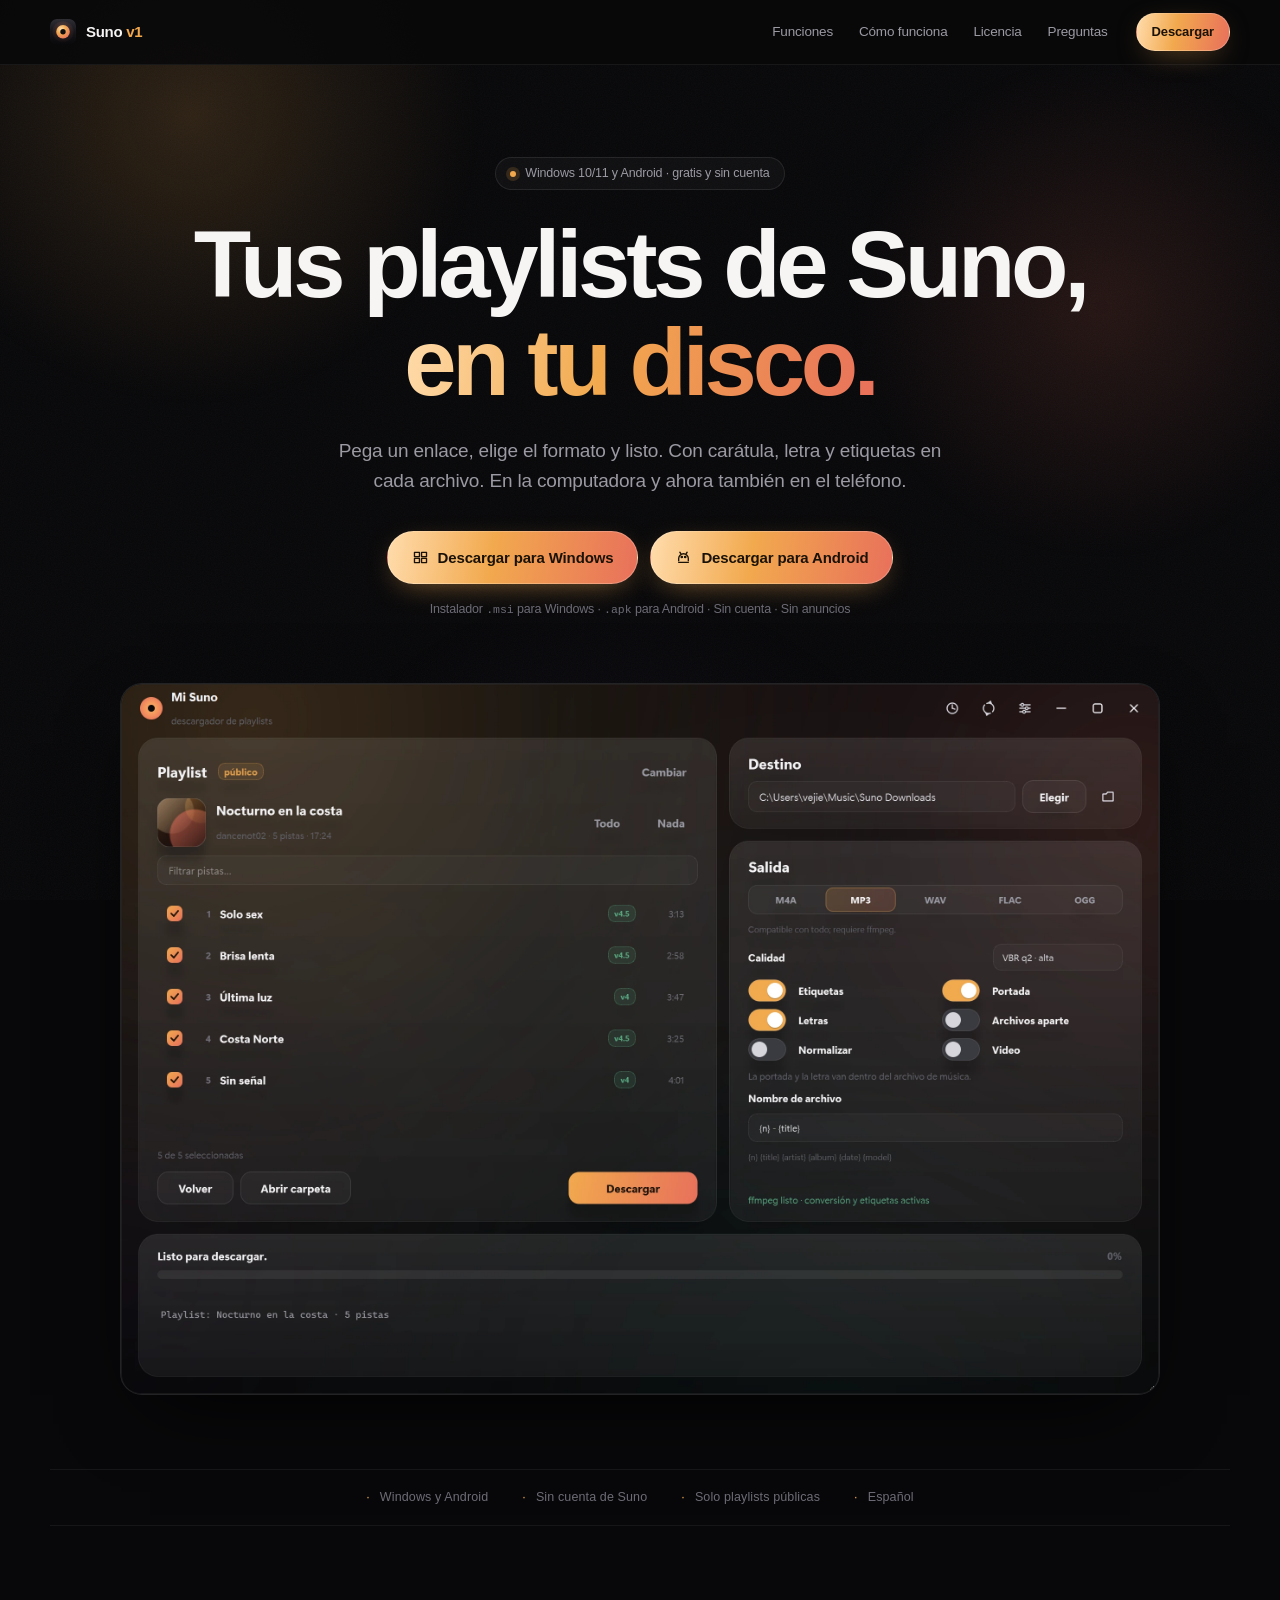
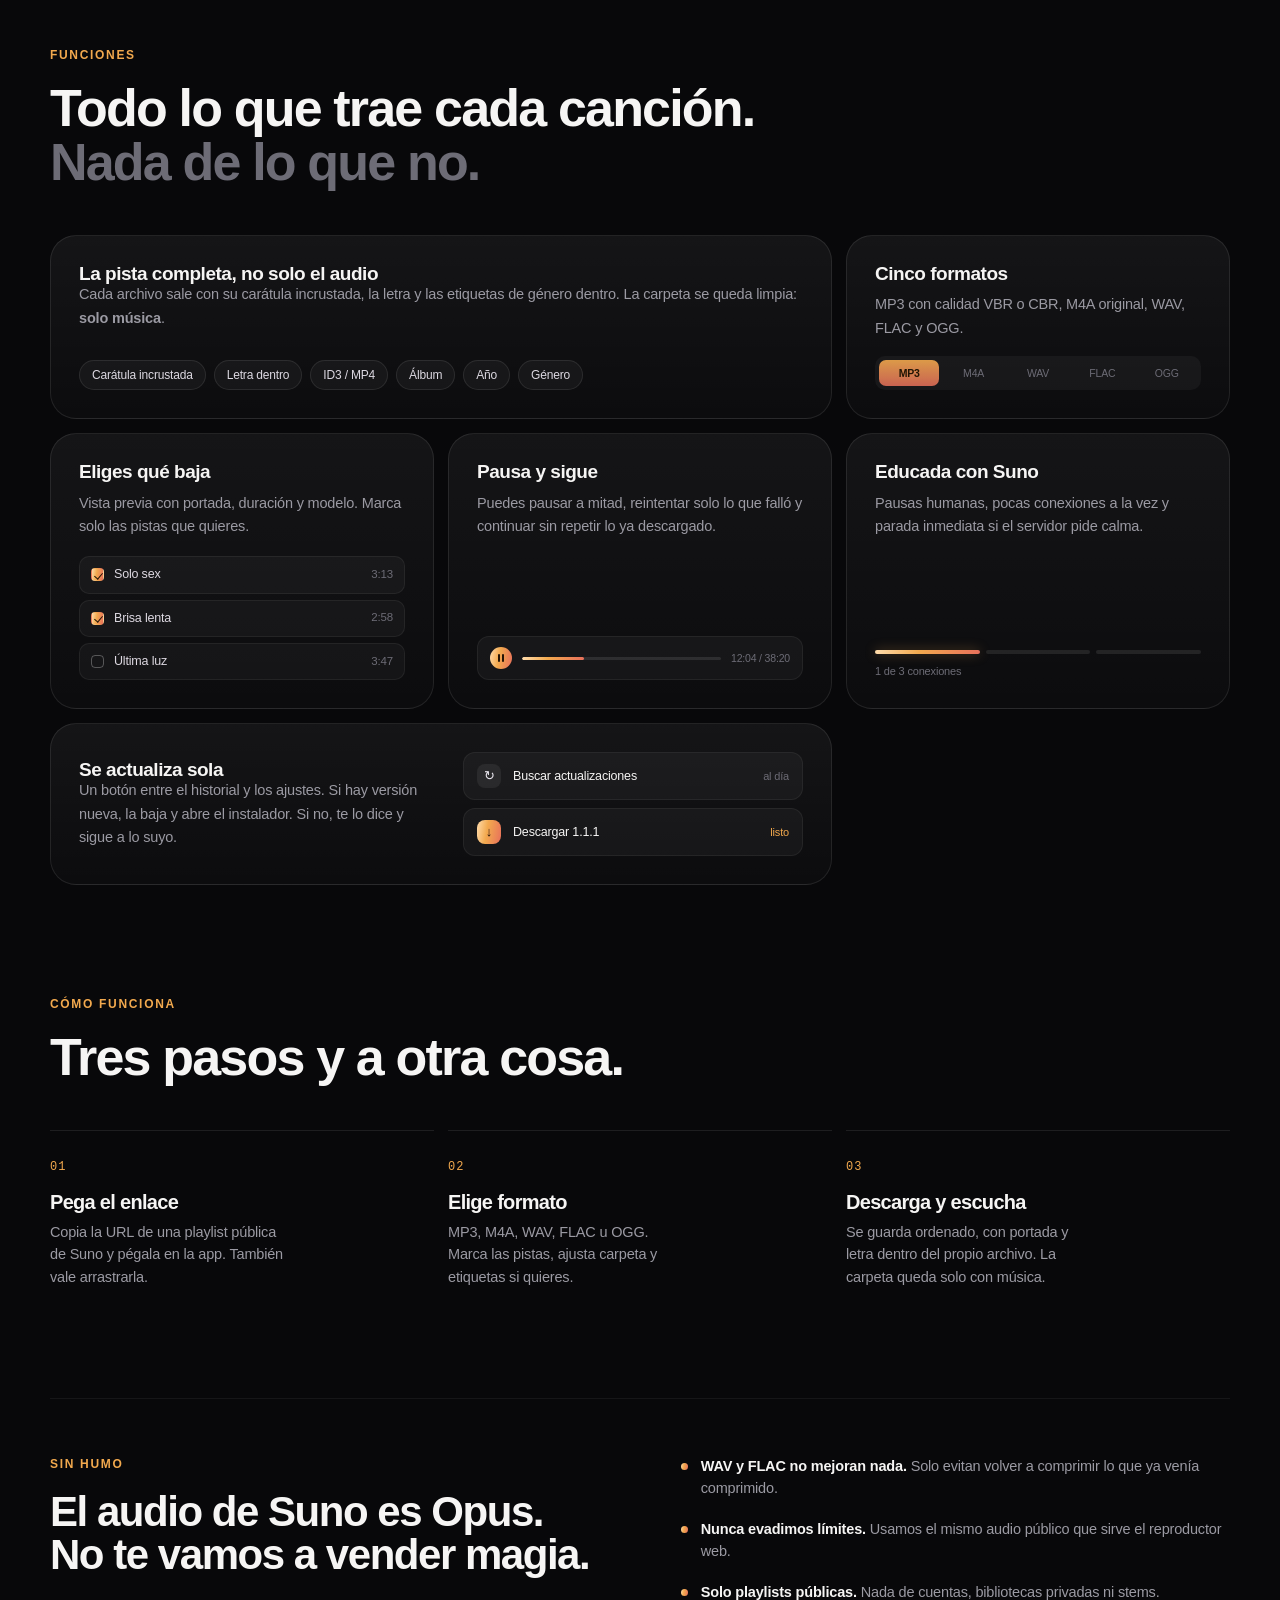
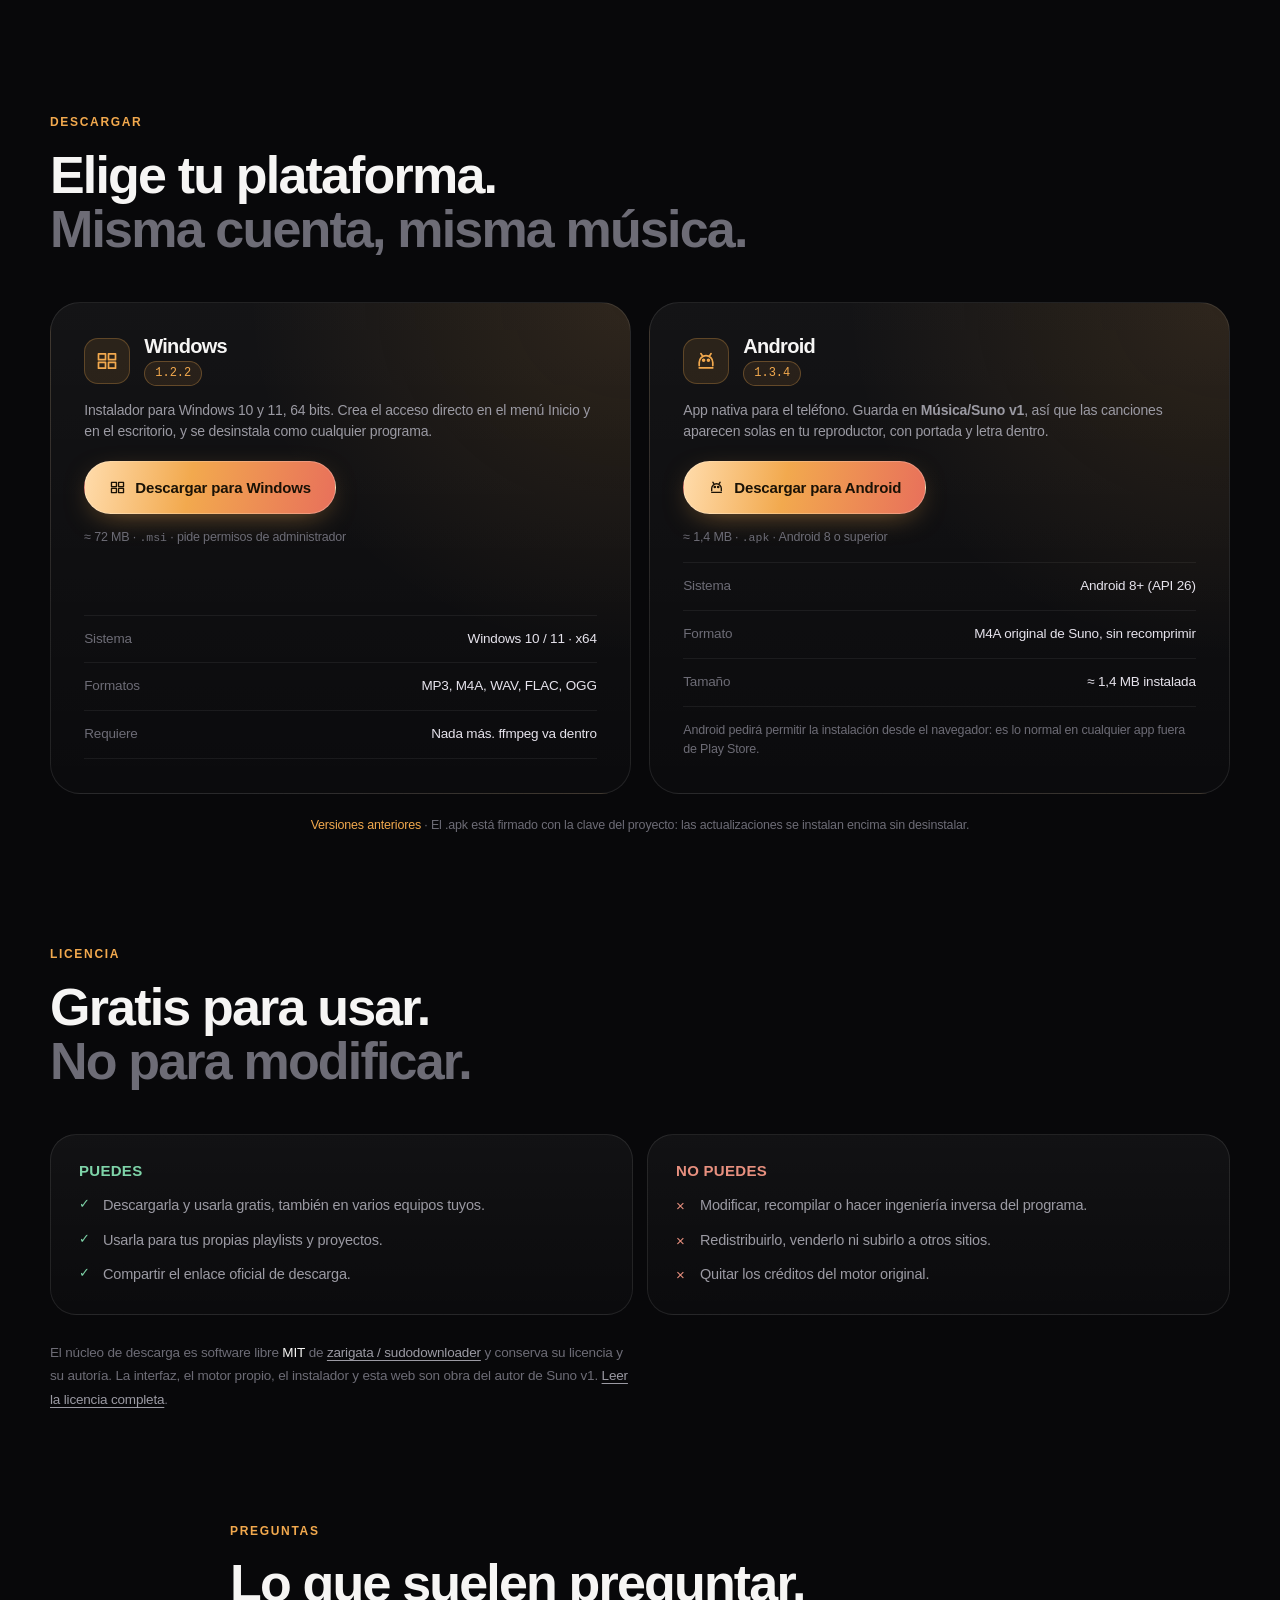
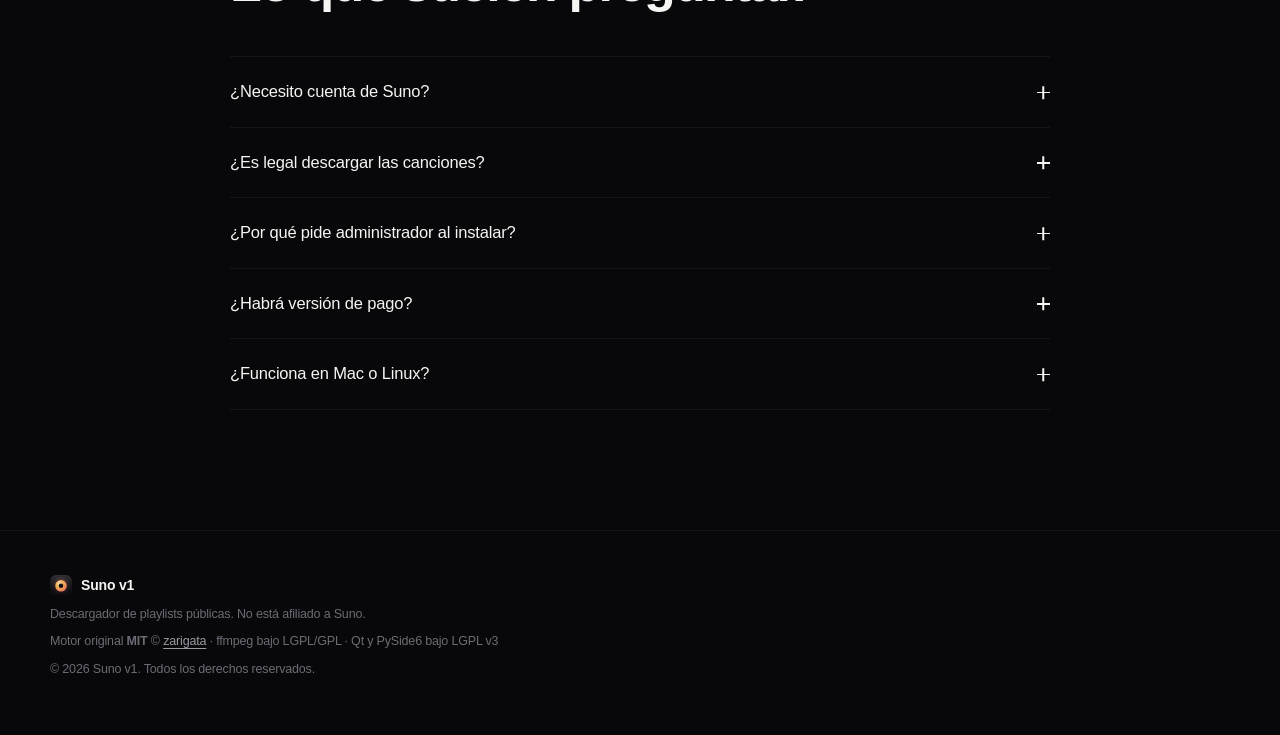
==== index.html @ 5c1ff032 "Android 1.3.5: al actualizarse se vuelve a abrir sola" ====
<!DOCTYPE html>
<html lang="es">
<head>
<meta charset="utf-8">
<meta name="viewport" content="width=device-width, initial-scale=1, viewport-fit=cover">
<title>Suno v1 — Tus playlists de Suno, en tu disco</title>
<meta name="description" content="Descargador de playlists públicas de Suno para Windows. MP3, M4A, WAV, FLAC y OGG con carátulas, letras y etiquetas. Gratis, sin cuenta.">
<meta name="theme-color" content="#08080a">
<meta property="og:type" content="website">
<meta property="og:title" content="Suno v1 — Tus playlists de Suno, en tu disco">
<meta property="og:description" content="Pega un enlace, elige el formato y listo. Carátulas, letras y etiquetas incluidas.">
<meta property="og:image" content="assets/mi_suno.svg">
<link rel="icon" href="assets/mi_suno.svg" type="image/svg+xml">
<link rel="stylesheet" href="estilos.css">
<script>document.documentElement.classList.add("js");</script>
</head>
<body>

<div class="aurora" aria-hidden="true">
  <span class="orb orb-a"></span>
  <span class="orb orb-b"></span>
  <span class="orb orb-c"></span>
</div>
<div class="grain" aria-hidden="true"></div>

<header class="nav" id="nav">
  <div class="wrap nav-in">
    <a class="brand" href="#top" aria-label="Suno v1, inicio">
      <img src="assets/mi_suno.svg" alt="" width="26" height="26">
      <span>Suno <b>v1</b></span>
    </a>
    <nav class="links" aria-label="Principal">
      <a href="#funciones">Funciones</a>
      <a href="#como">Cómo funciona</a>
      <a href="#licencia">Licencia</a>
      <a href="#preguntas">Preguntas</a>
    </nav>
    <a class="btn btn-sm" id="nav-dl" href="#descargar">Descargar</a>
  </div>
</header>

<main id="top">

  <section class="hero">
    <div class="wrap">
      <p class="eyebrow reveal"><span class="dot"></span> Windows 10/11 y Android · gratis y sin cuenta</p>
      <h1 class="reveal d1">Tus playlists de Suno,<br><span class="grad">en tu disco.</span></h1>
      <p class="lede reveal d2">Pega un enlace, elige el formato y listo.
        Con carátula, letra y etiquetas en cada archivo. En la computadora
        y ahora también en el teléfono.</p>
      <div class="cta reveal d3">
        <a class="btn btn-lg" id="dl-principal" href="descargas/Suno-v1.msi" download>
          <svg viewBox="0 0 24 24" aria-hidden="true"><path d="M3.5 4.8h7v5.9h-7zM13.5 4.8h7v5.9h-7zM3.5 13.3h7v5.9h-7zM13.5 13.3h7v5.9h-7z"/></svg>
          Descargar para Windows
        </a>
        <a class="btn btn-lg" id="dl-android-hero" href="descargas/Suno-v1-android.apk" download>
          <svg viewBox="0 0 24 24" aria-hidden="true"><path d="M5.2 16.6v-3.1a6.8 6.8 0 0 1 13.6 0v3.1"/><path d="M8.2 6.4 6.9 4.6M15.8 6.4l1.3-1.8"/><circle cx="9.6" cy="11.3" r=".95"/><circle cx="14.4" cy="11.3" r=".95"/><path d="M5.2 18.8h13.6"/></svg>
          Descargar para Android
        </a>
      </div>
      <p class="fine reveal d3">Instalador <span class="mono">.msi</span> para Windows · <span class="mono">.apk</span> para Android · Sin cuenta · Sin anuncios</p>

      <div class="stage reveal d4">
        <div class="stage-glow" aria-hidden="true"></div>
        <img class="app-shot" src="assets/app-v1.webp" width="1200" height="820"
             decoding="async" alt="Ventana real de Suno v1: playlist analizada con sus pistas, formato de salida, etiquetas y barra de progreso">
      </div>
  </section>

  <section class="strip reveal">
    <div class="wrap strip-in">
      <p>Windows y Android</p>
      <p>Sin cuenta de Suno</p>
      <p>Solo playlists públicas</p>
      <p>Español</p>
    </div>
  </section>

  <section class="block" id="funciones">
    <div class="wrap">
      <header class="sec-head reveal">
        <p class="kicker">Funciones</p>
        <h2>Todo lo que trae cada canción.<br><span class="muted">Nada de lo que no.</span></h2>
      </header>

      <div class="bento">
        <article class="bento-card b-wide reveal">
          <div class="bento-copy">
            <h3>La pista completa, no solo el audio</h3>
            <p>Cada archivo sale con su carátula incrustada, la letra y las etiquetas de
               género dentro. La carpeta se queda limpia: <b>solo música</b>.</p>
          </div>
          <ul class="chips">
            <li>Carátula incrustada</li><li>Letra dentro</li><li>ID3 / MP4</li>
            <li>Álbum</li><li>Año</li><li>Género</li>
          </ul>
        </article>

        <article class="bento-card reveal d1">
          <h3>Cinco formatos</h3>
          <p>MP3 con calidad VBR o CBR, M4A original, WAV, FLAC y OGG.</p>
          <div class="seg seg-static"><span class="on">MP3</span><span>M4A</span><span>WAV</span><span>FLAC</span><span>OGG</span></div>
        </article>

        <article class="bento-card reveal d2">
          <h3>Eliges qué baja</h3>
          <p>Vista previa con portada, duración y modelo. Marca solo las pistas que quieres.</p>
          <div class="mini-list">
            <div><i class="tick on"></i> Solo sex <em>3:13</em></div>
            <div><i class="tick on"></i> Brisa lenta <em>2:58</em></div>
            <div><i class="tick"></i> Última luz <em>3:47</em></div>
          </div>
        </article>

        <article class="bento-card reveal d1">
          <h3>Pausa y sigue</h3>
          <p>Puedes pausar a mitad, reintentar solo lo que falló y continuar sin repetir lo ya descargado.</p>
          <div class="mini-player" aria-hidden="true">
            <span class="mp-btn"></span>
            <span class="mp-track"><i></i></span>
            <span class="mp-time">12:04 / 38:20</span>
          </div>
        </article>

        <article class="bento-card reveal d2">
          <h3>Educada con Suno</h3>
          <p>Pausas humanas, pocas conexiones a la vez y parada inmediata si el servidor pide calma.</p>
          <div class="pace" aria-hidden="true">
            <span class="pace-dots"><i class="on"></i><i></i><i></i></span>
            <span class="pace-label">1 de 3 conexiones</span>
          </div>
        </article>

        <article class="bento-card b-wide b-split reveal">
          <div class="bento-copy">
            <h3>Se actualiza sola</h3>
            <p>Un botón entre el historial y los ajustes. Si hay versión nueva, la baja y abre el instalador.
               Si no, te lo dice y sigue a lo suyo.</p>
          </div>
          <div class="upd" aria-hidden="true">
            <div class="upd-row"><span class="upd-ico">↻</span><b>Buscar actualizaciones</b><span class="upd-ok">al día</span></div>
            <div class="upd-row"><span class="upd-ico alt">↓</span><b>Descargar 1.1.1</b><span class="upd-go">listo</span></div>
          </div>
        </article>
      </div>
    </div>
  </section>

  <section class="block" id="como">
    <div class="wrap">
      <header class="sec-head reveal">
        <p class="kicker">Cómo funciona</p>
        <h2>Tres pasos y a otra cosa.</h2>
      </header>
      <ol class="steps">
        <li class="reveal">
          <span class="num">01</span>
          <h3>Pega el enlace</h3>
          <p>Copia la URL de una playlist pública de Suno y pégala en la app. También vale arrastrarla.</p>
        </li>
        <li class="reveal d1">
          <span class="num">02</span>
          <h3>Elige formato</h3>
          <p>MP3, M4A, WAV, FLAC u OGG. Marca las pistas, ajusta carpeta y etiquetas si quieres.</p>
        </li>
        <li class="reveal d2">
          <span class="num">03</span>
          <h3>Descarga y escucha</h3>
          <p>Se guarda ordenado, con portada y letra dentro del propio archivo.
             La carpeta queda solo con música.</p>
        </li>
      </ol>
    </div>
  </section>

  <section class="block honest">
    <div class="wrap honest-in">
      <div class="reveal">
        <p class="kicker">Sin humo</p>
        <h2>El audio de Suno es Opus.<br>No te vamos a vender magia.</h2>
      </div>
      <ul class="honest-list reveal d1">
        <li><b>WAV y FLAC no mejoran nada.</b> Solo evitan volver a comprimir lo que ya venía comprimido.</li>
        <li><b>Nunca evadimos límites.</b> Usamos el mismo audio público que sirve el reproductor web.</li>
        <li><b>Solo playlists públicas.</b> Nada de cuentas, bibliotecas privadas ni stems.</li>
      </ul>
    </div>
  </section>

  <section class="block" id="descargar">
    <div class="wrap">
      <header class="sec-head reveal">
        <p class="kicker">Descargar</p>
        <h2>Elige tu plataforma.<br><span class="muted">Misma cuenta, misma música.</span></h2>
      </header>

      <div class="down-grid reveal">
        <article class="down-card">
          <div class="down-card-head">
            <span class="os-badge">
              <svg viewBox="0 0 24 24" aria-hidden="true"><path d="M3.5 4.8h7v5.9h-7zM13.5 4.8h7v5.9h-7zM3.5 13.3h7v5.9h-7zM13.5 13.3h7v5.9h-7z"/></svg>
            </span>
            <div>
              <h3>Windows</h3>
              <p class="mono ver" id="ver-win">1.2.2</p>
            </div>
          </div>
          <p class="down-sub">Instalador para Windows 10 y 11, 64 bits. Crea el acceso directo
             en el menú Inicio y en el escritorio, y se desinstala como cualquier programa.</p>
          <a class="btn btn-lg" id="dl-msi" href="descargas/Suno-v1.msi" download>
            <svg viewBox="0 0 24 24" aria-hidden="true"><path d="M3.5 4.8h7v5.9h-7zM13.5 4.8h7v5.9h-7zM3.5 13.3h7v5.9h-7zM13.5 13.3h7v5.9h-7z"/></svg>
            Descargar para Windows
          </a>
          <p class="fine">≈ 72 MB · <span class="mono">.msi</span> · pide permisos de administrador</p>
          <dl class="specs">
            <div><dt>Sistema</dt><dd>Windows 10 / 11 · x64</dd></div>
            <div><dt>Formatos</dt><dd>MP3, M4A, WAV, FLAC, OGG</dd></div>
            <div><dt>Requiere</dt><dd>Nada más. ffmpeg va dentro</dd></div>
          </dl>
        </article>

        <article class="down-card">
          <div class="down-card-head">
            <span class="os-badge">
              <svg viewBox="0 0 24 24" aria-hidden="true"><path d="M5.2 16.6v-3.1a6.8 6.8 0 0 1 13.6 0v3.1"/><path d="M8.2 6.4 6.9 4.6M15.8 6.4l1.3-1.8"/><circle cx="9.6" cy="11.3" r=".95"/><circle cx="14.4" cy="11.3" r=".95"/><path d="M5.2 18.8h13.6"/></svg>
            </span>
            <div>
              <h3>Android</h3>
              <p class="mono ver" id="ver-android">1.3.4</p>
            </div>
          </div>
          <p class="down-sub">App nativa para el teléfono. Guarda en <b>Música/Suno v1</b>,
             así que las canciones aparecen solas en tu reproductor, con portada y letra dentro.</p>
          <a class="btn btn-lg" id="dl-apk" href="descargas/Suno-v1-android.apk" download>
            <svg viewBox="0 0 24 24" aria-hidden="true"><path d="M5.2 16.6v-3.1a6.8 6.8 0 0 1 13.6 0v3.1"/><path d="M8.2 6.4 6.9 4.6M15.8 6.4l1.3-1.8"/><circle cx="9.6" cy="11.3" r=".95"/><circle cx="14.4" cy="11.3" r=".95"/><path d="M5.2 18.8h13.6"/></svg>
            Descargar para Android
          </a>
          <p class="fine">≈ 1,4 MB · <span class="mono">.apk</span> · Android 8 o superior</p>
          <dl class="specs">
            <div><dt>Sistema</dt><dd>Android 8+ (API 26)</dd></div>
            <div><dt>Formato</dt><dd>M4A original de Suno, sin recomprimir</dd></div>
            <div><dt>Tamaño</dt><dd>≈ 1,4 MB instalada</dd></div>
          </dl>
          <p class="fine">Android pedirá permitir la instalación desde el navegador:
             es lo normal en cualquier app fuera de Play Store.</p>
        </article>
      </div>

      <p class="fine reveal down-note">
        <a class="link" href="https://github.com/Dancenot0/Suno-music-downleader/releases" target="_blank" rel="noopener">Versiones anteriores</a>
        · El .apk está firmado con la clave del proyecto: las actualizaciones se instalan encima sin desinstalar.
      </p>
    </div>
  </section>

  <section class="block" id="licencia">
    <div class="wrap">
      <header class="sec-head reveal">
        <p class="kicker">Licencia</p>
        <h2>Gratis para usar.<br><span class="muted">No para modificar.</span></h2>
      </header>
      <div class="lic-grid">
        <article class="lic-card yes reveal">
          <h3>Puedes</h3>
          <ul>
            <li>Descargarla y usarla gratis, también en varios equipos tuyos.</li>
            <li>Usarla para tus propias playlists y proyectos.</li>
            <li>Compartir el enlace oficial de descarga.</li>
          </ul>
        </article>
        <article class="lic-card no reveal d1">
          <h3>No puedes</h3>
          <ul>
            <li>Modificar, recompilar o hacer ingeniería inversa del programa.</li>
            <li>Redistribuirlo, venderlo ni subirlo a otros sitios.</li>
            <li>Quitar los créditos del motor original.</li>
          </ul>
        </article>
      </div>
      <p class="lic-note reveal d2">
        El núcleo de descarga es software libre <b>MIT</b> de
        <a href="https://github.com/zarigata/sudodownloader" target="_blank" rel="noopener">zarigata&nbsp;/&nbsp;sudodownloader</a>
        y conserva su licencia y su autoría. La interfaz, el motor propio, el instalador y esta web
        son obra del autor de Suno v1. <a href="https://github.com/Dancenot0/Suno-music-downleader/blob/main/LICENCIA.md" target="_blank" rel="noopener">Leer la licencia completa</a>.
      </p>
    </div>
  </section>

  <section class="block" id="preguntas">
    <div class="wrap narrow">
      <header class="sec-head reveal">
        <p class="kicker">Preguntas</p>
        <h2>Lo que suelen preguntar.</h2>
      </header>
      <div class="faq reveal">
        <details>
          <summary>¿Necesito cuenta de Suno?<span></span></summary>
          <p>No. Solo funciona con playlists públicas, así que no hay que iniciar sesión en ningún sitio.</p>
        </details>
        <details>
          <summary>¿Es legal descargar las canciones?<span></span></summary>
          <p>La app no salta ninguna protección: descarga el mismo audio que sirve el reproductor público.
             Úsala con contenido propio o con permiso de su autor y respeta los términos de Suno.</p>
        </details>
        <details>
          <summary>¿Por qué pide administrador al instalar?<span></span></summary>
          <p>Porque se instala en <span class="mono">C:\Program Files\Suno v1</span> y crea accesos para
             todos los usuarios del equipo, igual que el resto de programas.</p>
        </details>
        <details>
          <summary>¿Habrá versión de pago?<span></span></summary>
          <p>Quizá, más adelante, con funciones extra. La versión que descargas hoy seguirá funcionando
             y esta licencia no cambia para quien ya la tiene.</p>
        </details>
        <details>
          <summary>¿Funciona en Mac o Linux?<span></span></summary>
          <p>El motor original sí. Esta interfaz e instalador son de Windows por ahora.</p>
        </details>
      </div>
    </div>
  </section>

</main>

<footer class="foot">
  <div class="wrap foot-in">
    <div class="foot-brand">
      <img src="assets/mi_suno.svg" alt="" width="22" height="22">
      <span>Suno v1</span>
    </div>
    <p class="foot-note">Descargador de playlists públicas. No está afiliado a Suno.</p>
    <p class="credits">Motor original <b>MIT</b> © <a href="https://github.com/zarigata/sudodownloader" target="_blank" rel="noopener">zarigata</a>
      · ffmpeg bajo LGPL/GPL · Qt y PySide6 bajo LGPL v3</p>
    <p class="copy">© <span id="year">2026</span> Suno v1. Todos los derechos reservados.</p>
  </div>
</footer>

<script src="app.js" defer></script>
</body>
</html>
---- estilos.css ----
/* ============================================================
   Suno v1 — hoja de estilo única
   Paleta cálida sobre negro: ámbar #F2A94E → coral #E8705B
   ============================================================ */

:root {
  --bg: #08080a;
  --bg-2: #0b0b0e;
  --text: #f6f5f4;
  --muted: #9b9aa3;
  --muted-2: #6d6c76;
  --line: rgba(255, 255, 255, 0.09);
  --line-soft: rgba(255, 255, 255, 0.06);
  --surface: rgba(255, 255, 255, 0.035);
  --surface-2: rgba(255, 255, 255, 0.06);
  --amber: #f2a94e;
  --coral: #e8705b;
  --cream: #ffe3bf;
  --grad: linear-gradient(100deg, #ffdcac 0%, #f2a94e 42%, #e8705b 100%);
  --r-lg: 26px;
  --r-md: 18px;
  --r-sm: 12px;
  --shadow: 0 30px 80px -30px rgba(0, 0, 0, 0.9);
  --ease: cubic-bezier(0.22, 0.72, 0.18, 1);
  --font: "SF Pro Display", -apple-system, BlinkMacSystemFont, "Segoe UI Variable Display",
          "Segoe UI", Inter, Roboto, "Helvetica Neue", Arial, sans-serif;
  --mono: "SF Mono", ui-monospace, "Cascadia Code", "Segoe UI Mono", Consolas, monospace;
}

* { box-sizing: border-box; }

html { scroll-behavior: smooth; -webkit-text-size-adjust: 100%; }

body {
  margin: 0;
  background: var(--bg);
  color: var(--text);
  font-family: var(--font);
  font-size: 16px;
  line-height: 1.55;
  letter-spacing: -0.011em;
  -webkit-font-smoothing: antialiased;
  text-rendering: optimizeLegibility;
  overflow-x: hidden;
}

img { max-width: 100%; display: block; }
a { color: inherit; text-decoration: none; }
p { margin: 0; }
h1, h2, h3 { margin: 0; font-weight: 600; letter-spacing: -0.035em; line-height: 1.04; }
ul, ol, dl, dd { margin: 0; padding: 0; list-style: none; }

.wrap { width: min(1180px, calc(100% - 48px)); margin-inline: auto; }
.wrap.narrow { width: min(820px, calc(100% - 48px)); }
.mono { font-family: var(--mono); font-size: 0.92em; letter-spacing: 0; }
.muted { color: var(--muted-2); }
.grad {
  background: var(--grad);
  -webkit-background-clip: text;
  background-clip: text;
  color: transparent;
}

/* ---------------------------------------------------------- fondo ---- */
.aurora {
  position: fixed;
  inset: 0;
  z-index: 0;
  pointer-events: none;
  overflow: hidden;
}
/* Sin filter: blur() ni animación: los degradados ya tienen borde suave y no
   obligan a recomponer capas gigantes en cada frame. */
.orb {
  position: absolute;
  border-radius: 50%;
  opacity: 0.55;
}
.orb-a {
  width: 46vw; height: 46vw; left: -8vw; top: -14vw;
  background: radial-gradient(circle, rgba(242,169,78,.30) 0%, rgba(242,169,78,.13) 38%, rgba(242,169,78,0) 70%);
}
.orb-b {
  width: 40vw; height: 40vw; right: -6vw; top: 4vw;
  background: radial-gradient(circle, rgba(232,112,91,.24) 0%, rgba(232,112,91,.10) 40%, rgba(232,112,91,0) 70%);
}
.orb-c {
  width: 52vw; height: 52vw; left: 22vw; top: 46vw;
  background: radial-gradient(circle, rgba(120,96,160,.16) 0%, rgba(120,96,160,.07) 42%, rgba(120,96,160,0) 72%);
}

.grain {
  position: fixed;
  inset: 0;
  z-index: 1;
  pointer-events: none;
  opacity: 0.035;
  background-image: url("data:image/svg+xml,%3Csvg xmlns='http://www.w3.org/2000/svg' width='160' height='160'%3E%3Cfilter id='n'%3E%3CfeTurbulence type='fractalNoise' baseFrequency='.85' numOctaves='3'/%3E%3C/filter%3E%3Crect width='160' height='160' filter='url(%23n)'/%3E%3C/svg%3E");
}

main, .nav, .foot, .strip { position: relative; z-index: 2; }

/* ------------------------------------------------------------ nav ---- */
.nav {
  position: sticky;
  top: 0;
  z-index: 50;
  background: rgba(8, 8, 10, 0.88);
  border-bottom: 1px solid var(--line-soft);
}
.nav-in {
  height: 64px;
  display: flex;
  align-items: center;
  gap: 28px;
}
.nav.pegado { box-shadow: 0 1px 0 var(--line-soft), 0 18px 40px -30px rgba(0, 0, 0, 0.9); }
.brand {
  display: flex;
  align-items: center;
  gap: 10px;
  font-weight: 600;
  letter-spacing: -0.02em;
  font-size: 15px;
}
.brand b { font-weight: 600; color: var(--amber); }
.brand img { border-radius: 7px; }

.links { display: flex; gap: 26px; margin-left: auto; }
.links a {
  font-size: 13.5px;
  color: var(--muted);
  transition: color 0.2s var(--ease);
}
.links a:hover { color: var(--text); }

.btn {
  display: inline-flex;
  align-items: center;
  gap: 9px;
  border-radius: 999px;
  background: var(--grad);
  color: #1a1206;
  font-weight: 600;
  font-size: 14px;
  letter-spacing: -0.01em;
  padding: 10px 18px;
  border: 1px solid rgba(255, 255, 255, 0.22);
  box-shadow: 0 8px 30px -12px rgba(242, 169, 78, 0.65);
  transition: transform 0.25s var(--ease), box-shadow 0.25s var(--ease), filter 0.25s var(--ease);
}
.btn:hover { transform: translateY(-1px); filter: brightness(1.06); box-shadow: 0 14px 40px -14px rgba(242, 169, 78, 0.8); }
.btn:active { transform: translateY(0); }
.btn svg { width: 17px; height: 17px; fill: none; stroke: currentColor; stroke-width: 1.9; stroke-linecap: round; stroke-linejoin: round; }
.btn-sm { padding: 8px 15px; font-size: 13px; }
.btn-lg { padding: 14px 24px; font-size: 15px; }

.btn-ghost {
  display: inline-flex;
  align-items: center;
  border-radius: 999px;
  padding: 13px 22px;
  font-size: 14.5px;
  color: var(--text);
  border: 1px solid var(--line);
  background: rgba(255, 255, 255, 0.03);
  transition: background 0.25s var(--ease), border-color 0.25s var(--ease);
}
.btn-ghost:hover { background: rgba(255, 255, 255, 0.07); border-color: rgba(255, 255, 255, 0.16); }

/* ----------------------------------------------------------- hero ---- */
.hero { padding: 92px 0 40px; text-align: center; }
.eyebrow {
  display: inline-flex;
  align-items: center;
  gap: 9px;
  font-size: 12.5px;
  color: var(--muted);
  border: 1px solid var(--line);
  background: rgba(255, 255, 255, 0.03);
  padding: 6px 14px;
  border-radius: 999px;
}
.eyebrow .dot {
  width: 6px; height: 6px; border-radius: 50%;
  background: var(--amber);
  box-shadow: 0 0 0 4px rgba(242, 169, 78, 0.16);
}

h1 {
  font-size: clamp(44px, 7.4vw, 94px);
  letter-spacing: -0.045em;
  margin: 26px 0 0;
}
.lede {
  max-width: 620px;
  margin: 24px auto 0;
  font-size: clamp(16px, 1.6vw, 19px);
  line-height: 1.6;
  color: var(--muted);
}
.cta {
  display: flex;
  gap: 12px;
  justify-content: center;
  flex-wrap: wrap;
  margin-top: 34px;
}
.fine { margin-top: 16px; font-size: 12.5px; color: var(--muted-2); }

/* ------------------------------------------------------- captura ---- */
.stage { position: relative; margin-top: 64px; }
.stage-glow {
  position: absolute;
  inset: 8% 6% -10%;
  background: radial-gradient(50% 50% at 50% 42%, rgba(242, 169, 78, 0.16), rgba(242, 169, 78, 0) 72%);
  z-index: -1;
}

.app-shot {
  display: block;
  width: 100%;
  max-width: 1040px;
  height: auto;
  margin-inline: auto;
  border-radius: 22px;
  border: 1px solid rgba(255, 255, 255, 0.10);
  box-shadow: var(--shadow);
  background: #0a0a0c;
}

/* chips de formato (también en la tarjeta de funciones) */
.seg { display: flex; gap: 4px; margin-top: 10px; background: rgba(255, 255, 255, 0.04); border-radius: 10px; padding: 4px; }
.seg span {
  flex: 1; text-align: center; font-size: 10.5px; color: var(--muted-2);
  padding: 5px 0; border-radius: 7px;
}
.seg span.on { background: linear-gradient(180deg, rgba(242, 169, 78, 0.9), rgba(232, 112, 91, 0.85)); color: #201405; font-weight: 600; }


/* casillas dibujadas */
.tick {
  width: 13px; height: 13px; border-radius: 4px; flex: none;
  border: 1.3px solid rgba(255, 255, 255, 0.28);
  display: inline-block; position: relative;
}
.tick.on { background: var(--grad); border-color: transparent; }
.tick.on::after {
  content: ""; position: absolute; left: 3.6px; top: 1.4px;
  width: 4px; height: 7px; border: 1.6px solid #201405; border-top: 0; border-left: 0;
  transform: rotate(40deg);
}

/* --------------------------------------------------------- strip ---- */
.strip { padding: 34px 0 10px; }
.strip-in {
  display: flex; flex-wrap: wrap; justify-content: center; gap: 14px 34px;
  padding: 18px 0;
  border-top: 1px solid var(--line-soft);
  border-bottom: 1px solid var(--line-soft);
}
.strip p { font-size: 12.5px; color: var(--muted-2); letter-spacing: 0.01em; }
.strip p::before { content: "·"; color: var(--amber); margin-right: 10px; }

/* --------------------------------------------------------- bloques -- */
.block { padding: 110px 0 0; }
.sec-head { max-width: 760px; margin-bottom: 46px; }
.kicker {
  font-size: 12px; letter-spacing: 0.14em; text-transform: uppercase;
  color: var(--amber); margin-bottom: 16px; font-weight: 600;
}
h2 { font-size: clamp(30px, 4.2vw, 52px); }
.sec-head h2 { margin-top: 0; }

/* ---------------------------------------------------------- bento --- */
.bento {
  display: grid;
  grid-template-columns: repeat(3, 1fr);
  gap: 14px;
}
.bento-card {
  border-radius: var(--r-lg);
  border: 1px solid var(--line);
  background: linear-gradient(180deg, rgba(255, 255, 255, 0.055), rgba(255, 255, 255, 0.018));
  padding: 28px;
  display: flex;
  flex-direction: column;
  gap: 10px;
  transition: border-color 0.3s var(--ease), transform 0.3s var(--ease);
}
.bento-card:hover { border-color: rgba(255, 255, 255, 0.16); transform: translateY(-2px); }
.bento-card h3 { font-size: 19px; letter-spacing: -0.025em; }
.bento-card p { font-size: 14.5px; color: var(--muted); line-height: 1.6; }
.b-wide { grid-column: span 2; }
.b-split { flex-direction: row; align-items: center; gap: 30px; }
.bento-copy { flex: 1; }

.chips { display: flex; flex-wrap: wrap; gap: 8px; margin-top: 6px; }
.chips li {
  font-size: 12px; color: #ddd9e2;
  border: 1px solid var(--line);
  background: rgba(255, 255, 255, 0.04);
  padding: 5px 12px; border-radius: 999px;
}

.seg-static { margin-top: 6px; }

.mini-list { margin-top: 8px; display: grid; gap: 6px; }
.mini-list > div {
  display: flex; align-items: center; gap: 10px;
  font-size: 12.5px; color: #ded9e2;
  background: rgba(255, 255, 255, 0.035);
  border: 1px solid var(--line-soft);
  border-radius: 10px; padding: 8px 11px;
}
.mini-list em { margin-left: auto; font-style: normal; color: var(--muted-2); font-size: 11.5px; }

.upd { flex: none; width: 340px; display: grid; gap: 8px; }
.upd-row {
  display: flex; align-items: center; gap: 12px;
  font-size: 12.5px;
  background: rgba(255, 255, 255, 0.04);
  border: 1px solid var(--line-soft);
  border-radius: 12px; padding: 11px 13px;
}
.upd-row b { font-weight: 500; }
.upd-ico {
  width: 24px; height: 24px; border-radius: 8px;
  display: grid; place-items: center;
  background: rgba(255, 255, 255, 0.07); color: #e9e6ee; font-size: 13px;
}
.upd-ico.alt { background: var(--grad); color: #241506; }
.upd-ok { margin-left: auto; font-size: 11px; color: var(--muted-2); }
.upd-go { margin-left: auto; font-size: 11px; color: var(--amber); }

/* mini reproductor y ritmo, para rellenar las tarjetas */
.mini-player {
  margin-top: auto;
  display: flex; align-items: center; gap: 10px;
  background: rgba(255, 255, 255, 0.04);
  border: 1px solid var(--line-soft);
  border-radius: 12px;
  padding: 10px 12px;
}
.mp-btn {
  width: 22px; height: 22px; border-radius: 50%; flex: none;
  background: var(--grad); position: relative;
}
.mp-btn::before, .mp-btn::after {
  content: ""; position: absolute; top: 7px; width: 2px; height: 8px;
  background: #241506; border-radius: 1px;
}
.mp-btn::before { left: 8px; }
.mp-btn::after { left: 12px; }
.mp-track { flex: 1; height: 3px; border-radius: 999px; background: rgba(255,255,255,.1); overflow: hidden; }
.mp-track i { display: block; width: 31%; height: 100%; background: var(--grad); border-radius: inherit; }
.mp-time { font-size: 10.5px; color: var(--muted-2); font-variant-numeric: tabular-nums; }

.pace { margin-top: auto; display: grid; gap: 9px; }
.pace-dots { display: flex; gap: 6px; }
.pace-dots i {
  width: 100%; height: 4px; border-radius: 999px;
  background: rgba(255, 255, 255, 0.09);
}
.pace-dots i.on { background: var(--grad); box-shadow: 0 0 12px rgba(242, 169, 78, 0.35); }
.pace-label { font-size: 11px; color: var(--muted-2); }

/* ---------------------------------------------------------- pasos --- */
.steps { display: grid; grid-template-columns: repeat(3, 1fr); gap: 14px; counter-reset: s; }
.steps li {
  border-top: 1px solid var(--line);
  padding-top: 22px;
}
.num {
  font-family: var(--mono);
  font-size: 12px;
  color: var(--amber);
  letter-spacing: 0.08em;
}
.steps h3 { margin: 14px 0 8px; font-size: 20px; }
.steps p { color: var(--muted); font-size: 14.5px; max-width: 30ch; }

/* --------------------------------------------------------- honesto -- */
.honest-in {
  display: grid;
  grid-template-columns: 1.05fr 1fr;
  gap: 54px;
  align-items: start;
  border-top: 1px solid var(--line-soft);
  padding-top: 56px;
}
.honest h2 { font-size: clamp(28px, 3.4vw, 42px); }
.honest-list { display: grid; gap: 18px; }
.honest-list li {
  font-size: 14.5px; color: var(--muted);
  padding-left: 20px; position: relative;
}
.honest-list li::before {
  content: ""; position: absolute; left: 0; top: 8px;
  width: 7px; height: 7px; border-radius: 50%;
  background: var(--grad);
}
.honest-list b { color: var(--text); font-weight: 600; }

/* ------------------------------------------------------- descarga --- */
.down {
  display: grid;
  grid-template-columns: 1.25fr 0.75fr;
  gap: 44px;
  border-radius: 32px;
  border: 1px solid var(--line);
  background:
    radial-gradient(120% 140% at 100% 0%, rgba(242, 169, 78, 0.14), transparent 55%),
    linear-gradient(180deg, rgba(255, 255, 255, 0.055), rgba(255, 255, 255, 0.018));
  padding: clamp(28px, 4vw, 54px);
  align-items: center;
}
.down h2 { display: flex; align-items: baseline; gap: 12px; }
.ver {
  font-size: 15px; font-weight: 500; color: var(--amber);
  border: 1px solid rgba(242, 169, 78, 0.3);
  background: rgba(242, 169, 78, 0.1);
  padding: 2px 10px; border-radius: 999px;
}
.down-sub { margin-top: 16px; color: var(--muted); max-width: 46ch; font-size: 15px; }
.down .cta { justify-content: flex-start; margin-top: 28px; }
.down .fine { margin-top: 14px; }

/* ------------------------------------------------- descargas por sistema -- */
.down-grid { display: grid; grid-template-columns: 1fr 1fr; gap: 18px; margin-top: 26px; }
.down-card {
  display: flex; flex-direction: column; gap: 14px;
  border-radius: 30px;
  border: 1px solid var(--line);
  background:
    radial-gradient(120% 130% at 100% 0%, rgba(242, 169, 78, 0.12), transparent 55%),
    linear-gradient(180deg, rgba(255, 255, 255, 0.05), rgba(255, 255, 255, 0.015));
  padding: clamp(22px, 2.6vw, 34px);
}
.down-card-head { display: flex; align-items: center; gap: 14px; }
.down-card-head h3 { font-size: 20px; }
.down-card-head .ver { display: inline-block; margin-top: 4px; font-size: 12px; }
.os-badge {
  width: 46px; height: 46px; flex: none;
  display: grid; place-items: center;
  border-radius: 14px;
  color: var(--amber);
  background: rgba(242, 169, 78, 0.11);
  border: 1px solid rgba(242, 169, 78, 0.26);
}
.os-badge svg {
  width: 24px; height: 24px; fill: none; stroke: currentColor;
  stroke-width: 1.7; stroke-linecap: round; stroke-linejoin: round;
}
.down-card .down-sub { margin-top: 0; font-size: 14px; max-width: none; }
.down-card .btn { align-self: flex-start; margin-top: 4px; }
.down-card .fine { margin-top: 0; }
.down-card .specs { margin-top: auto; }
.down-note { margin-top: 22px; text-align: center; }
.down-note .link { color: var(--amber); }

.specs { display: grid; gap: 0; border-top: 1px solid var(--line-soft); }
.specs > div {
  display: flex; justify-content: space-between; gap: 18px;
  padding: 13px 0;
  border-bottom: 1px solid var(--line-soft);
  font-size: 13.5px;
}
.specs dt { color: var(--muted-2); }
.specs dd { color: #e6e3ec; text-align: right; }

/* -------------------------------------------------------- licencia -- */
.lic-grid { display: grid; grid-template-columns: 1fr 1fr; gap: 14px; }
.lic-card {
  border-radius: var(--r-lg);
  border: 1px solid var(--line);
  padding: 28px;
  background: linear-gradient(180deg, rgba(255, 255, 255, 0.045), rgba(255, 255, 255, 0.015));
}
.lic-card h3 { font-size: 15px; letter-spacing: 0.02em; text-transform: uppercase; font-weight: 600; }
.lic-card.yes h3 { color: #7ed3a8; }
.lic-card.no h3 { color: #e8907f; }
.lic-card ul { margin-top: 16px; display: grid; gap: 12px; }
.lic-card li { font-size: 14.5px; color: var(--muted); padding-left: 24px; position: relative; }
.lic-card.yes li::before { content: "✓"; position: absolute; left: 0; color: #7ed3a8; font-size: 13px; }
.lic-card.no li::before { content: "×"; position: absolute; left: 0; color: #e8907f; font-size: 15px; }
.lic-note {
  margin-top: 26px; font-size: 13.5px; color: var(--muted-2); max-width: 78ch;
  line-height: 1.75;
}
.lic-note b { color: var(--text); font-weight: 500; }

/* ------------------------------------------------------------- faq -- */
.faq { display: grid; gap: 0; border-top: 1px solid var(--line-soft); }
.faq details { border-bottom: 1px solid var(--line-soft); }
.faq summary {
  list-style: none;
  cursor: pointer;
  padding: 22px 0;
  font-size: 16.5px;
  font-weight: 500;
  display: flex; align-items: center; justify-content: space-between; gap: 20px;
  transition: color 0.2s var(--ease);
}
.faq summary::-webkit-details-marker { display: none; }
.faq summary:hover { color: var(--amber); }
.faq summary span { position: relative; width: 13px; height: 13px; flex: none; }
.faq summary span::before,
.faq summary span::after {
  content: ""; position: absolute; inset: 6px 0 auto 0; height: 1.5px;
  background: currentColor; transition: transform 0.3s var(--ease);
}
.faq summary span::after { transform: rotate(90deg); }
.faq details[open] summary span::after { transform: rotate(0deg); }
.faq details p { padding: 0 0 24px; color: var(--muted); font-size: 14.5px; max-width: 64ch; }

/* ----------------------------------------------------------- pie ---- */
.foot { margin-top: 120px; border-top: 1px solid var(--line-soft); padding: 44px 0 56px; }
.foot-in { display: grid; gap: 8px; }
.foot-brand { display: flex; align-items: center; gap: 9px; font-weight: 600; font-size: 14px; }
.foot-brand img { border-radius: 6px; }
.foot-note, .credits, .copy { font-size: 12.5px; color: var(--muted-2); }
.credits a, .lic-note a { color: var(--muted); text-decoration: underline; text-underline-offset: 3px; }
.credits a:hover, .lic-note a:hover { color: var(--text); }

/* ------------------------------------------------------- animación -- */
.reveal { opacity: 0; transform: translateY(20px); transition: opacity 0.75s var(--ease), transform 0.75s var(--ease); }
.reveal.in { opacity: 1; transform: none; }
/* Sin JavaScript el contenido debe verse igual. */
html:not(.js) .reveal { opacity: 1; transform: none; }
.d1 { transition-delay: 0.08s; }
.d2 { transition-delay: 0.16s; }
.d3 { transition-delay: 0.24s; }
.d4 { transition-delay: 0.34s; }

/* ------------------------------------------------------ responsive -- */
@media (max-width: 980px) {
  .app-body { grid-template-columns: 1fr; }
  .bento { grid-template-columns: repeat(2, 1fr); }
  .b-wide { grid-column: span 2; }
  .b-split { flex-direction: column; align-items: flex-start; }
  .upd { width: 100%; }
  .down { grid-template-columns: 1fr; gap: 28px; }
  .down-grid { grid-template-columns: 1fr; }
  .honest-in { grid-template-columns: 1fr; gap: 30px; }
  .steps { grid-template-columns: 1fr; gap: 26px; }
  .steps p { max-width: 52ch; }
}

@media (max-width: 760px) {
  .wrap, .wrap.narrow { width: calc(100% - 36px); }
  .links { display: none; }
  .nav-in { height: 58px; }
  .hero { padding-top: 62px; }
  .block { padding-top: 76px; }
  .bento { grid-template-columns: 1fr; }
  .b-wide { grid-column: span 1; }
  .lic-grid { grid-template-columns: 1fr; }
  .down { border-radius: 24px; }
  .app-glyphs { display: none; }
  .cover { height: 86px; }
  .strip-in { gap: 10px 22px; }
  .strip p { font-size: 11.5px; }
  .foot { margin-top: 80px; }
}

@media (max-width: 520px) {
  h1 { font-size: clamp(34px, 9.6vw, 46px); }
  .lede { font-size: 15.5px; }
  .cta { flex-direction: column; align-items: stretch; }
  .cta > * { justify-content: center; }
  .down h2 { flex-wrap: wrap; gap: 8px; }
  .specs > div { font-size: 12.5px; }
}

@media (prefers-reduced-motion: reduce) {
  html { scroll-behavior: auto; }
  .orb, .bar i { animation: none; }
  .reveal { opacity: 1; transform: none; transition: none; }
  .bento-card, .btn { transition: none; }
}

:focus-visible {
  outline: 2px solid var(--amber);
  outline-offset: 3px;
  border-radius: 6px;
}
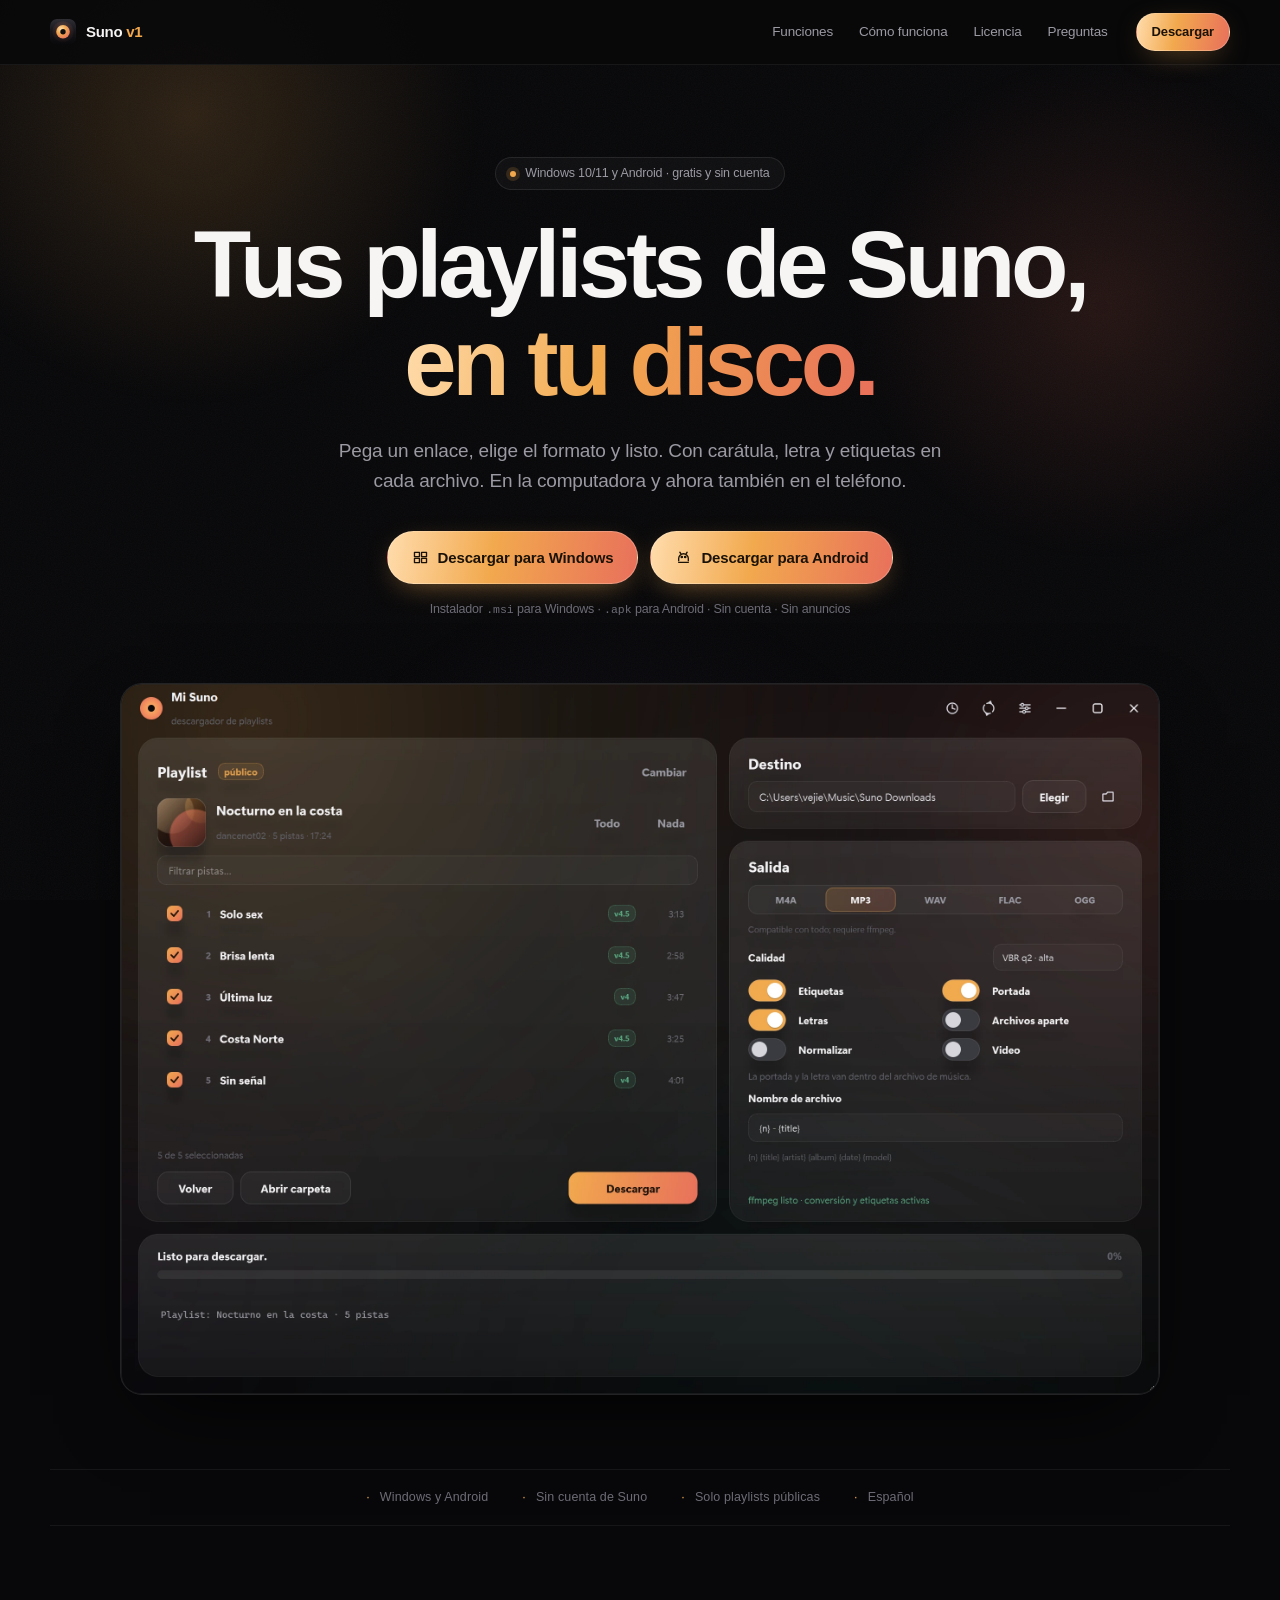
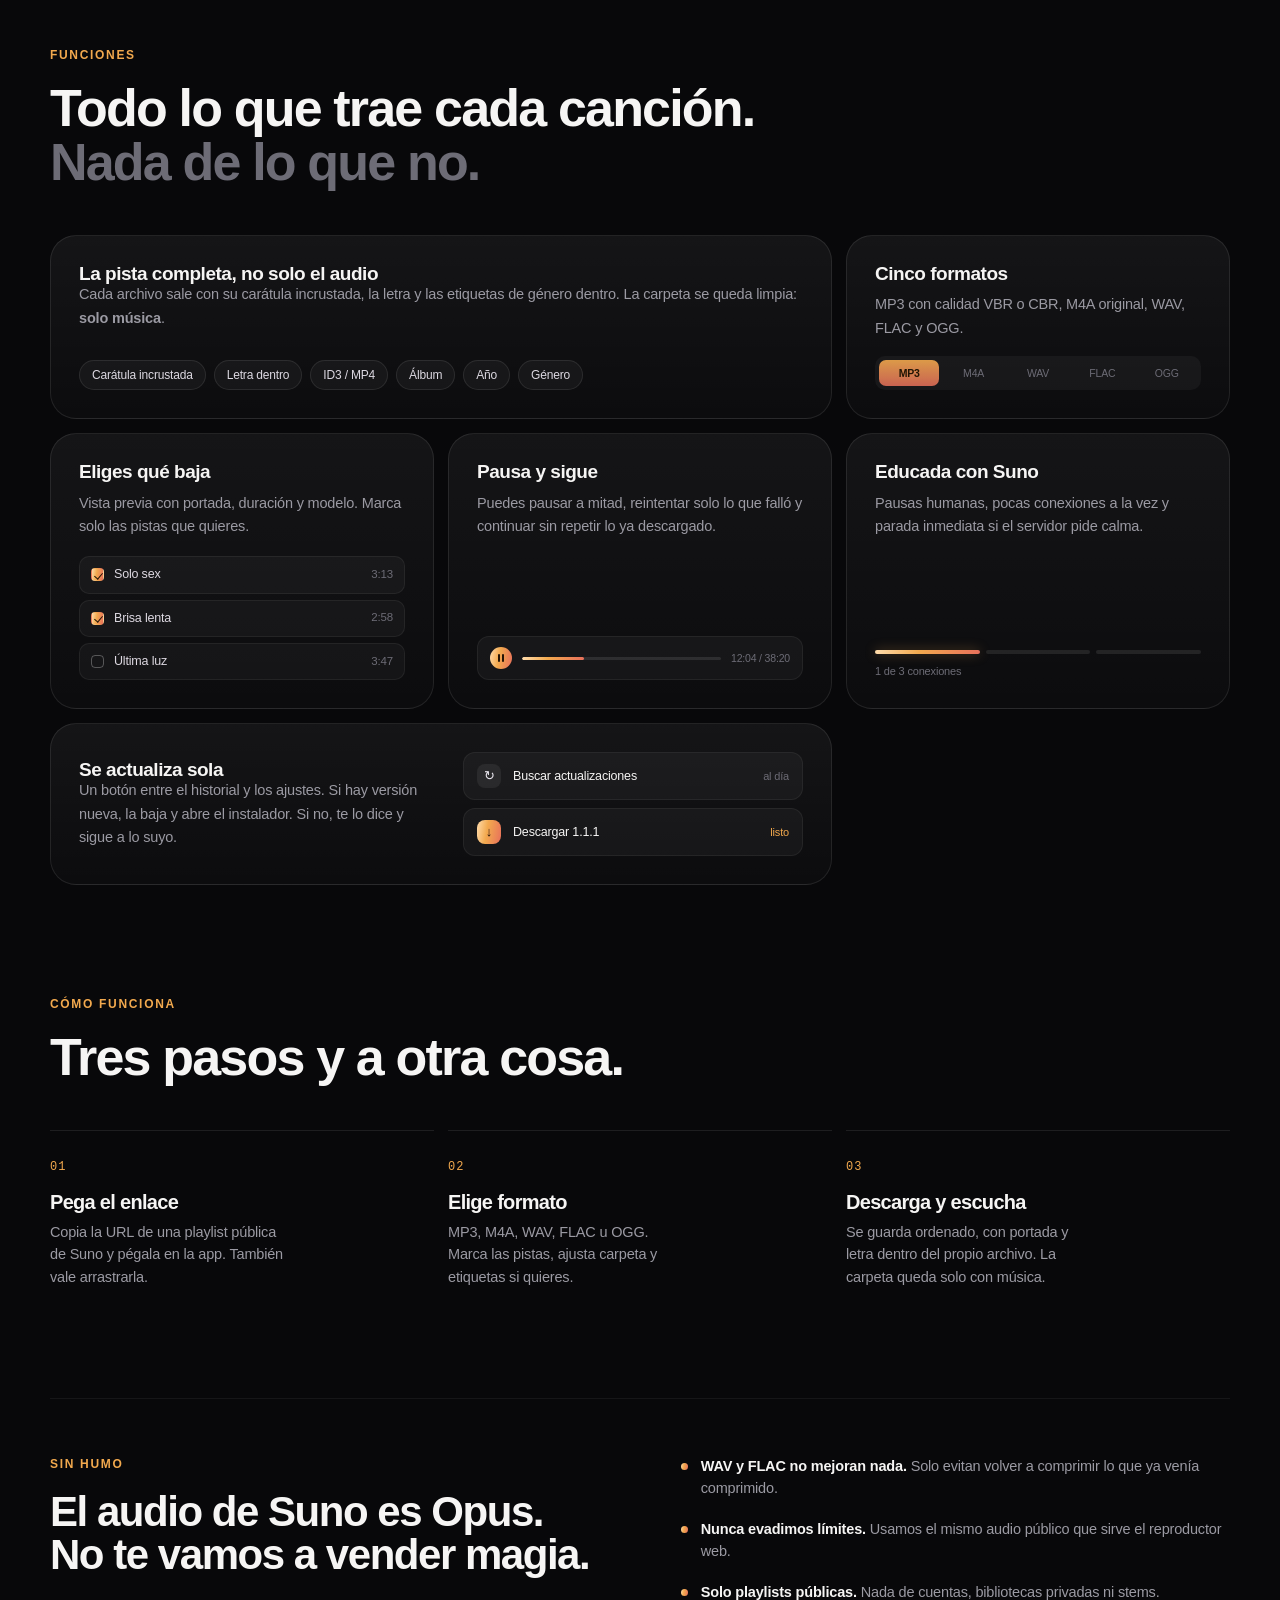
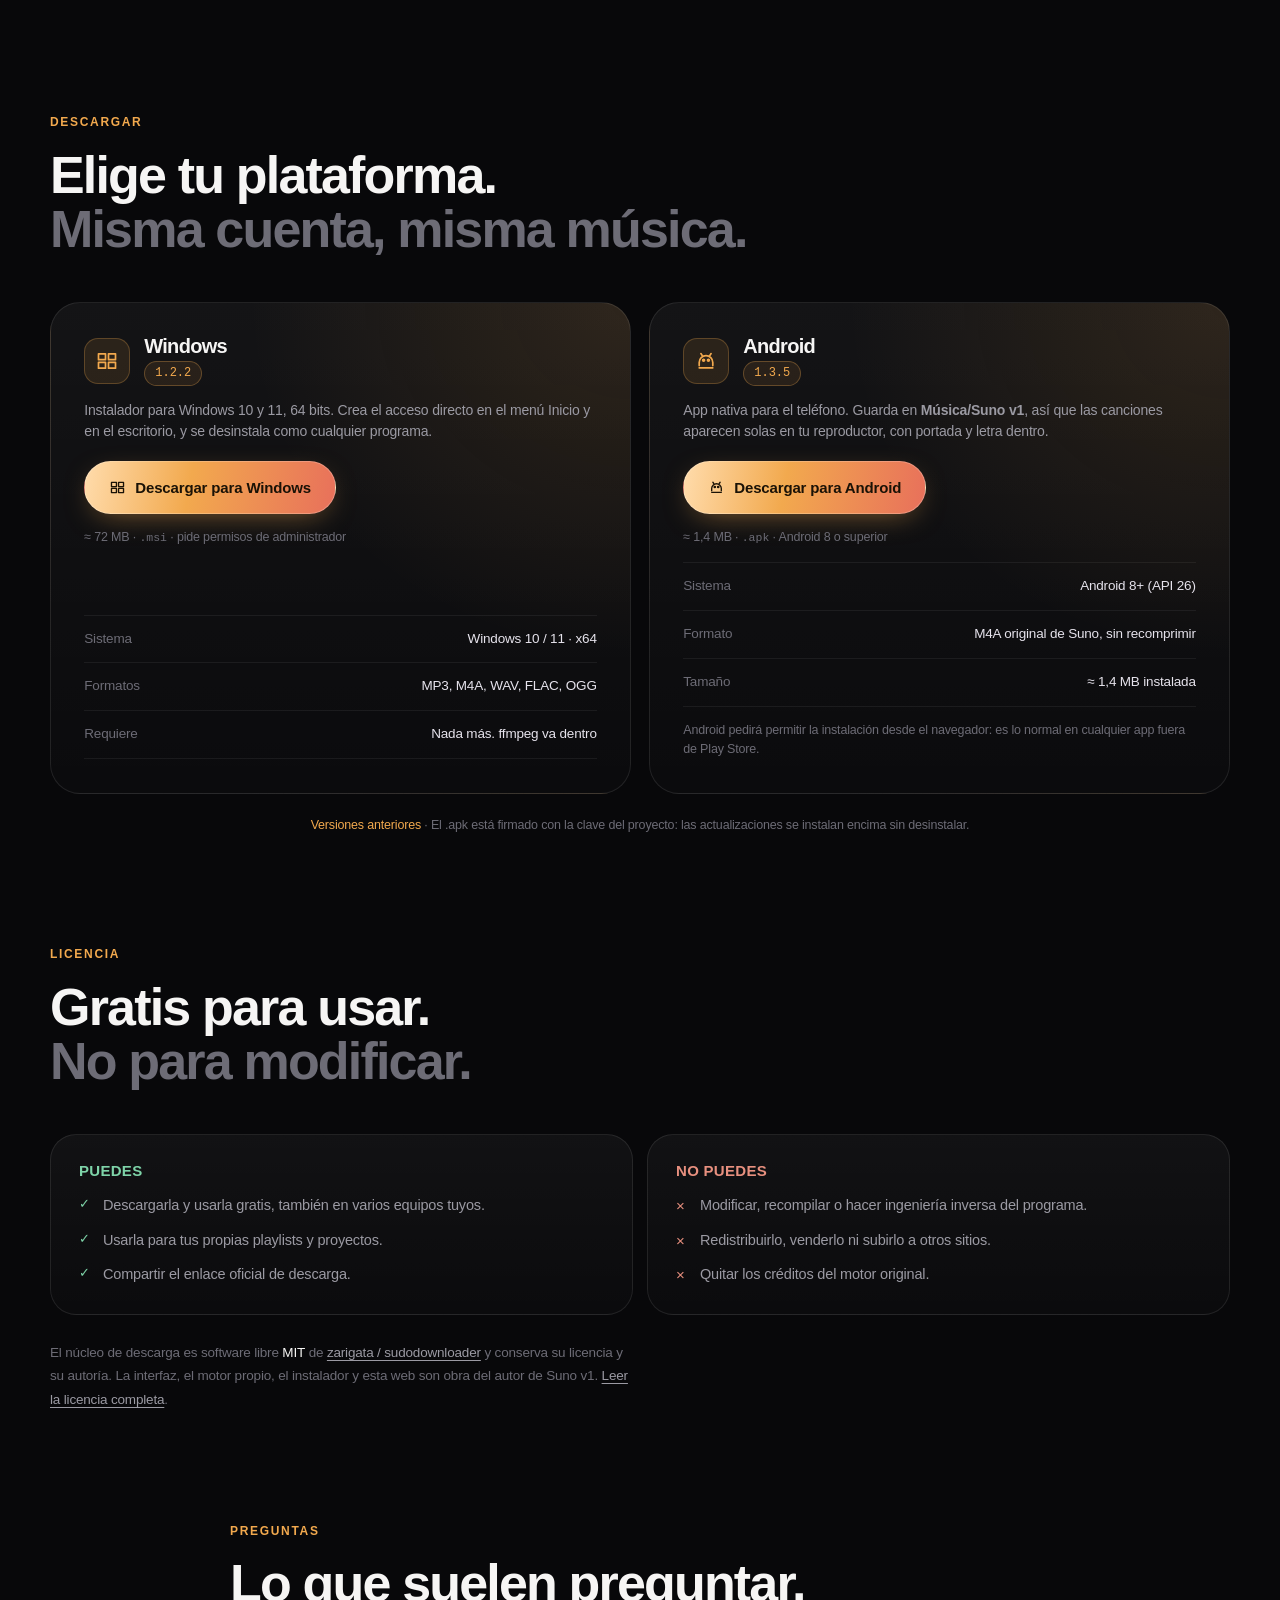
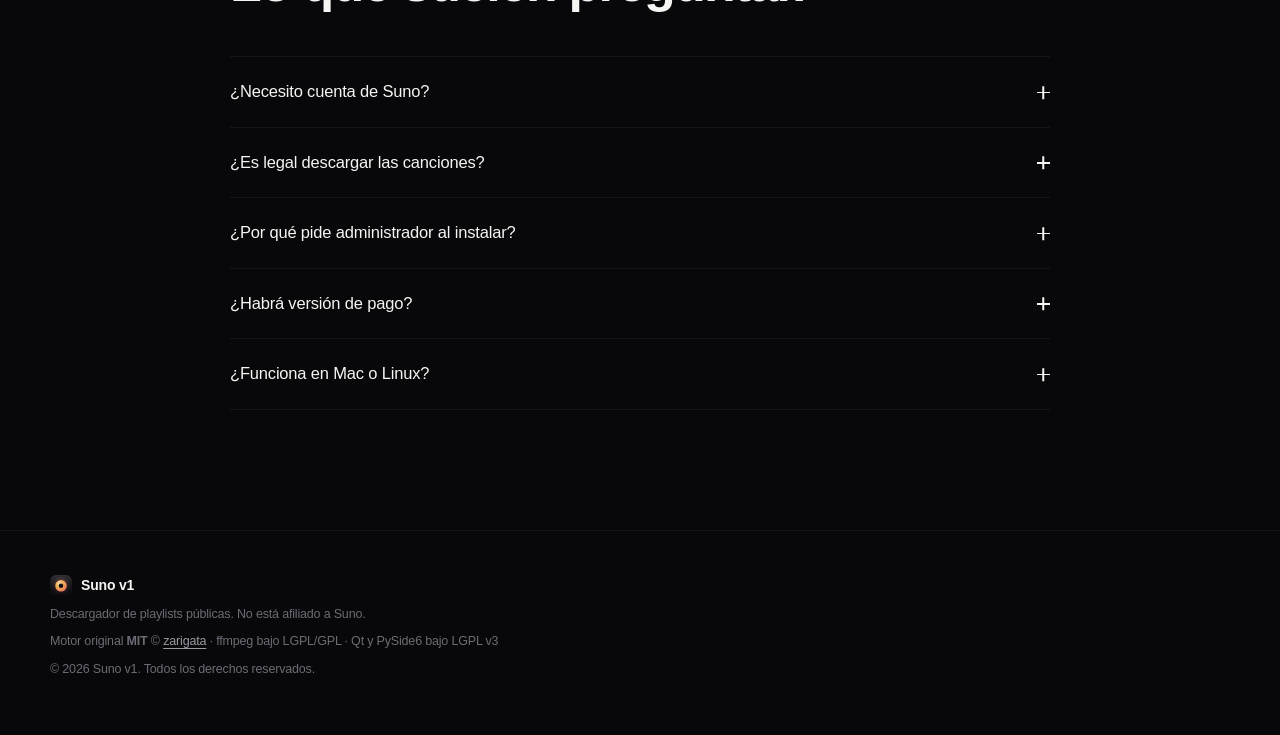
==== commit 7db451af: "Android 1.3.5" ====
--- a/index.html
+++ b/index.html
@@ -226,7 +226,7 @@
             </span>
             <div>
               <h3>Android</h3>
-              <p class="mono ver" id="ver-android">1.3.4</p>
+              <p class="mono ver" id="ver-android">1.3.5</p>
             </div>
           </div>
           <p class="down-sub">App nativa para el teléfono. Guarda en <b>Música/Suno v1</b>,
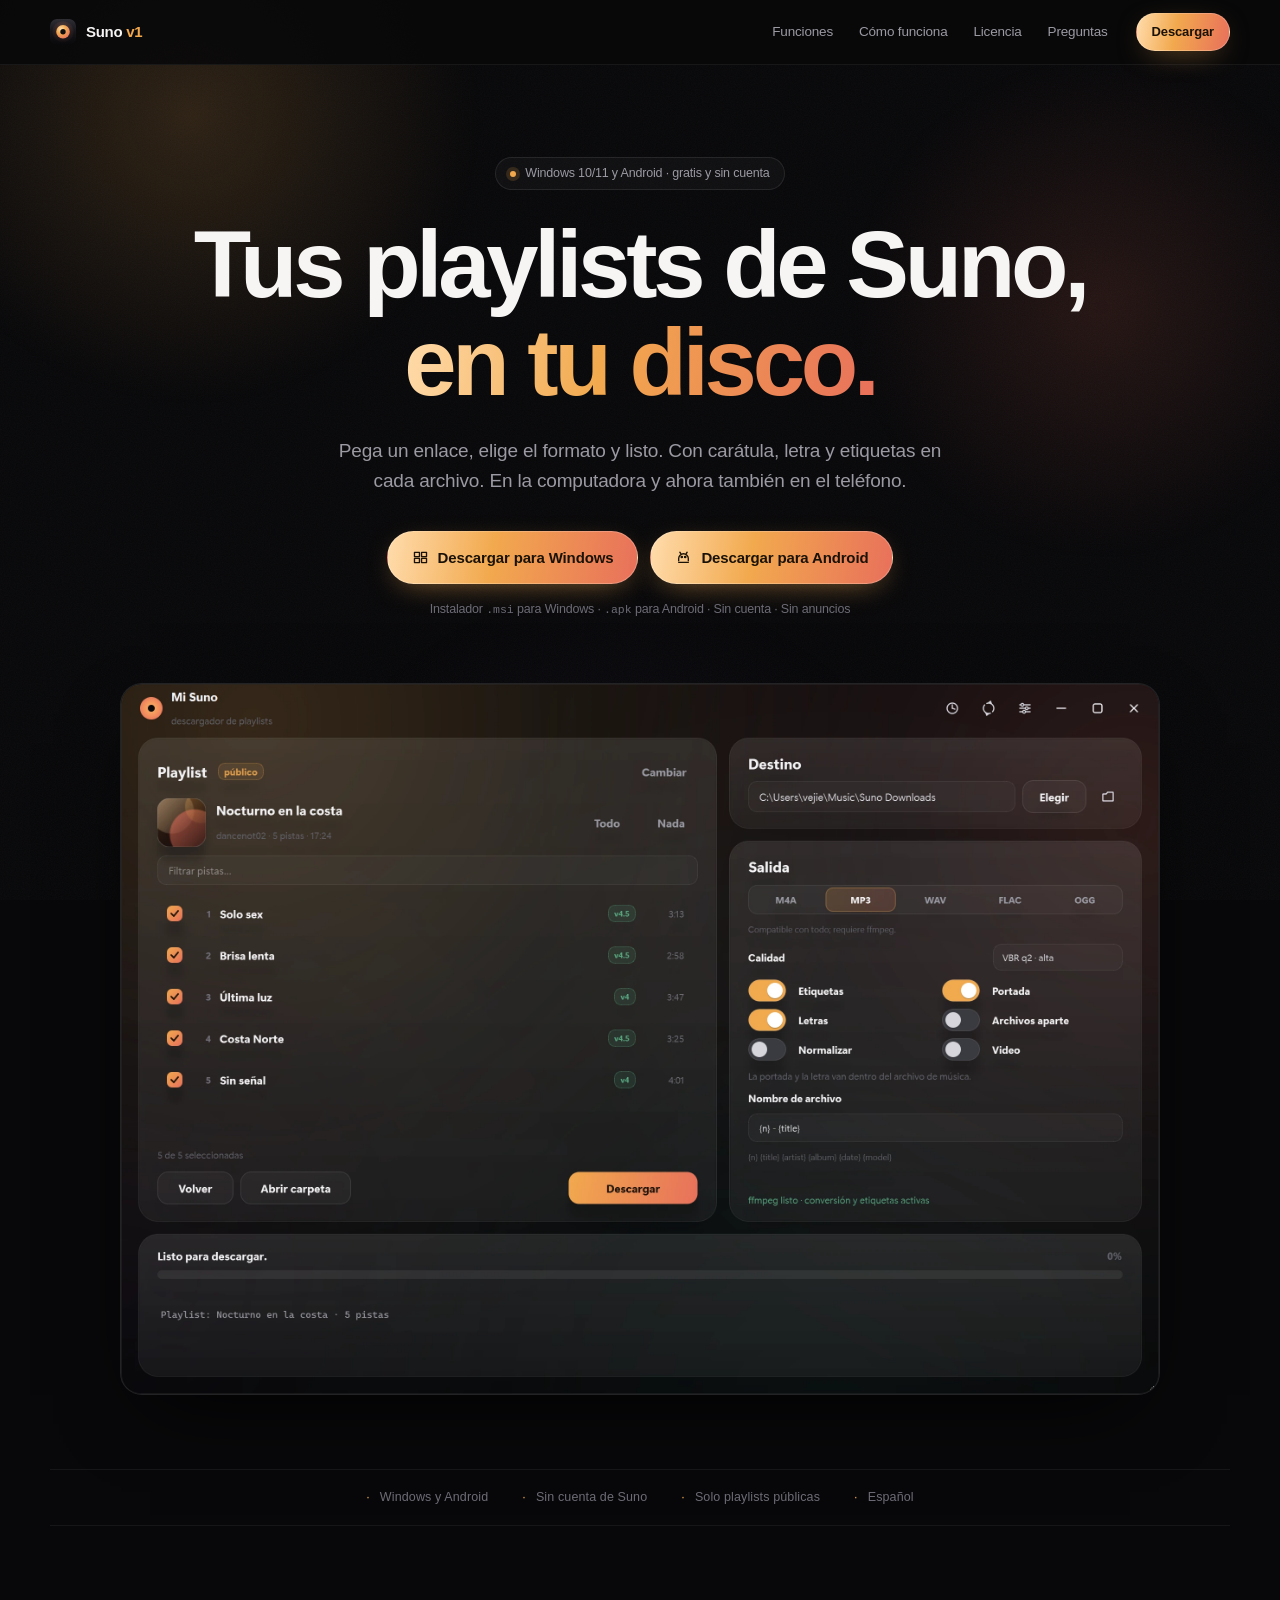
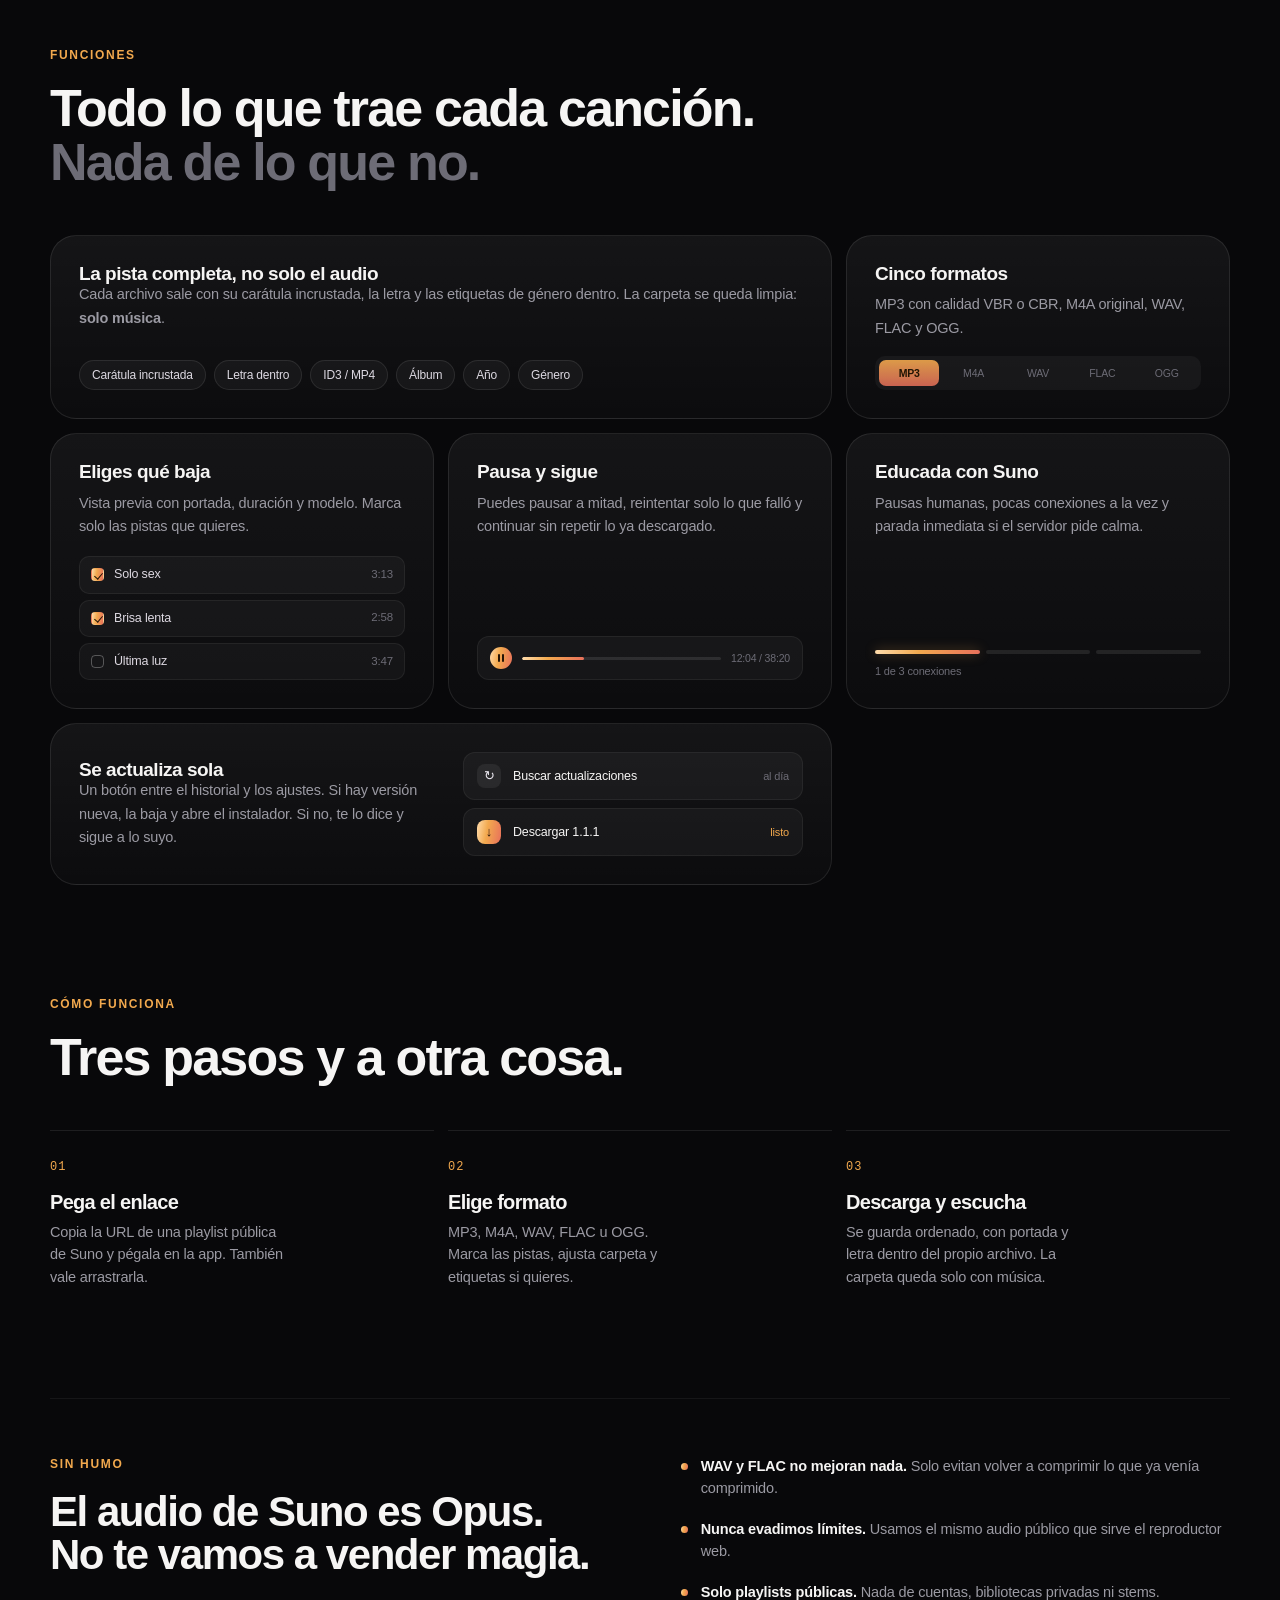
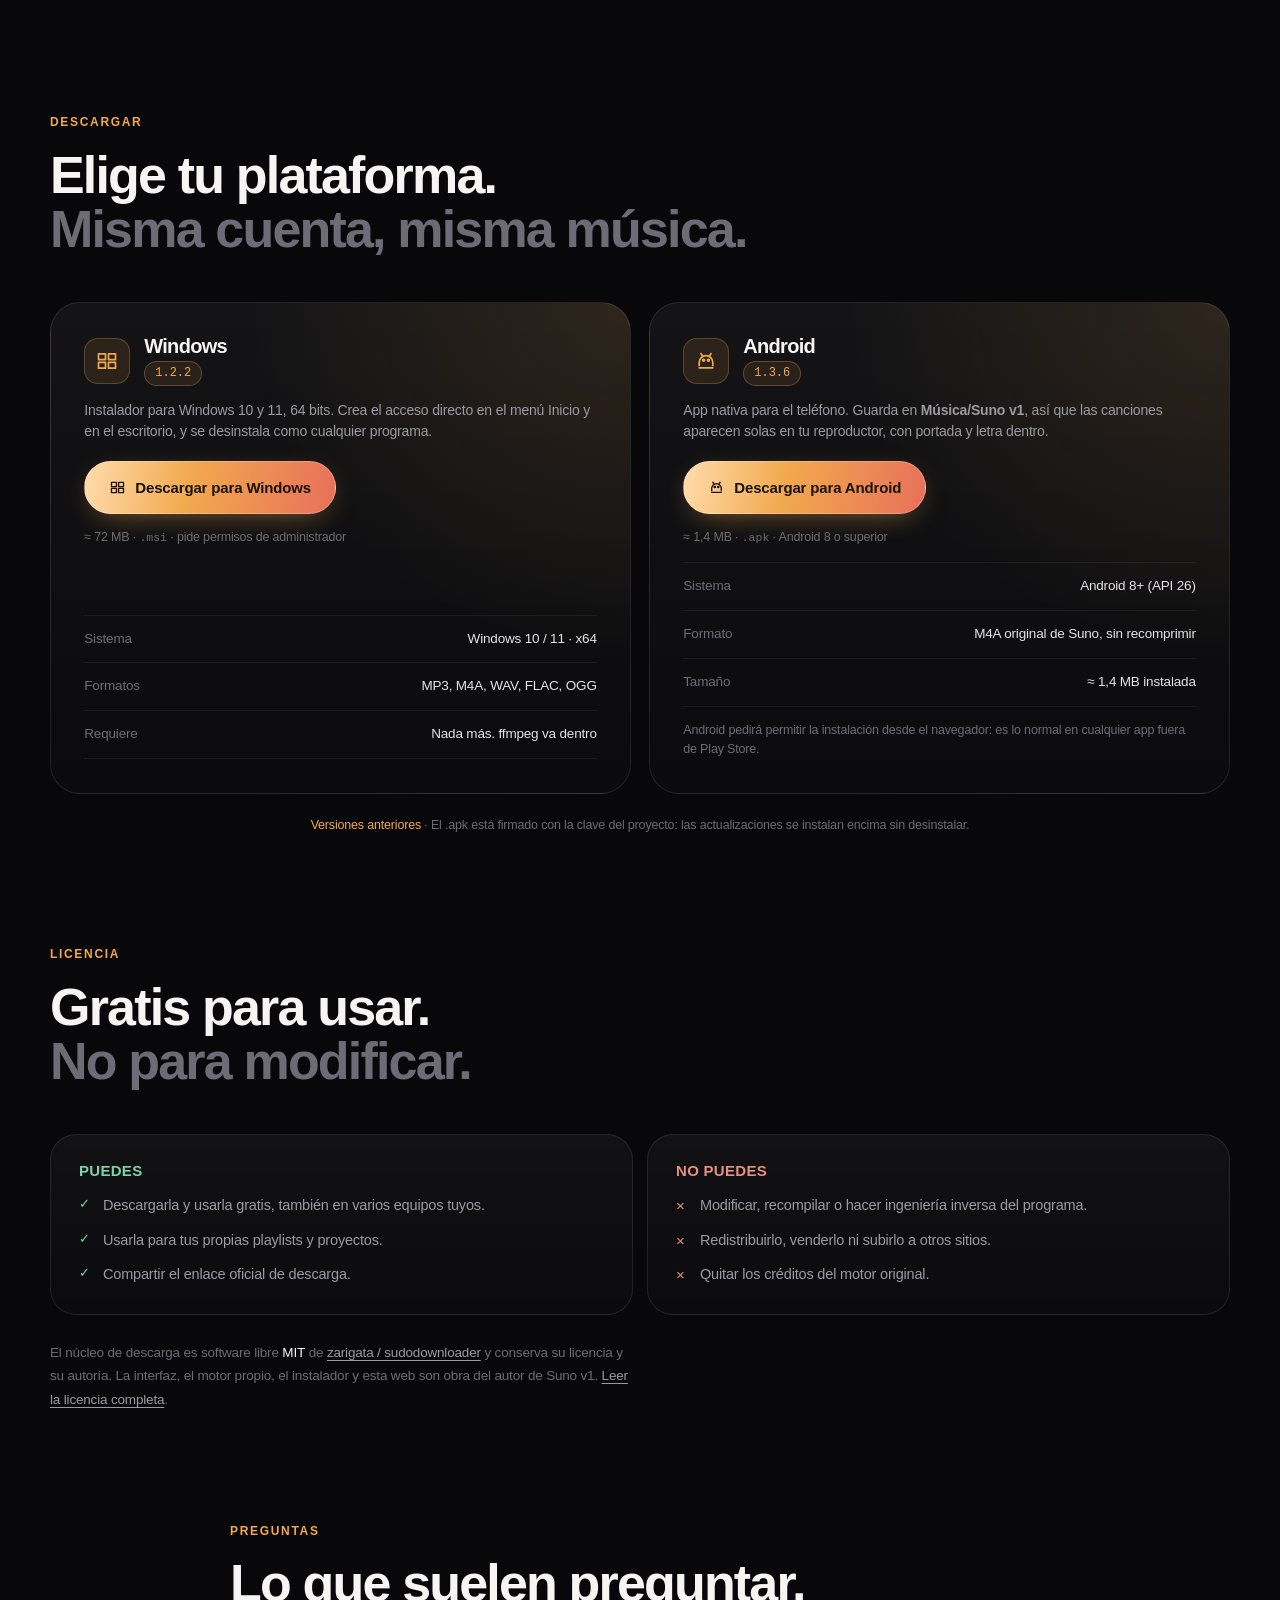
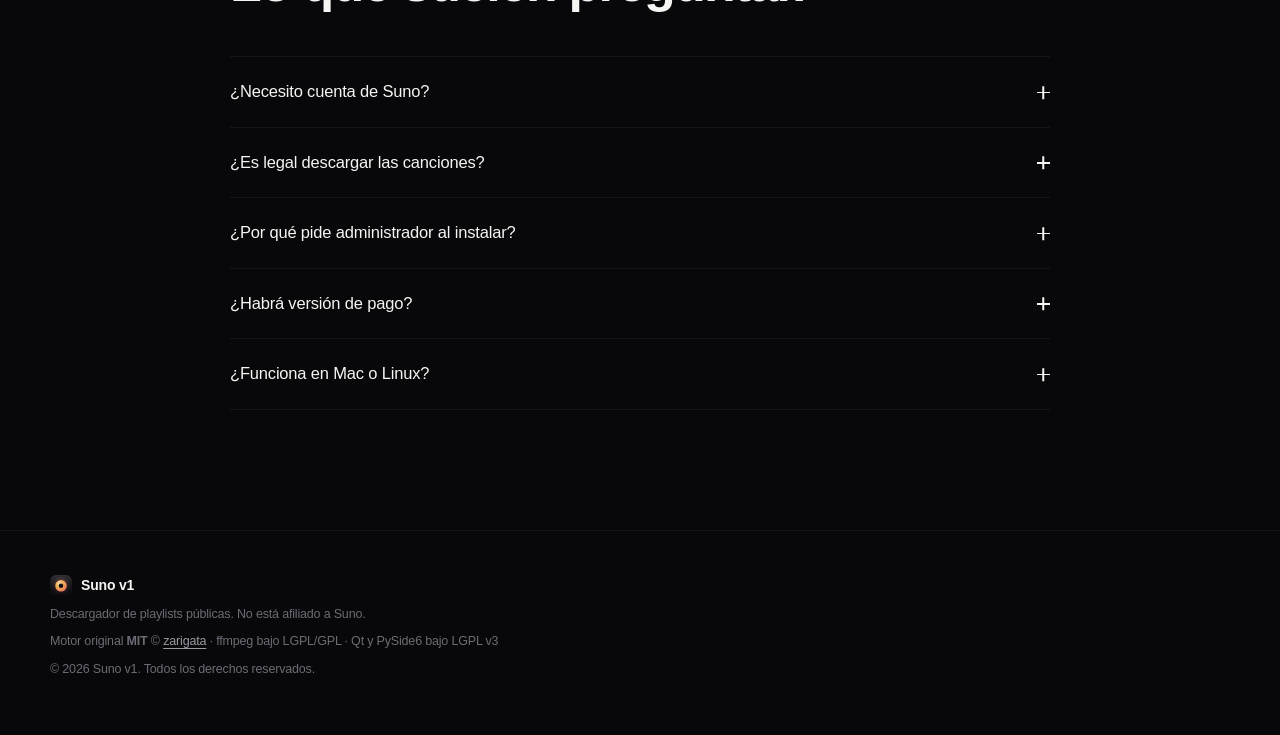
==== commit e6cc962c: "Android 1.3.6: se reabre sola tras actualizarse (MY_PACKAGE_REPLACED)" ====
--- a/index.html
+++ b/index.html
@@ -226,7 +226,7 @@
             </span>
             <div>
               <h3>Android</h3>
-              <p class="mono ver" id="ver-android">1.3.5</p>
+              <p class="mono ver" id="ver-android">1.3.6</p>
             </div>
           </div>
           <p class="down-sub">App nativa para el teléfono. Guarda en <b>Música/Suno v1</b>,
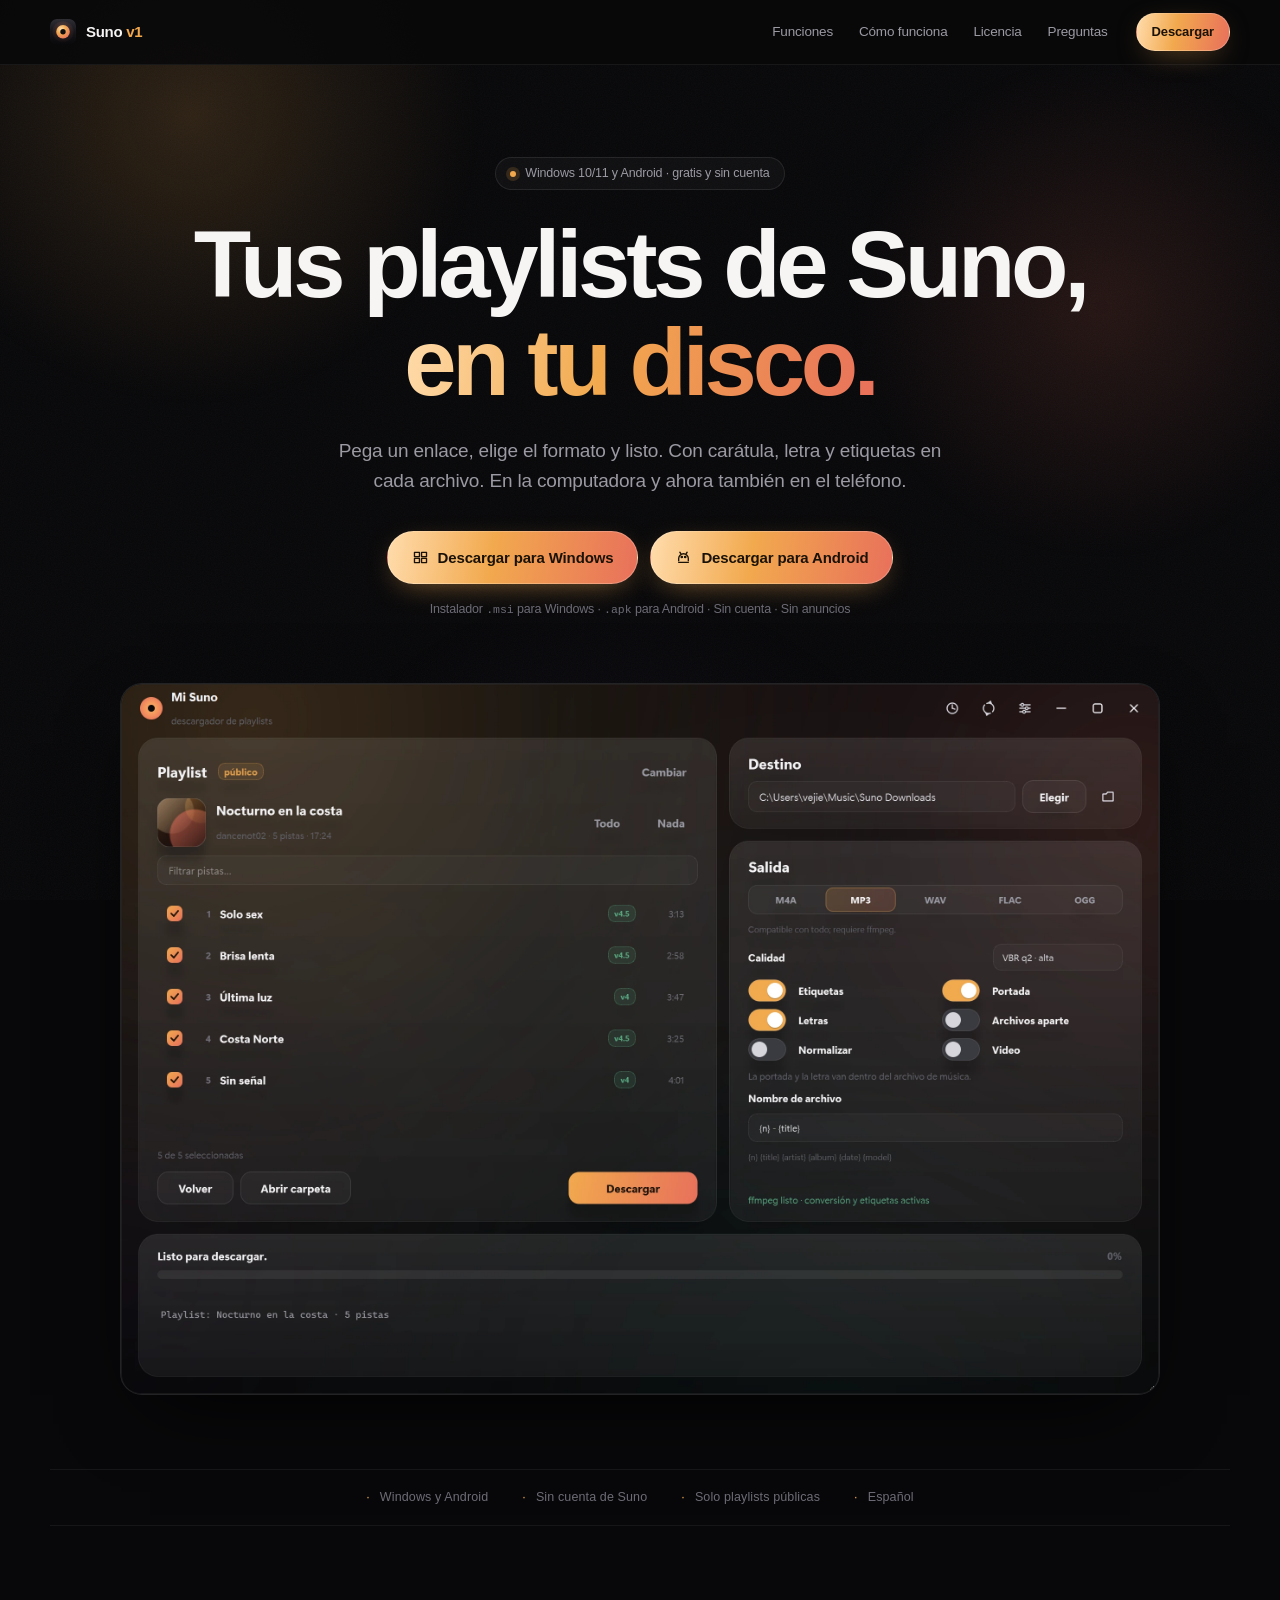
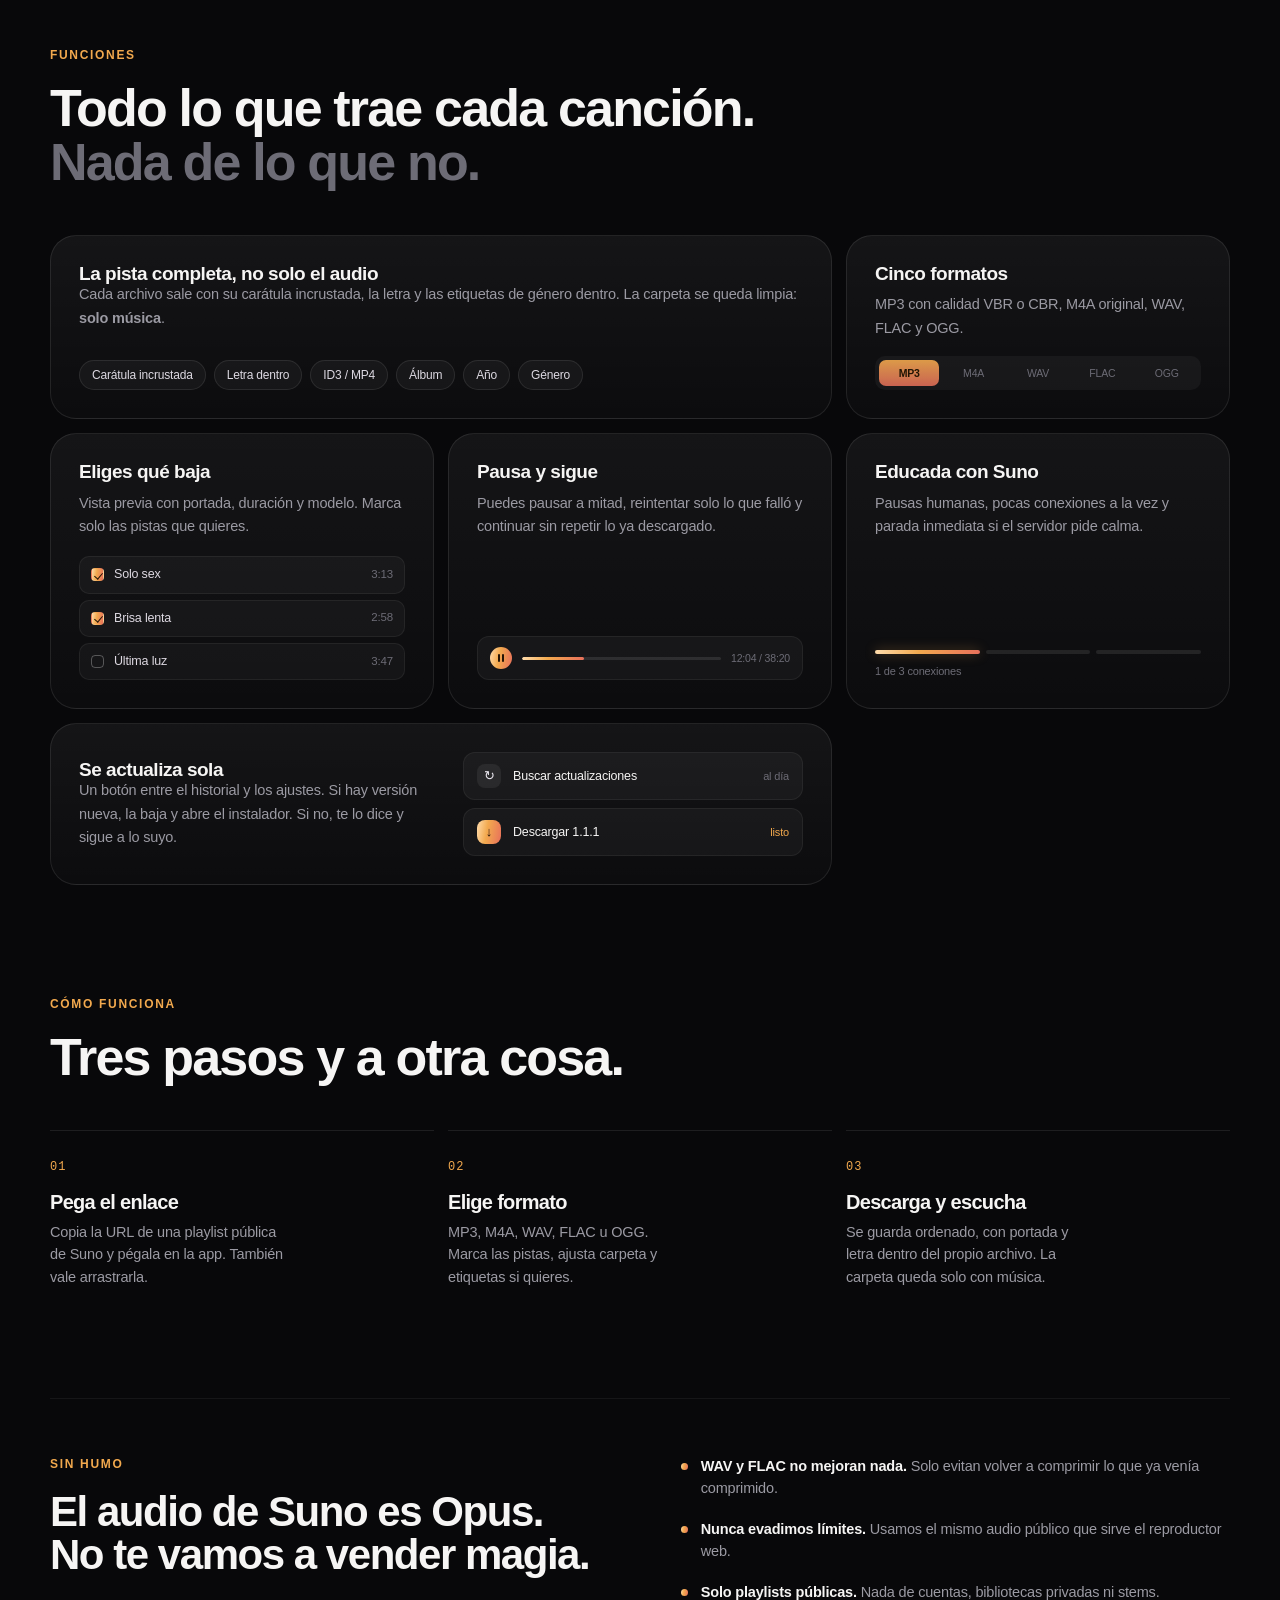
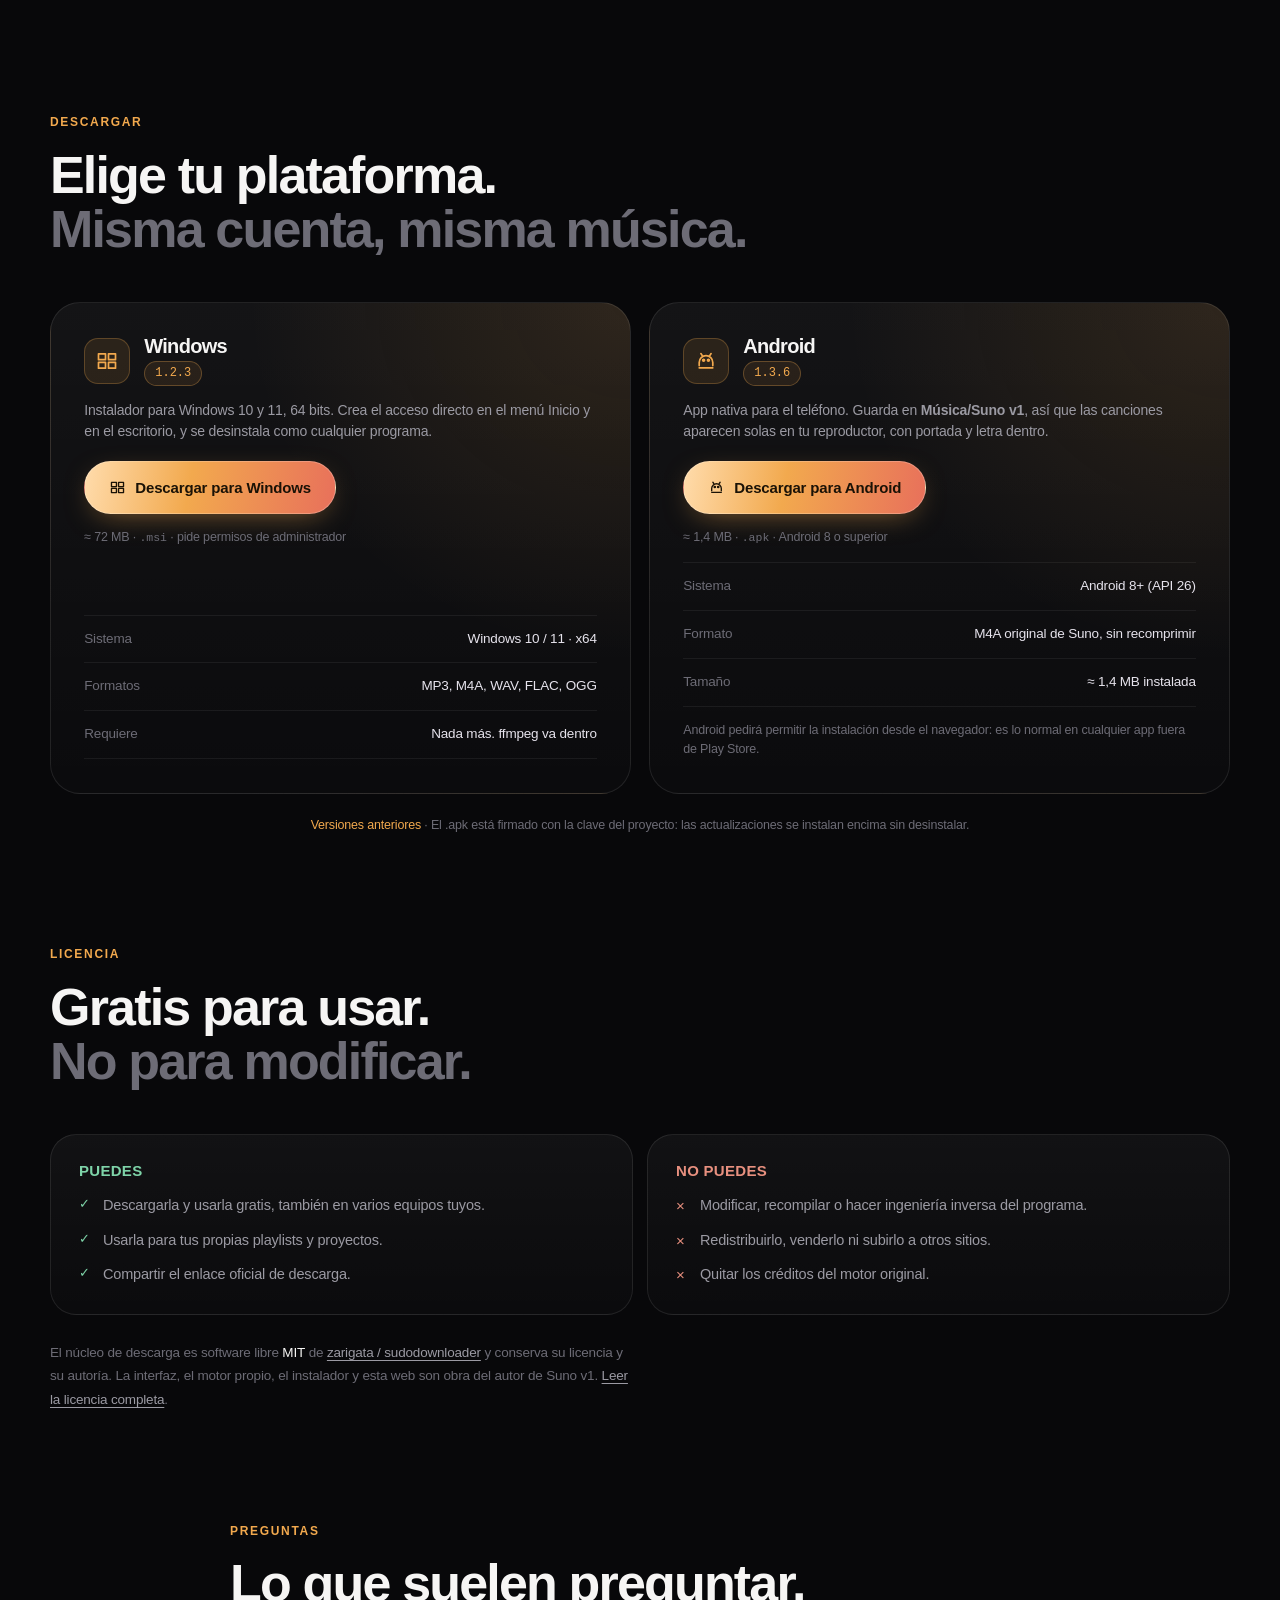
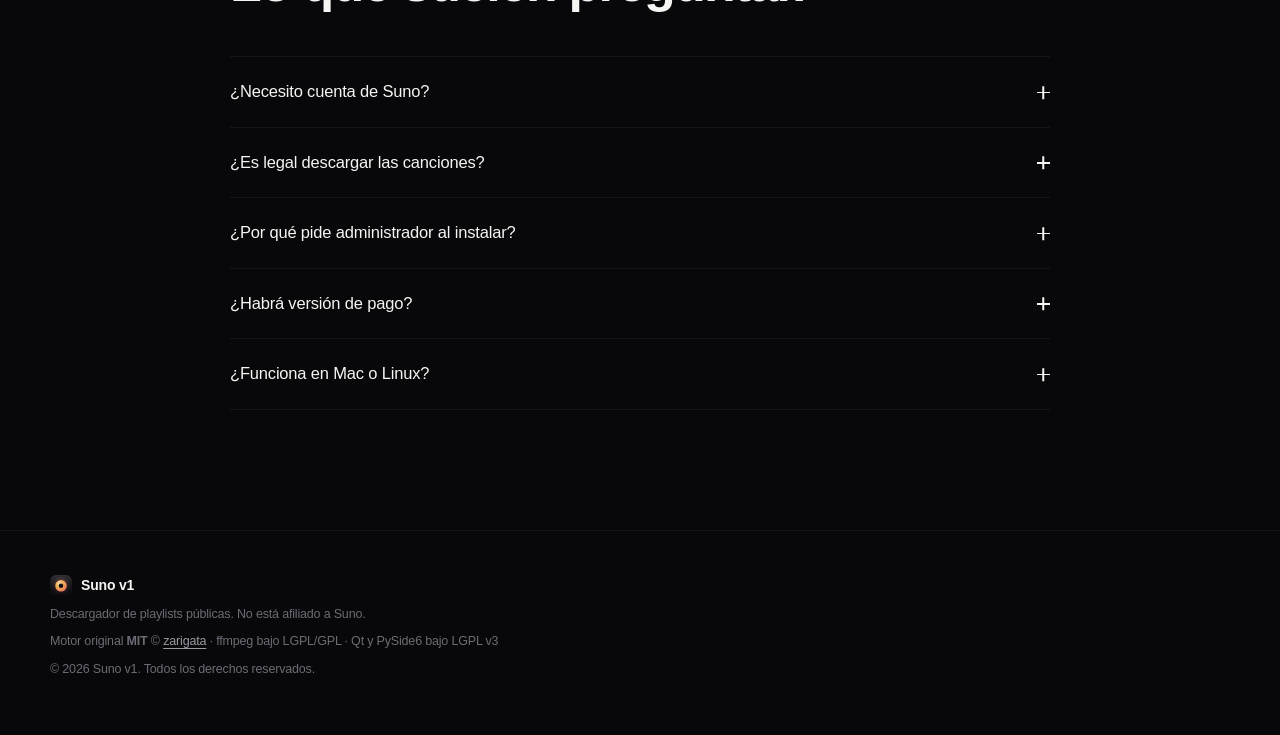
==== commit 1b0f793b: "Windows 1.2.3: actualizacion sin asistente, con barra y reapertura sola msiexec pasa a /qb (progreso" ====
--- a/index.html
+++ b/index.html
@@ -202,7 +202,7 @@
             </span>
             <div>
               <h3>Windows</h3>
-              <p class="mono ver" id="ver-win">1.2.2</p>
+              <p class="mono ver" id="ver-win">1.2.3</p>
             </div>
           </div>
           <p class="down-sub">Instalador para Windows 10 y 11, 64 bits. Crea el acceso directo
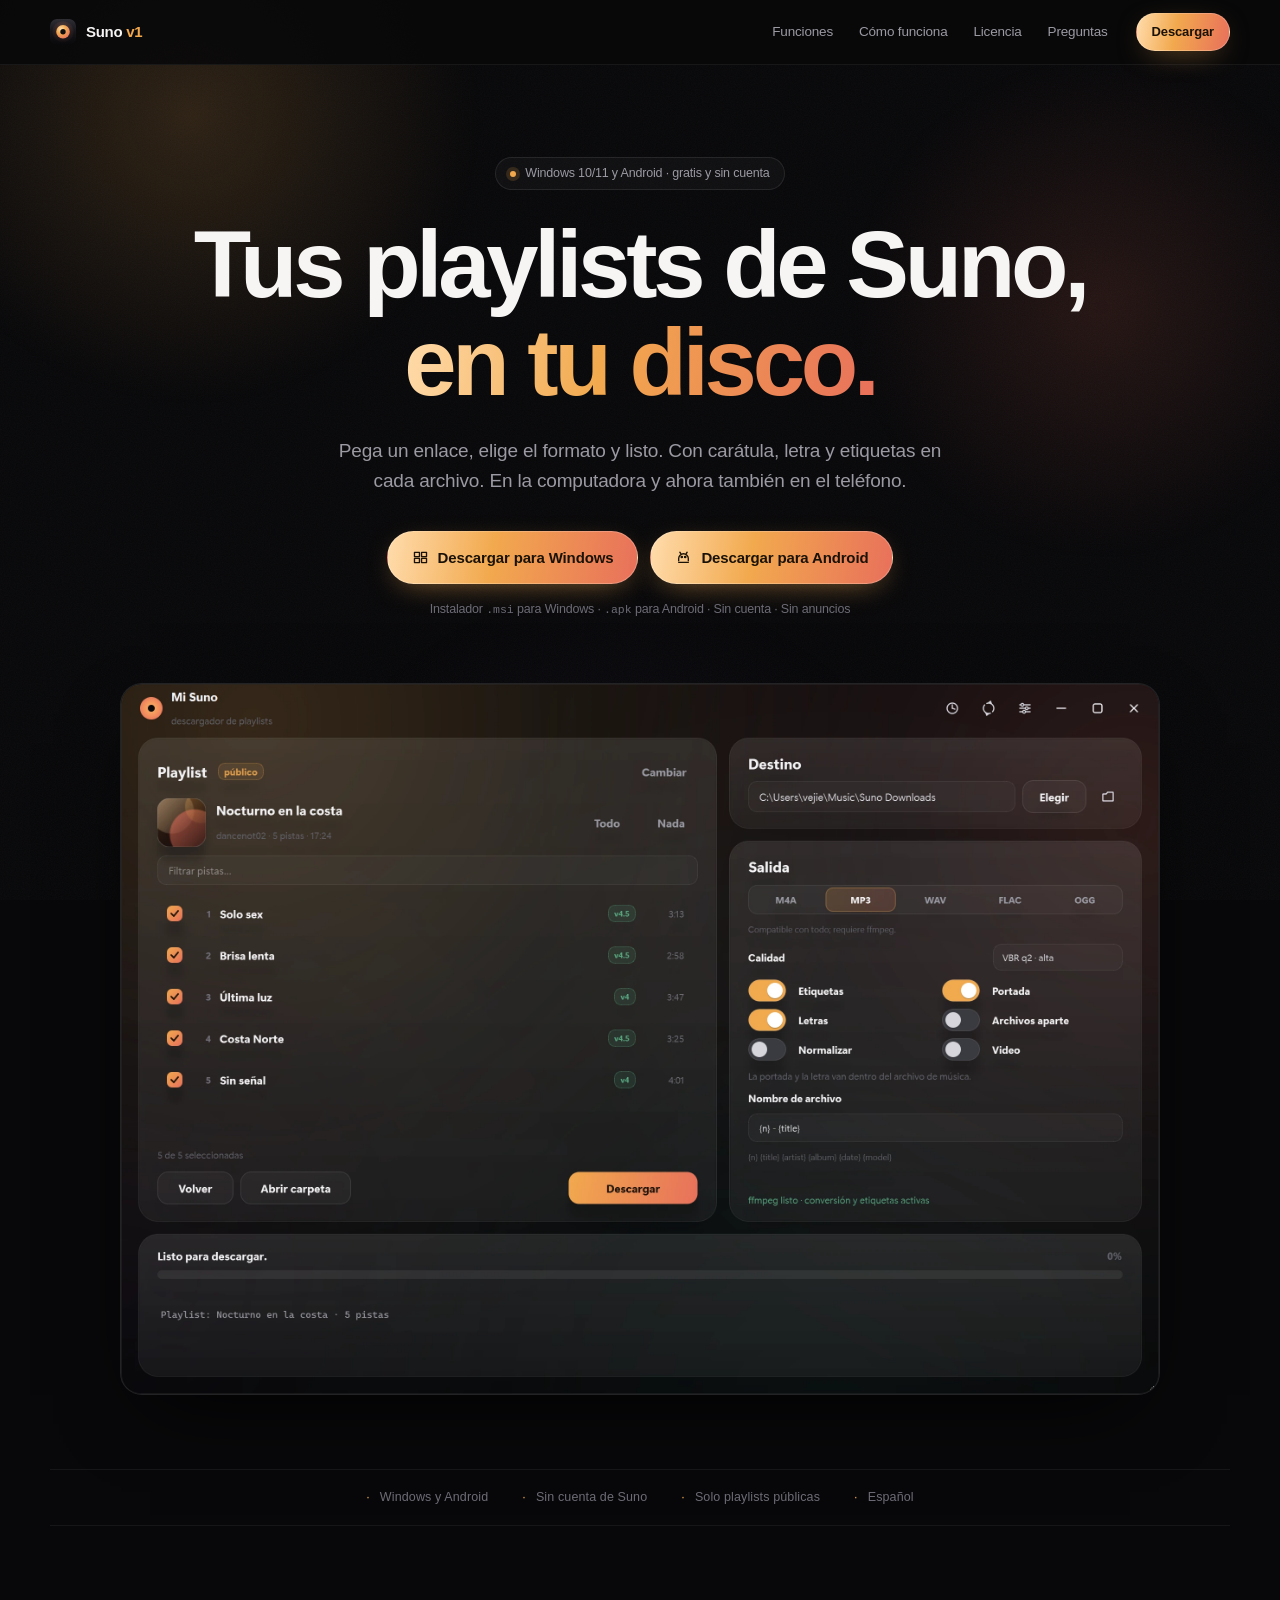
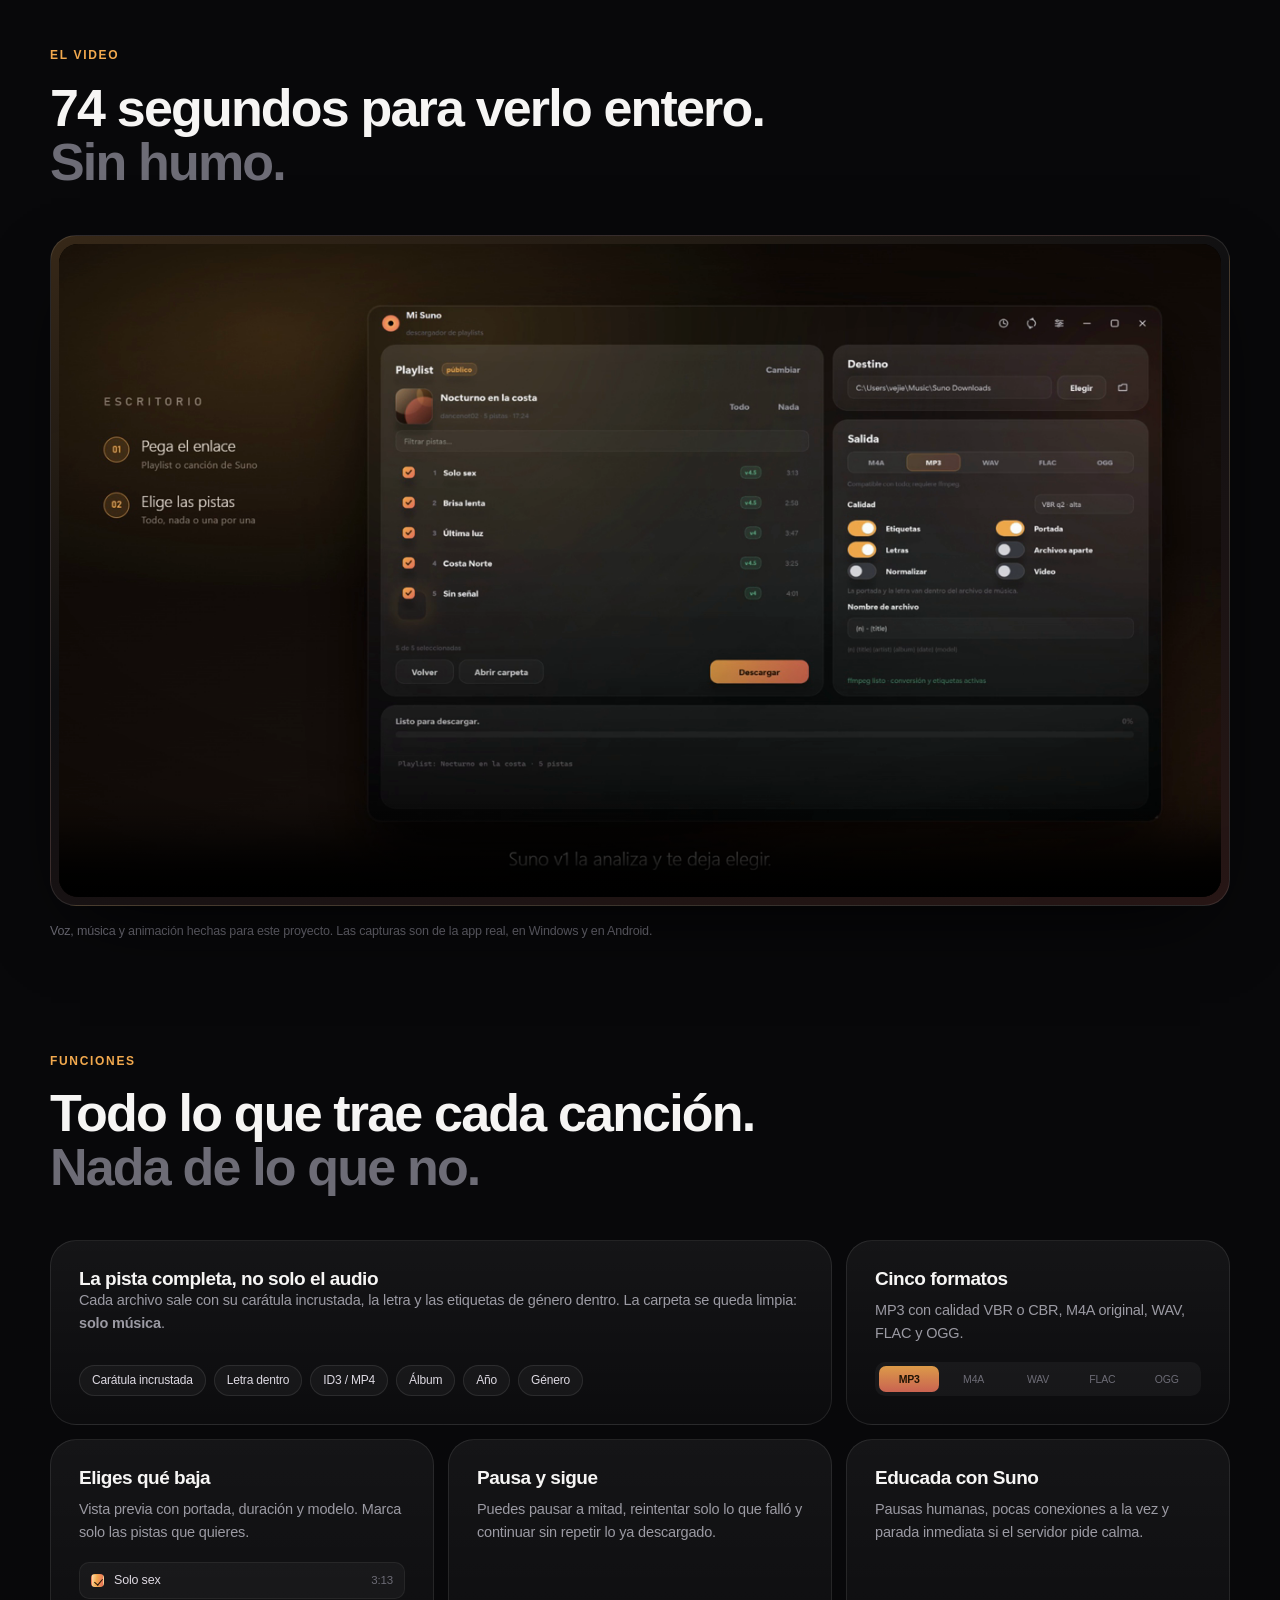
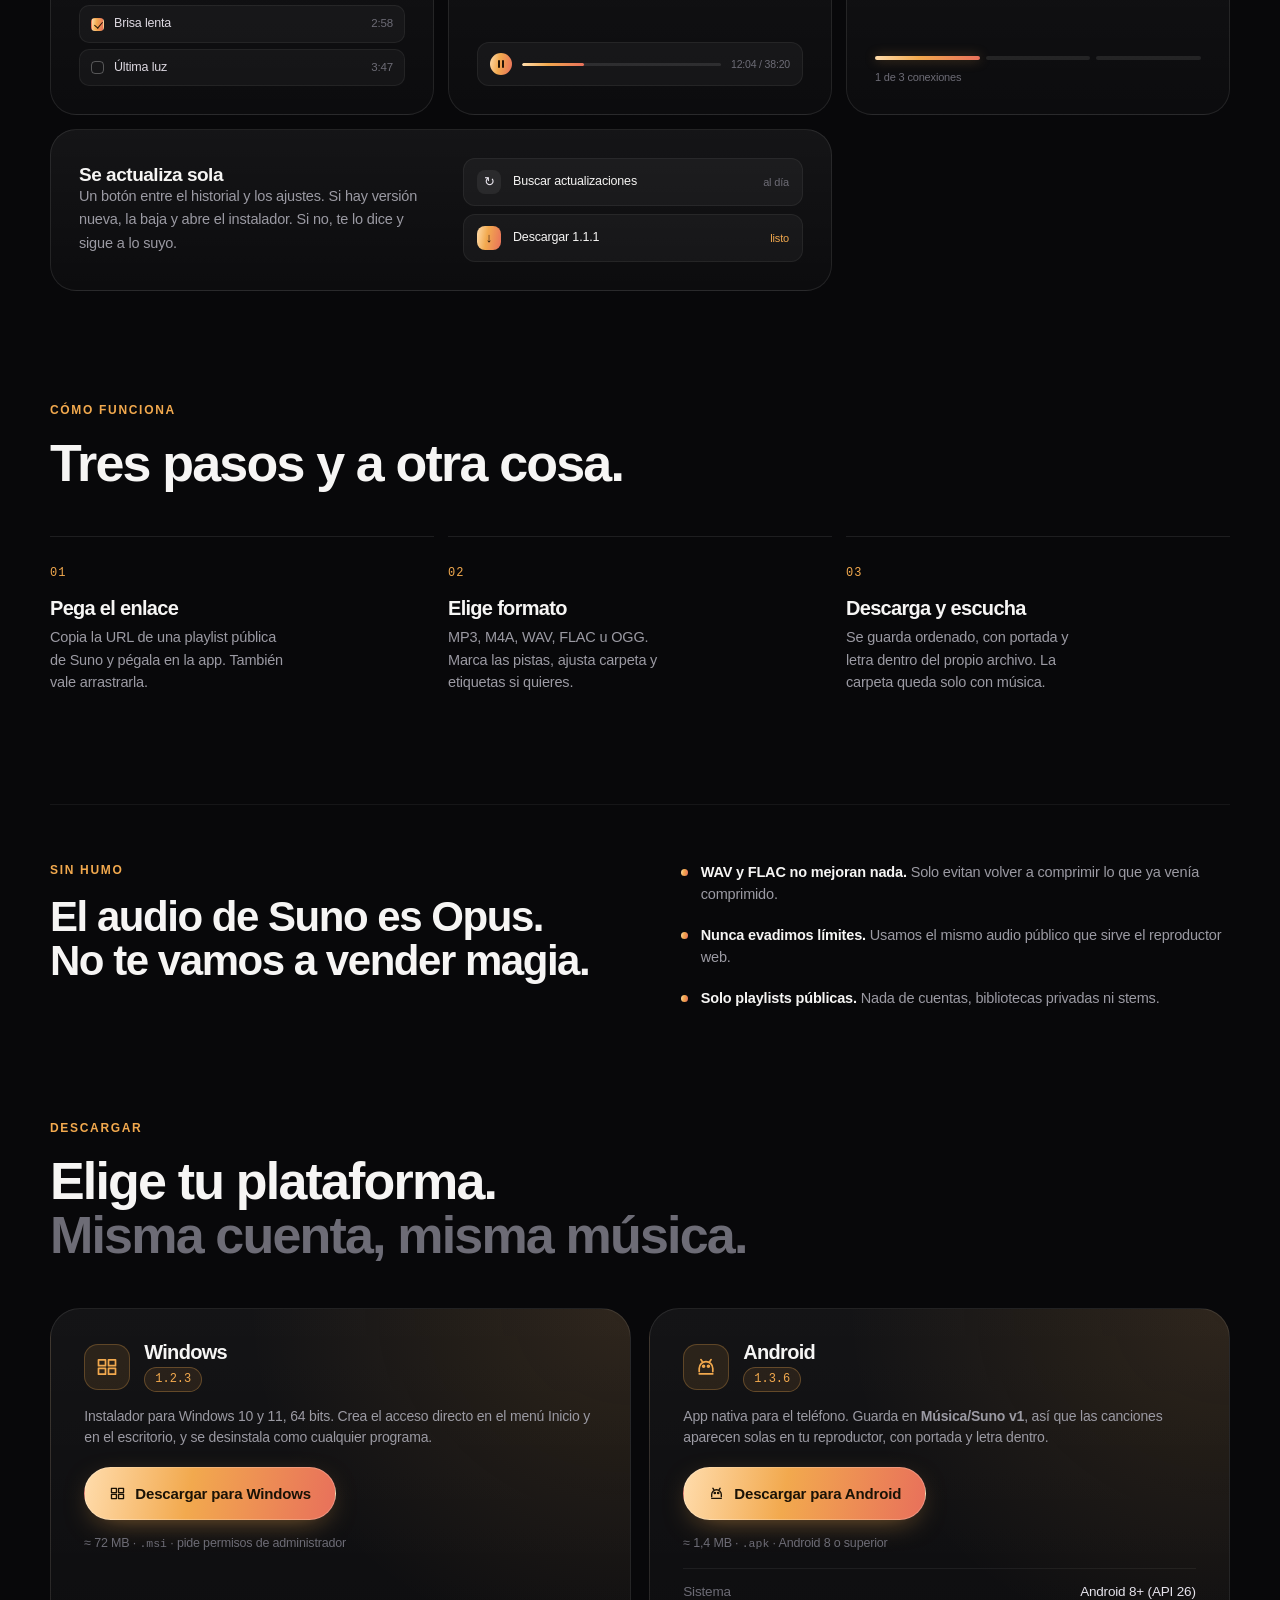
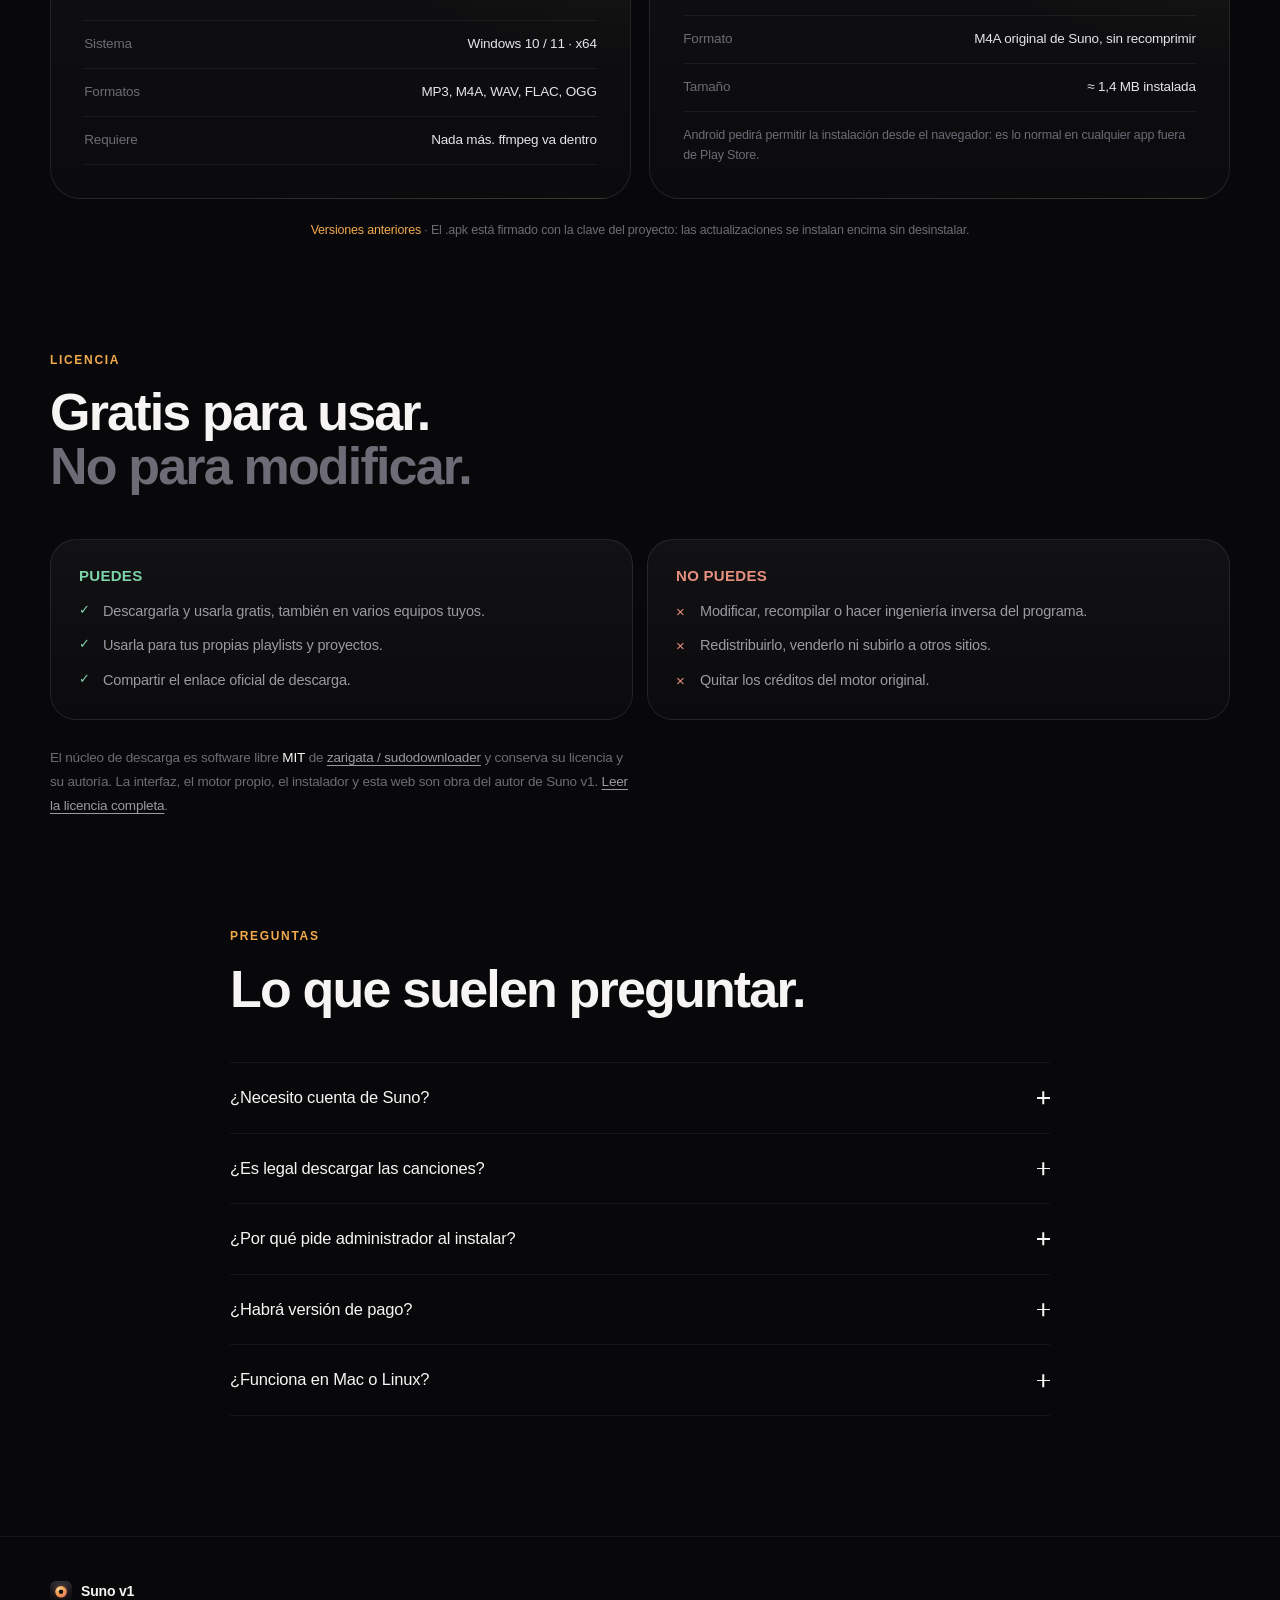
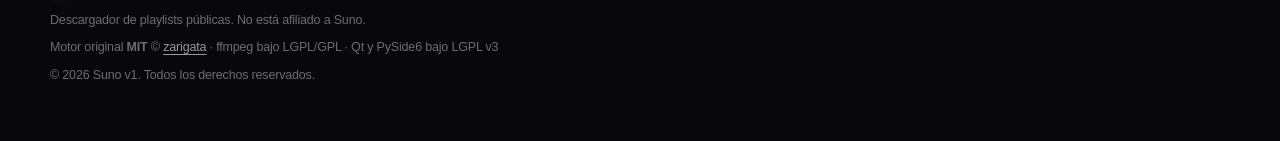
==== commit 30eb6fa4: "Video de marketing: guion, voz, musica y render Pieza de 74 s en 1080p con voz es-MX, banda sonora y" ====
--- a/index.html
+++ b/index.html
@@ -73,6 +73,23 @@
       <p>Sin cuenta de Suno</p>
       <p>Solo playlists públicas</p>
       <p>Español</p>
+    </div>
+  </section>
+
+  <section class="block" id="video">
+    <div class="wrap">
+      <header class="sec-head reveal">
+        <p class="kicker">El video</p>
+        <h2>74 segundos para verlo entero.<br><span class="muted">Sin humo.</span></h2>
+      </header>
+      <figure class="video-marco reveal">
+        <video controls playsinline preload="none" poster="marketing/video/portada.png">
+          <source src="marketing/video/promo-full-con-audio.mp4" type="video/mp4">
+          Tu navegador no reproduce el video.
+          <a href="marketing/video/promo-full-con-audio.mp4">Descárgalo aquí</a>.
+        </video>
+      </figure>
+      <p class="fine">Voz, música y animación hechas para este proyecto. Las capturas son de la app real, en Windows y en Android.</p>
     </div>
   </section>
 
--- a/estilos.css
+++ b/estilos.css
@@ -272,6 +272,25 @@
 h2 { font-size: clamp(30px, 4.2vw, 52px); }
 .sec-head h2 { margin-top: 0; }
 
+/* ---------------------------------------------------------- video --- */
+.video-marco {
+  position: relative;
+  margin: 0;
+  padding: 8px;
+  border-radius: 26px;
+  background: linear-gradient(160deg, rgba(242, 169, 78, 0.20), rgba(255, 255, 255, 0.03) 42%, rgba(232, 112, 91, 0.14));
+  border: 1px solid rgba(255, 255, 255, 0.10);
+  box-shadow: var(--shadow);
+}
+.video-marco video {
+  display: block;
+  width: 100%;
+  height: auto;
+  aspect-ratio: 16 / 9;
+  border-radius: 19px;
+  background: #000;
+}
+
 /* ---------------------------------------------------------- bento --- */
 .bento {
   display: grid;
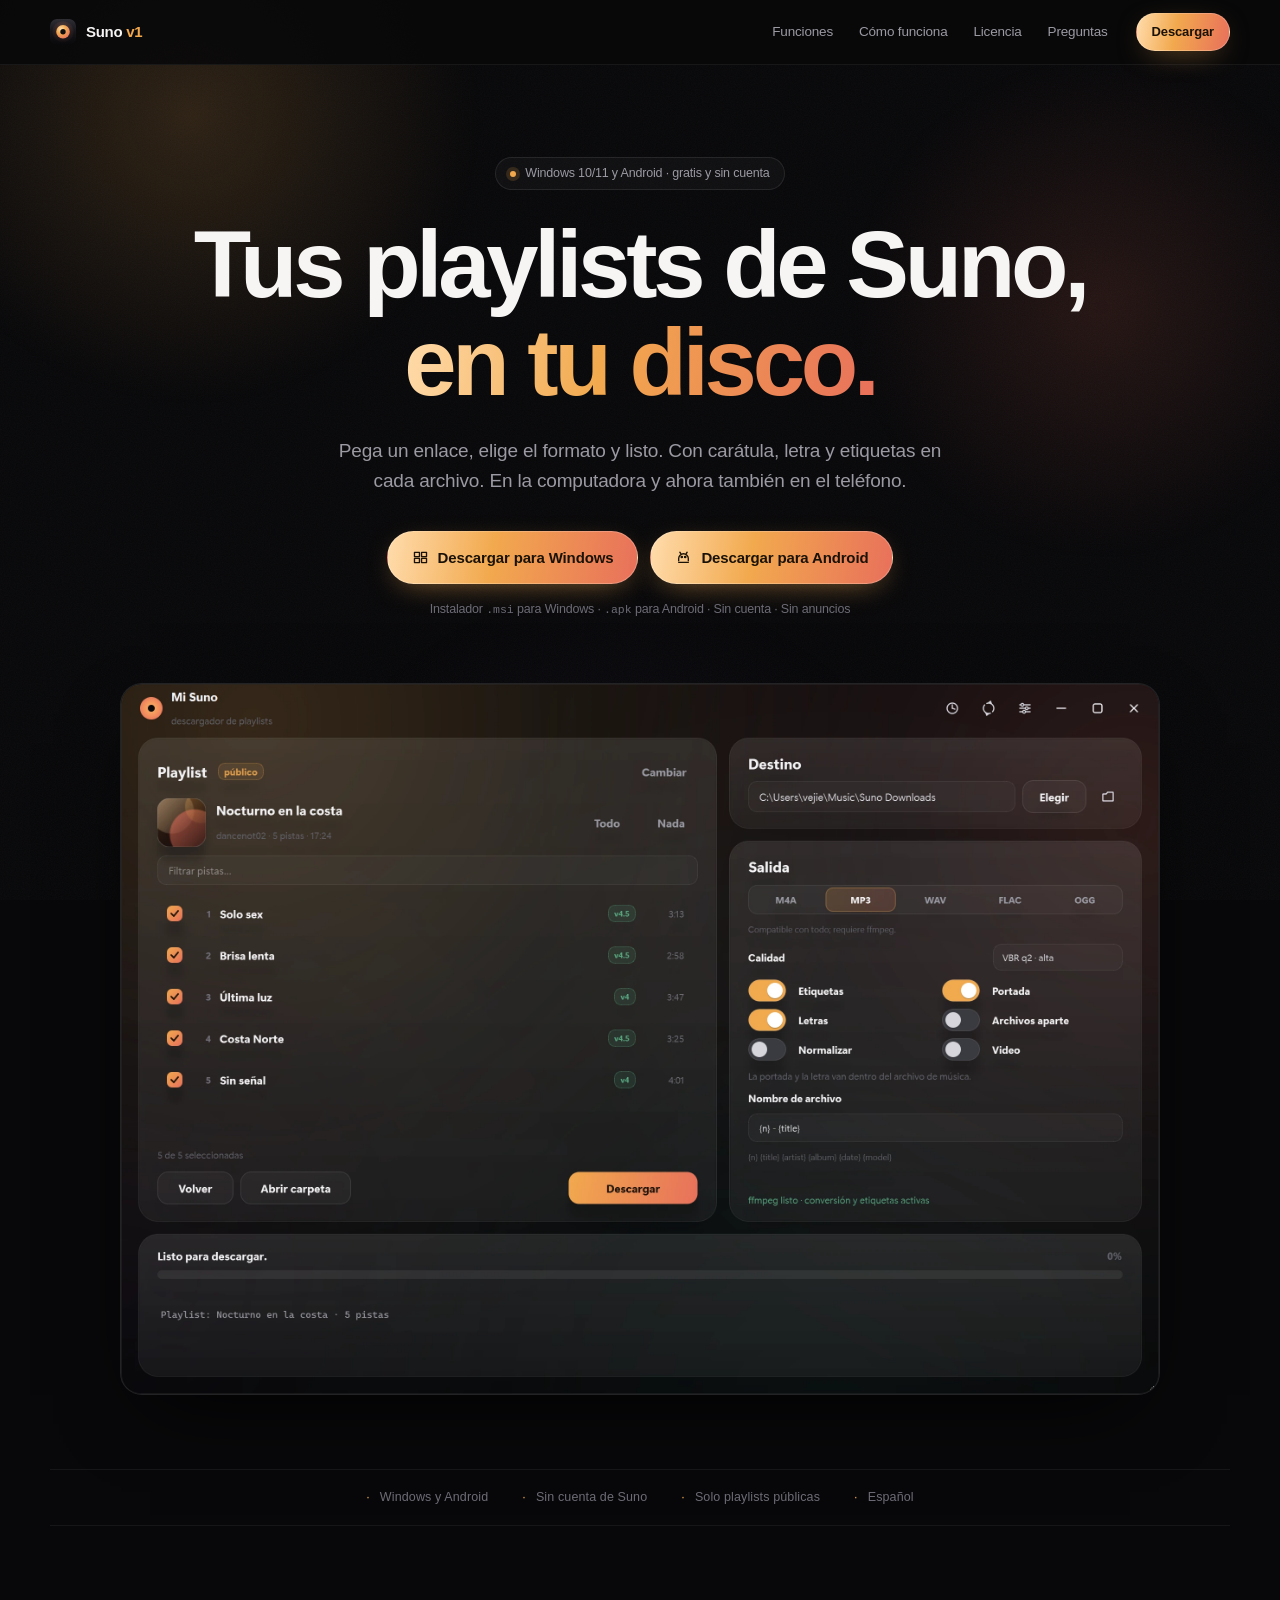
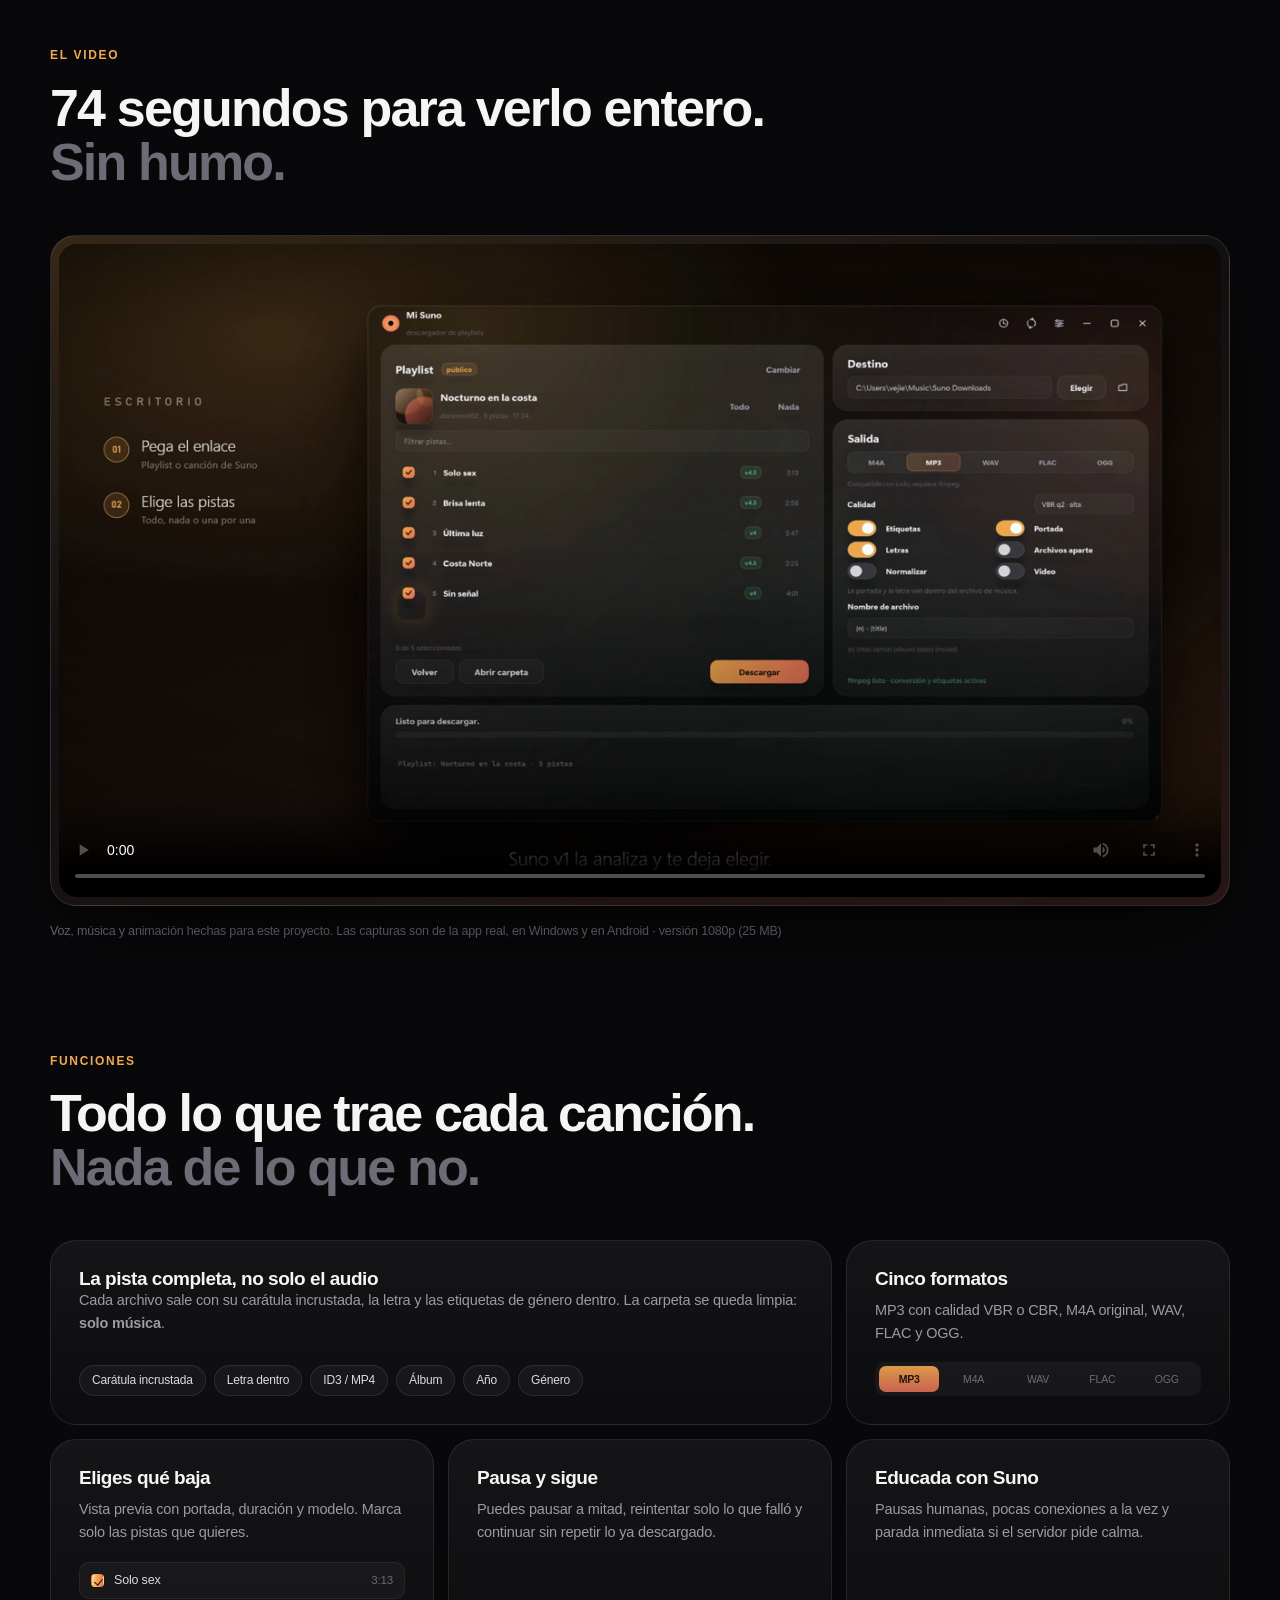
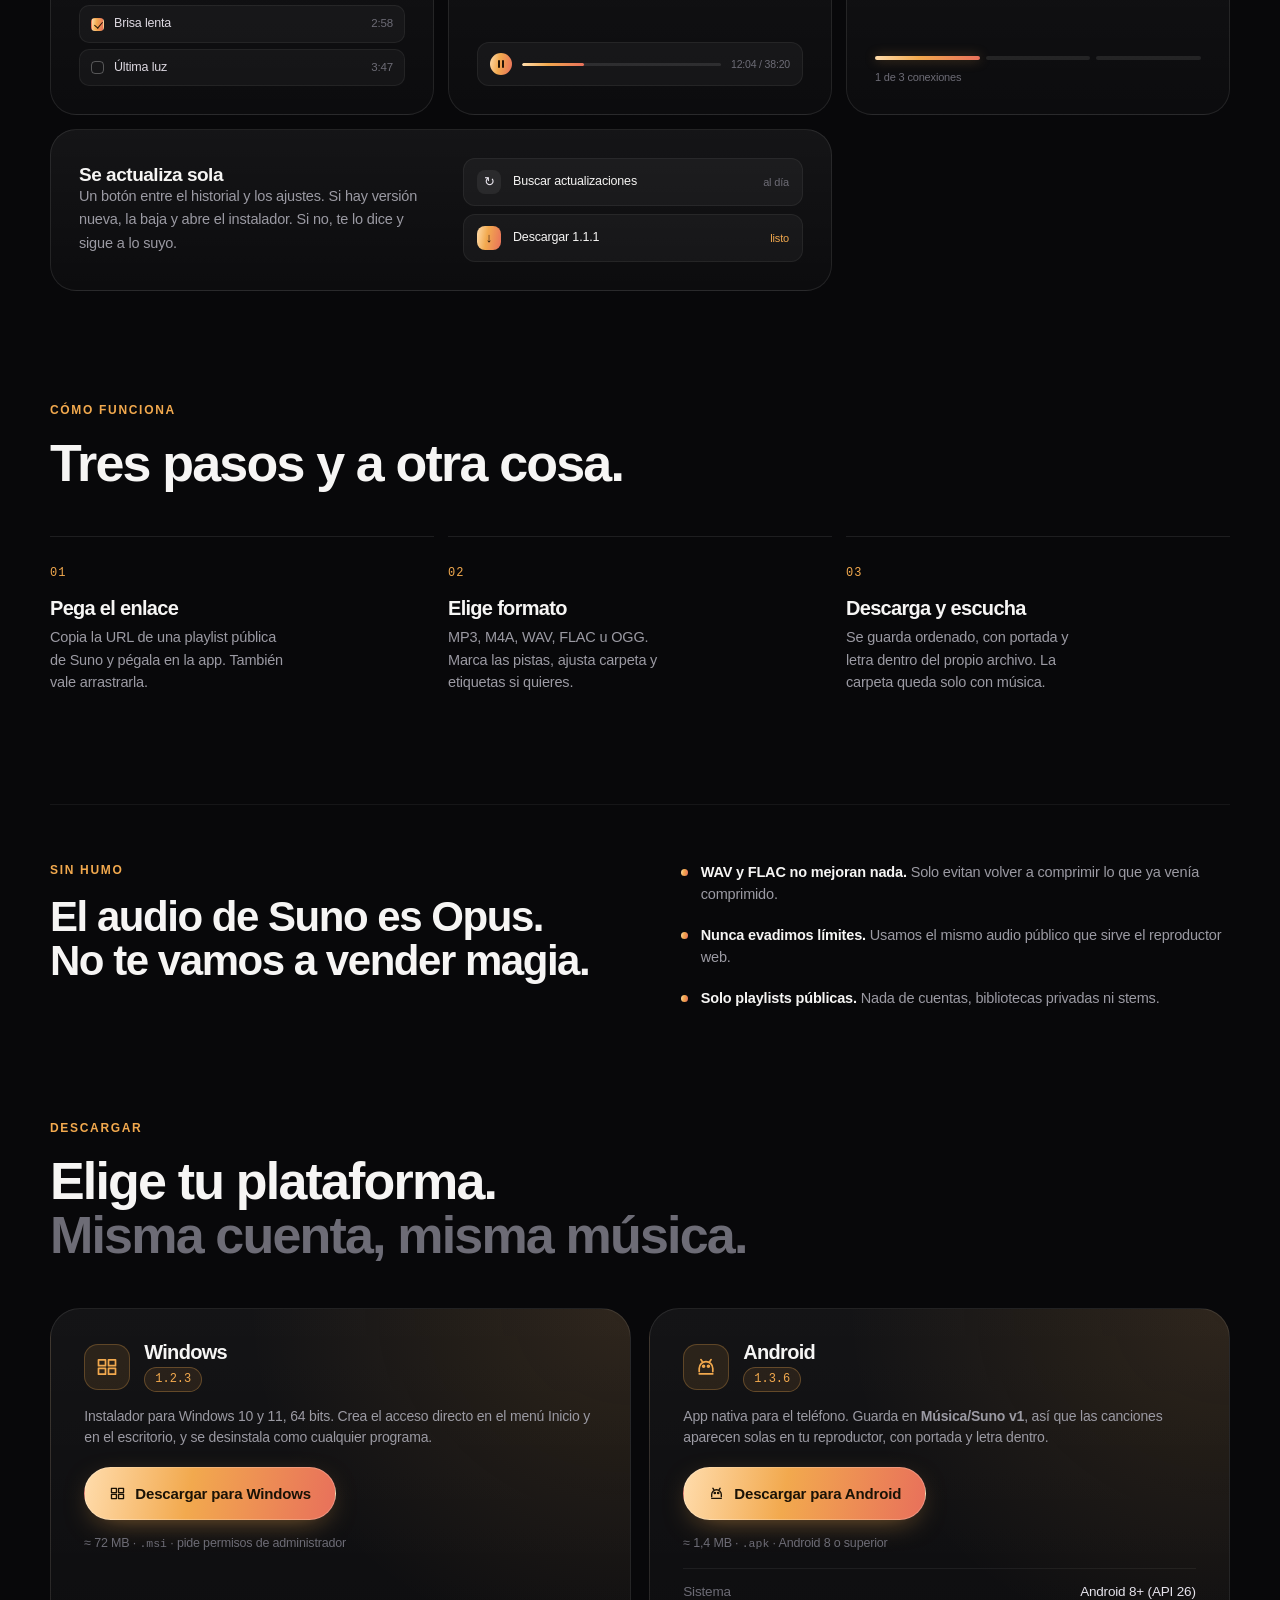
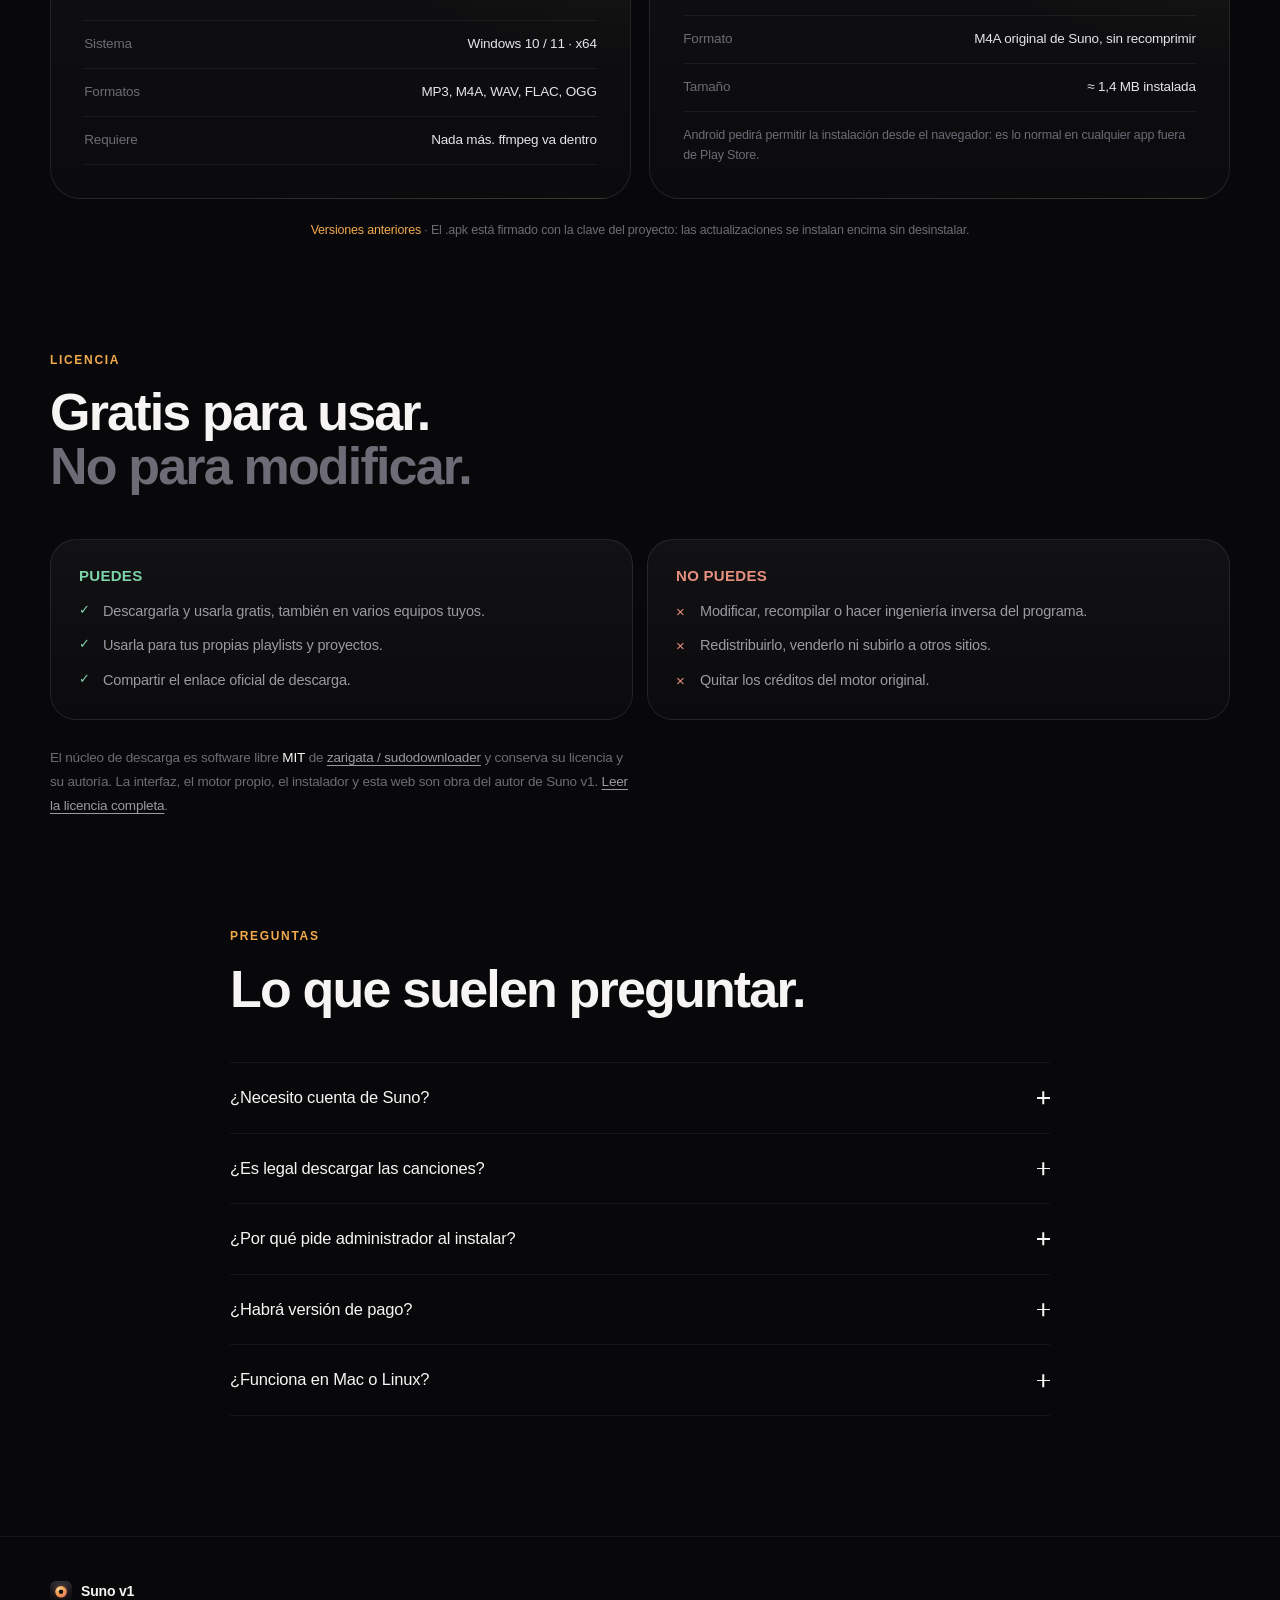
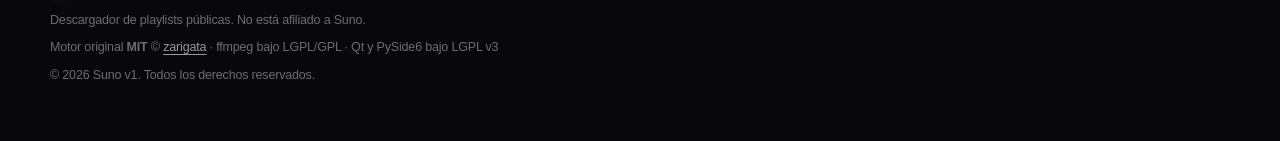
==== commit 637ab688: "Video en la web: copia ligera de 720p (3 MB) para que arranque al instante El master de 1080p sigue " ====
--- a/index.html
+++ b/index.html
@@ -83,13 +83,14 @@
         <h2>74 segundos para verlo entero.<br><span class="muted">Sin humo.</span></h2>
       </header>
       <figure class="video-marco reveal">
-        <video controls playsinline preload="none" poster="marketing/video/portada.png">
-          <source src="marketing/video/promo-full-con-audio.mp4" type="video/mp4">
+        <video controls playsinline preload="metadata" poster="marketing/video/portada.png">
+          <source src="marketing/video/promo-web.mp4" type="video/mp4">
           Tu navegador no reproduce el video.
           <a href="marketing/video/promo-full-con-audio.mp4">Descárgalo aquí</a>.
         </video>
       </figure>
-      <p class="fine">Voz, música y animación hechas para este proyecto. Las capturas son de la app real, en Windows y en Android.</p>
+      <p class="fine">Voz, música y animación hechas para este proyecto. Las capturas son de la app real, en Windows y en Android ·
+        <a href="marketing/video/promo-full-con-audio.mp4" download>versión 1080p (25 MB)</a></p>
     </div>
   </section>
 
--- a/estilos.css
+++ b/estilos.css
@@ -278,6 +278,7 @@
   margin: 0;
   padding: 8px;
   border-radius: 26px;
+  overflow: hidden;
   background: linear-gradient(160deg, rgba(242, 169, 78, 0.20), rgba(255, 255, 255, 0.03) 42%, rgba(232, 112, 91, 0.14));
   border: 1px solid rgba(255, 255, 255, 0.10);
   box-shadow: var(--shadow);
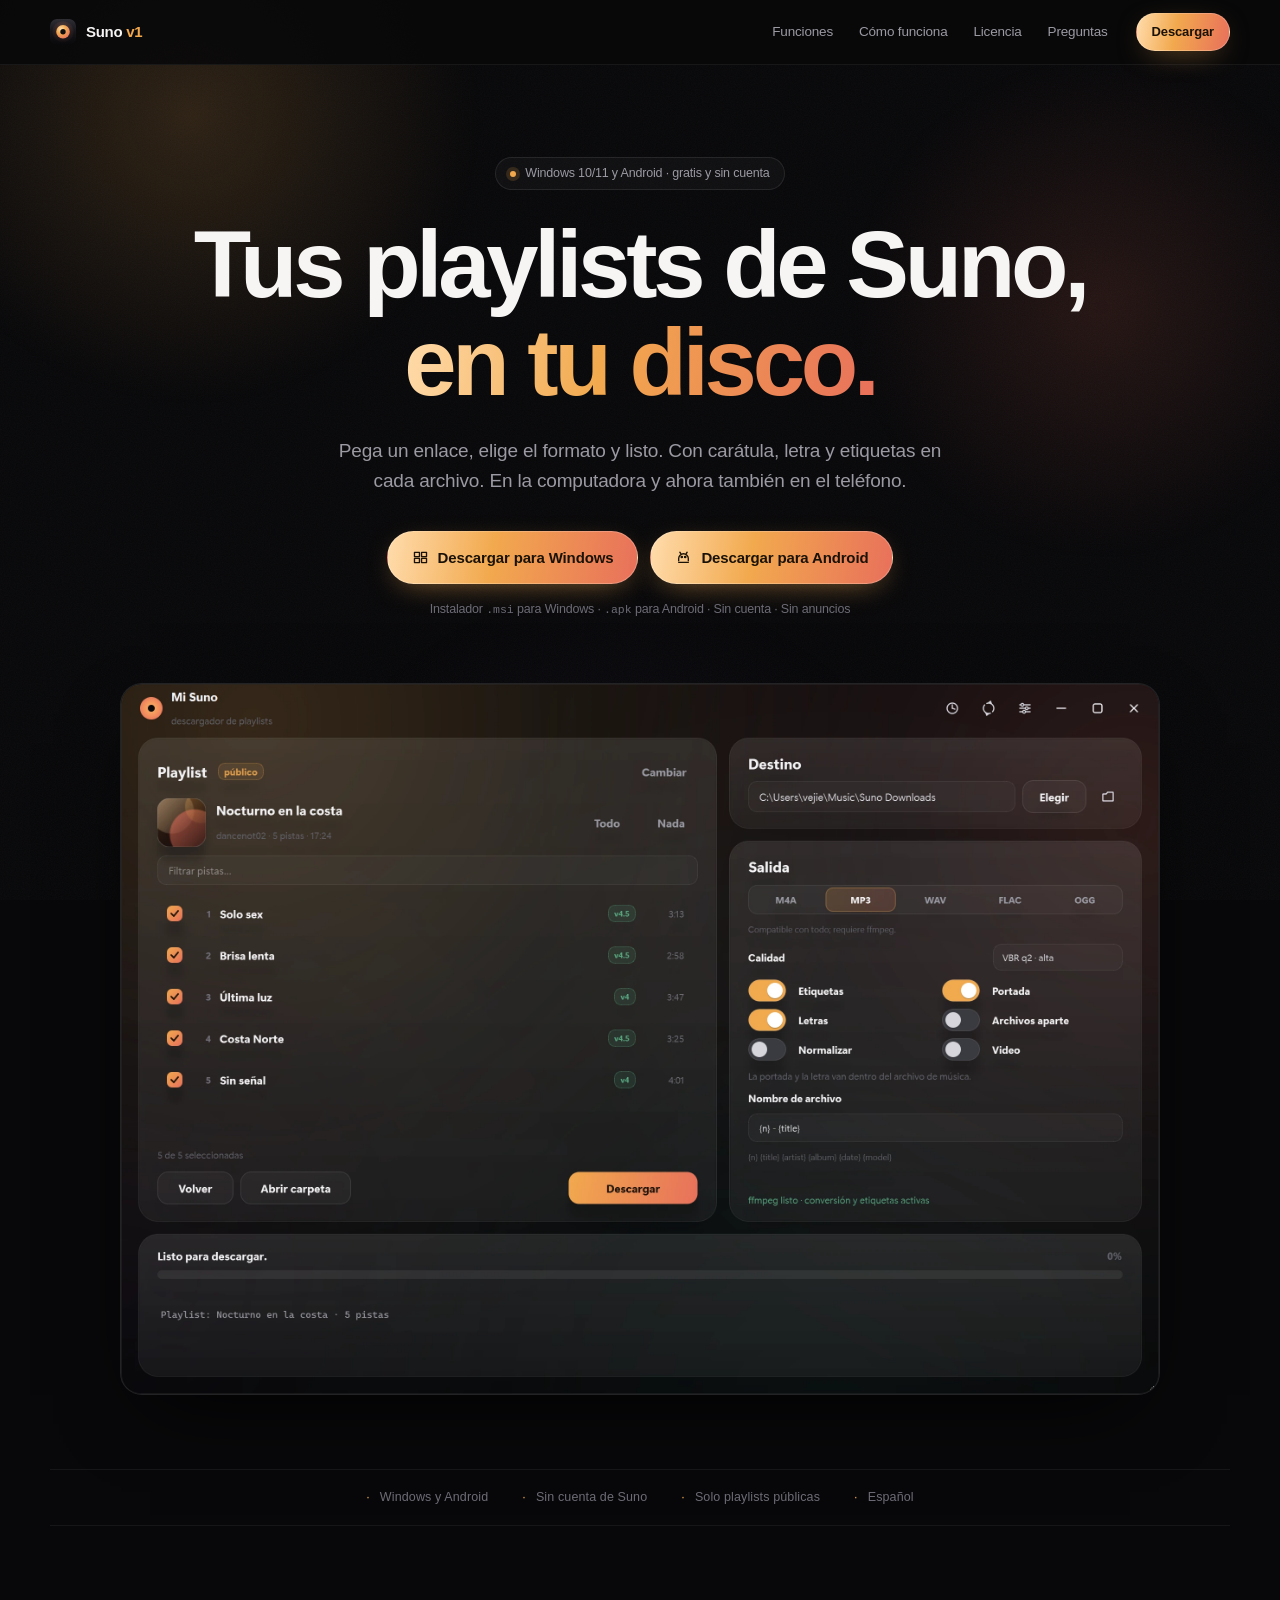
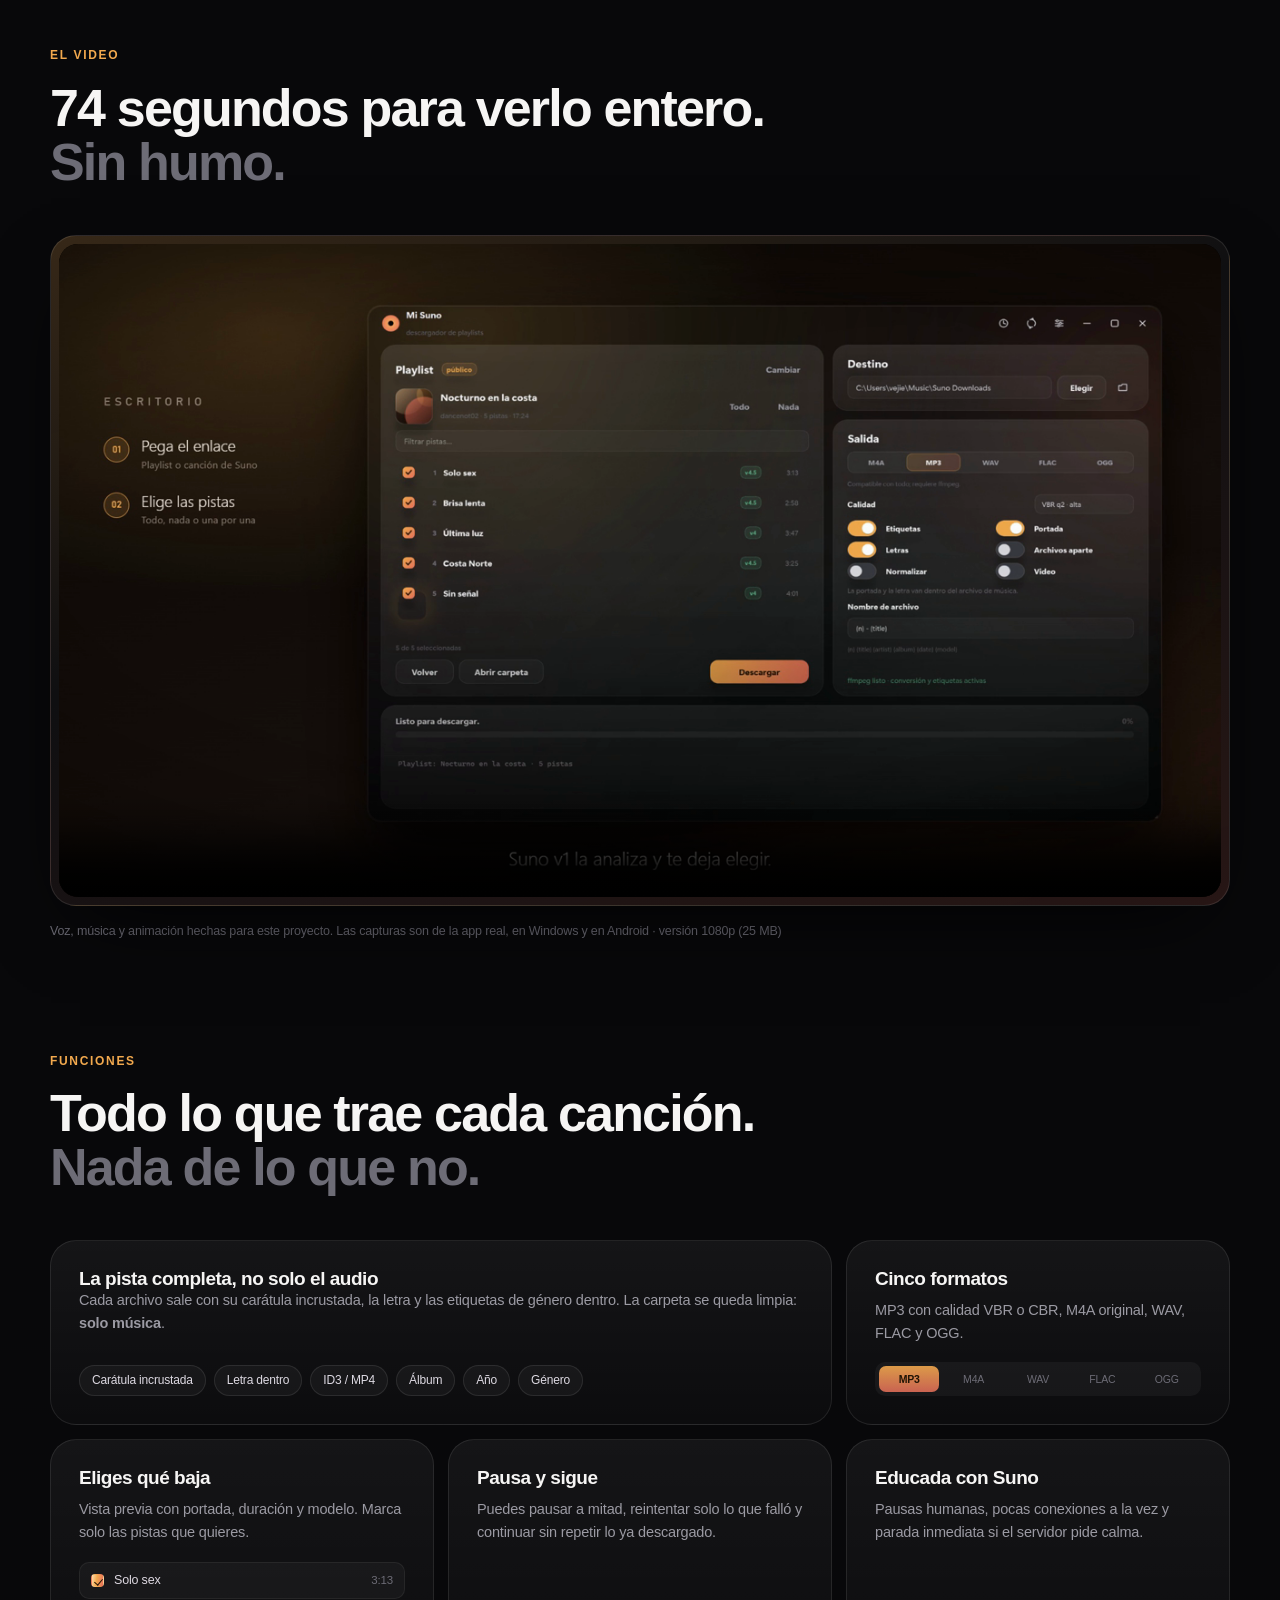
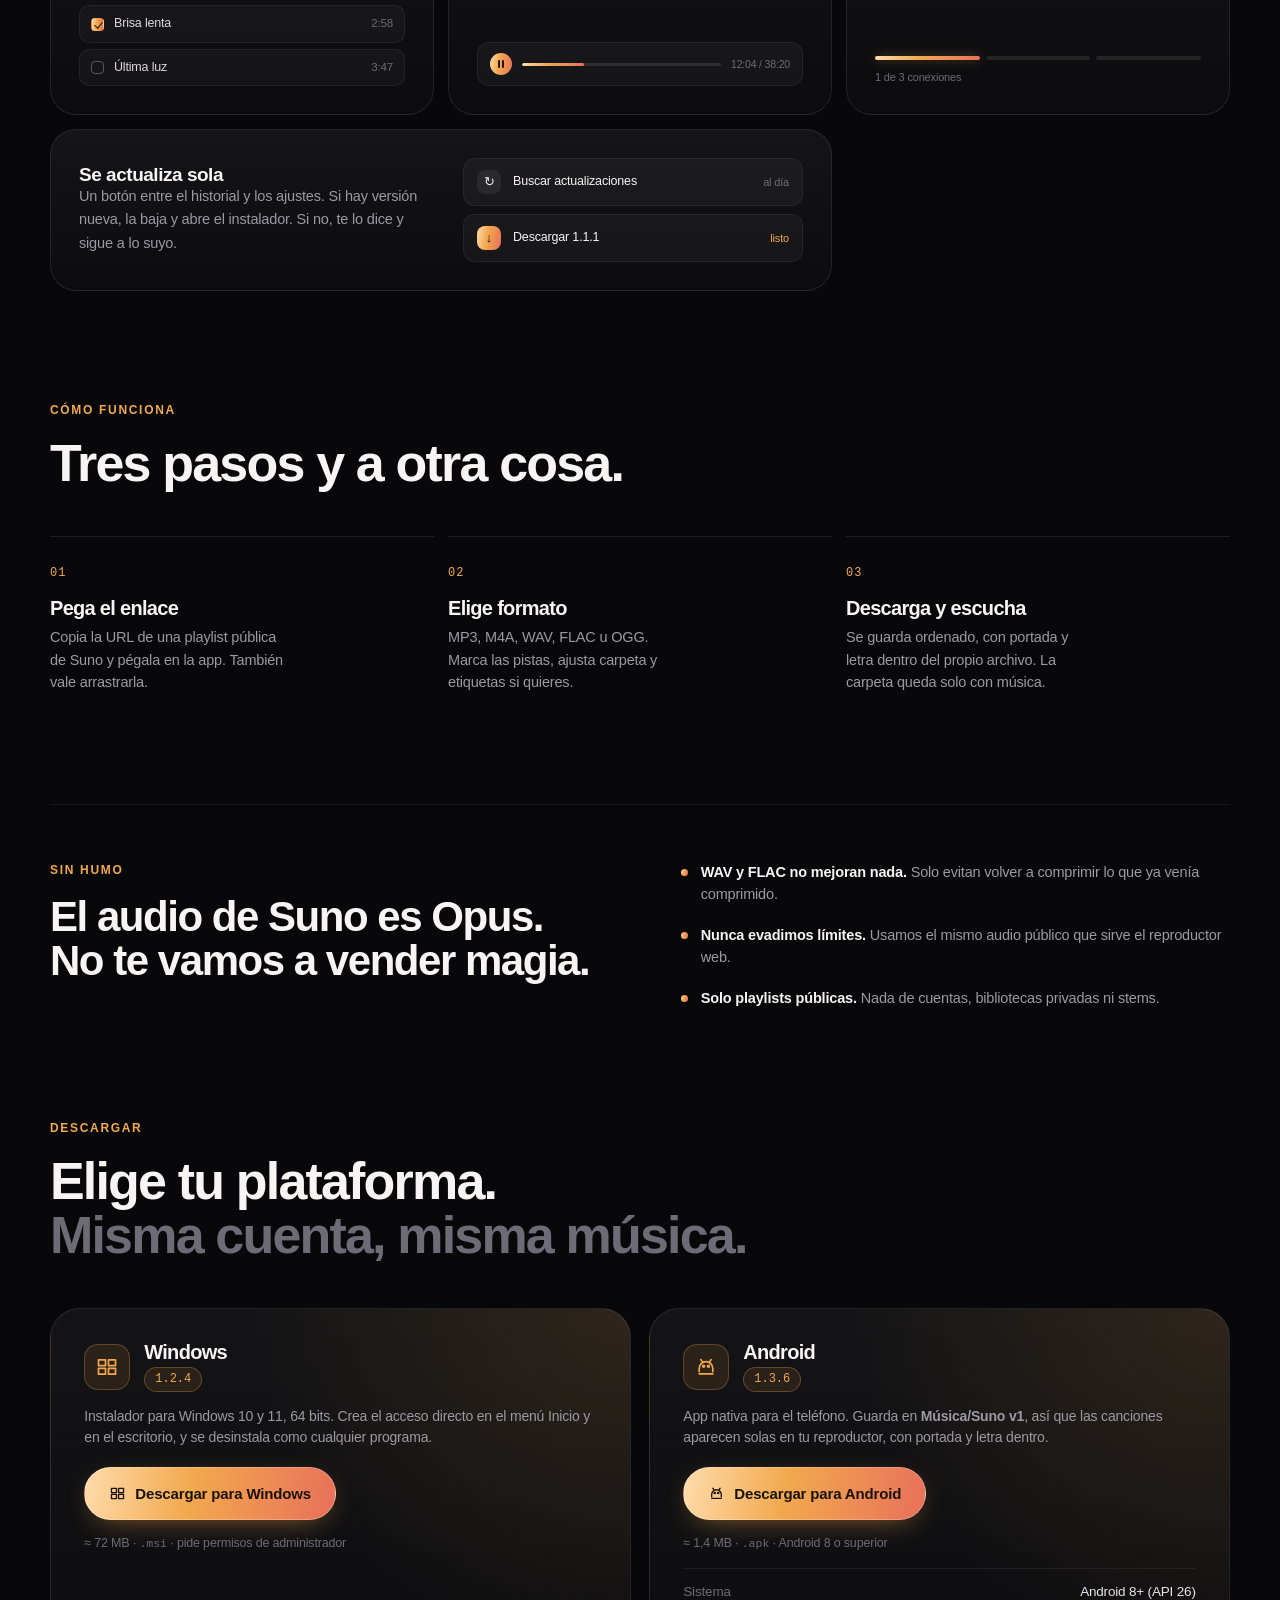
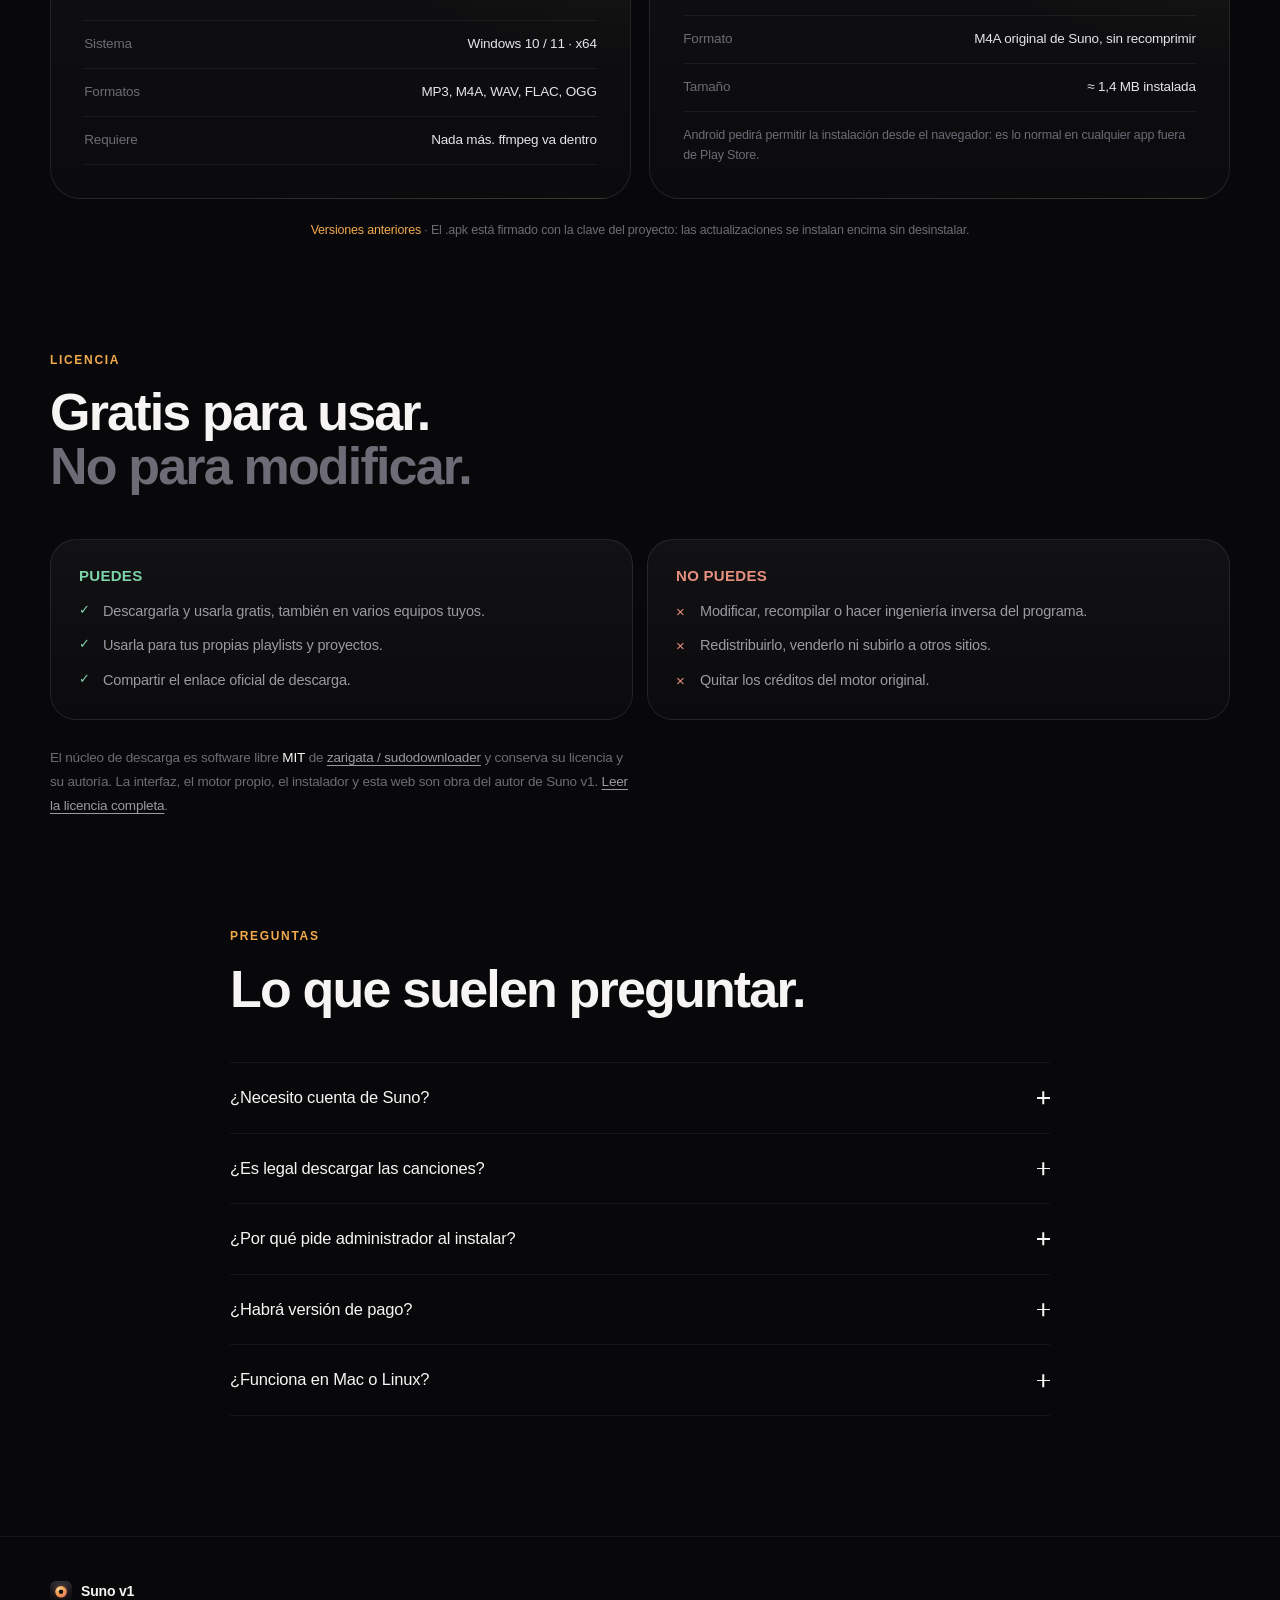
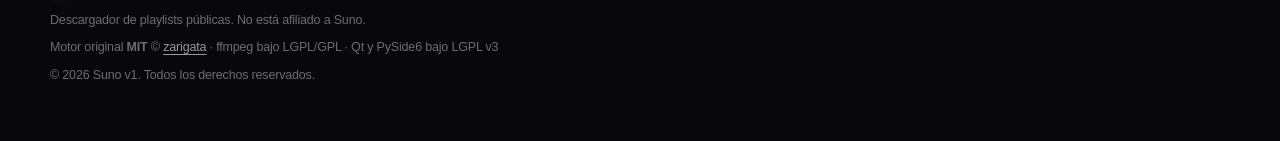
==== commit 298474c5: "Windows 1.2.4: sin ventanas de consola, omitir existentes y 10 en paralelo ffmpeg se lanza con CREAT" ====
--- a/index.html
+++ b/index.html
@@ -220,7 +220,7 @@
             </span>
             <div>
               <h3>Windows</h3>
-              <p class="mono ver" id="ver-win">1.2.3</p>
+              <p class="mono ver" id="ver-win">1.2.4</p>
             </div>
           </div>
           <p class="down-sub">Instalador para Windows 10 y 11, 64 bits. Crea el acceso directo
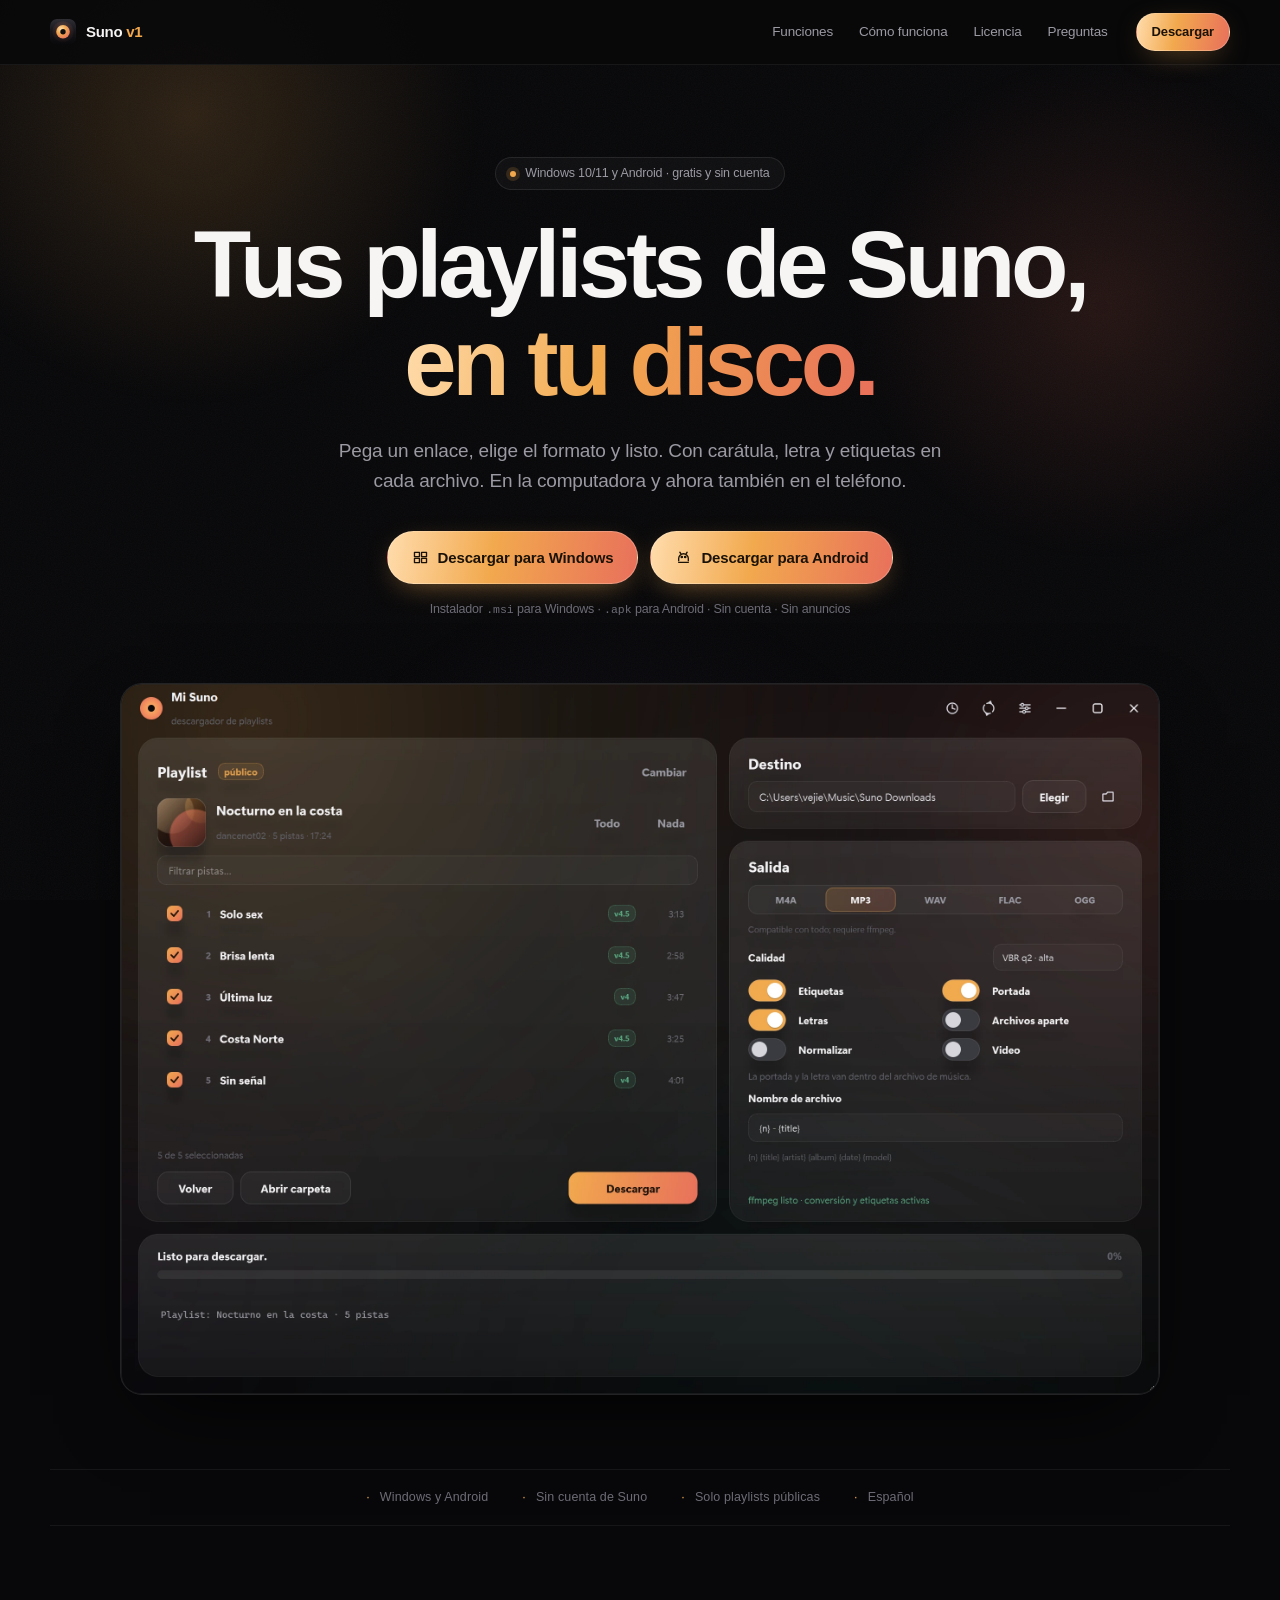
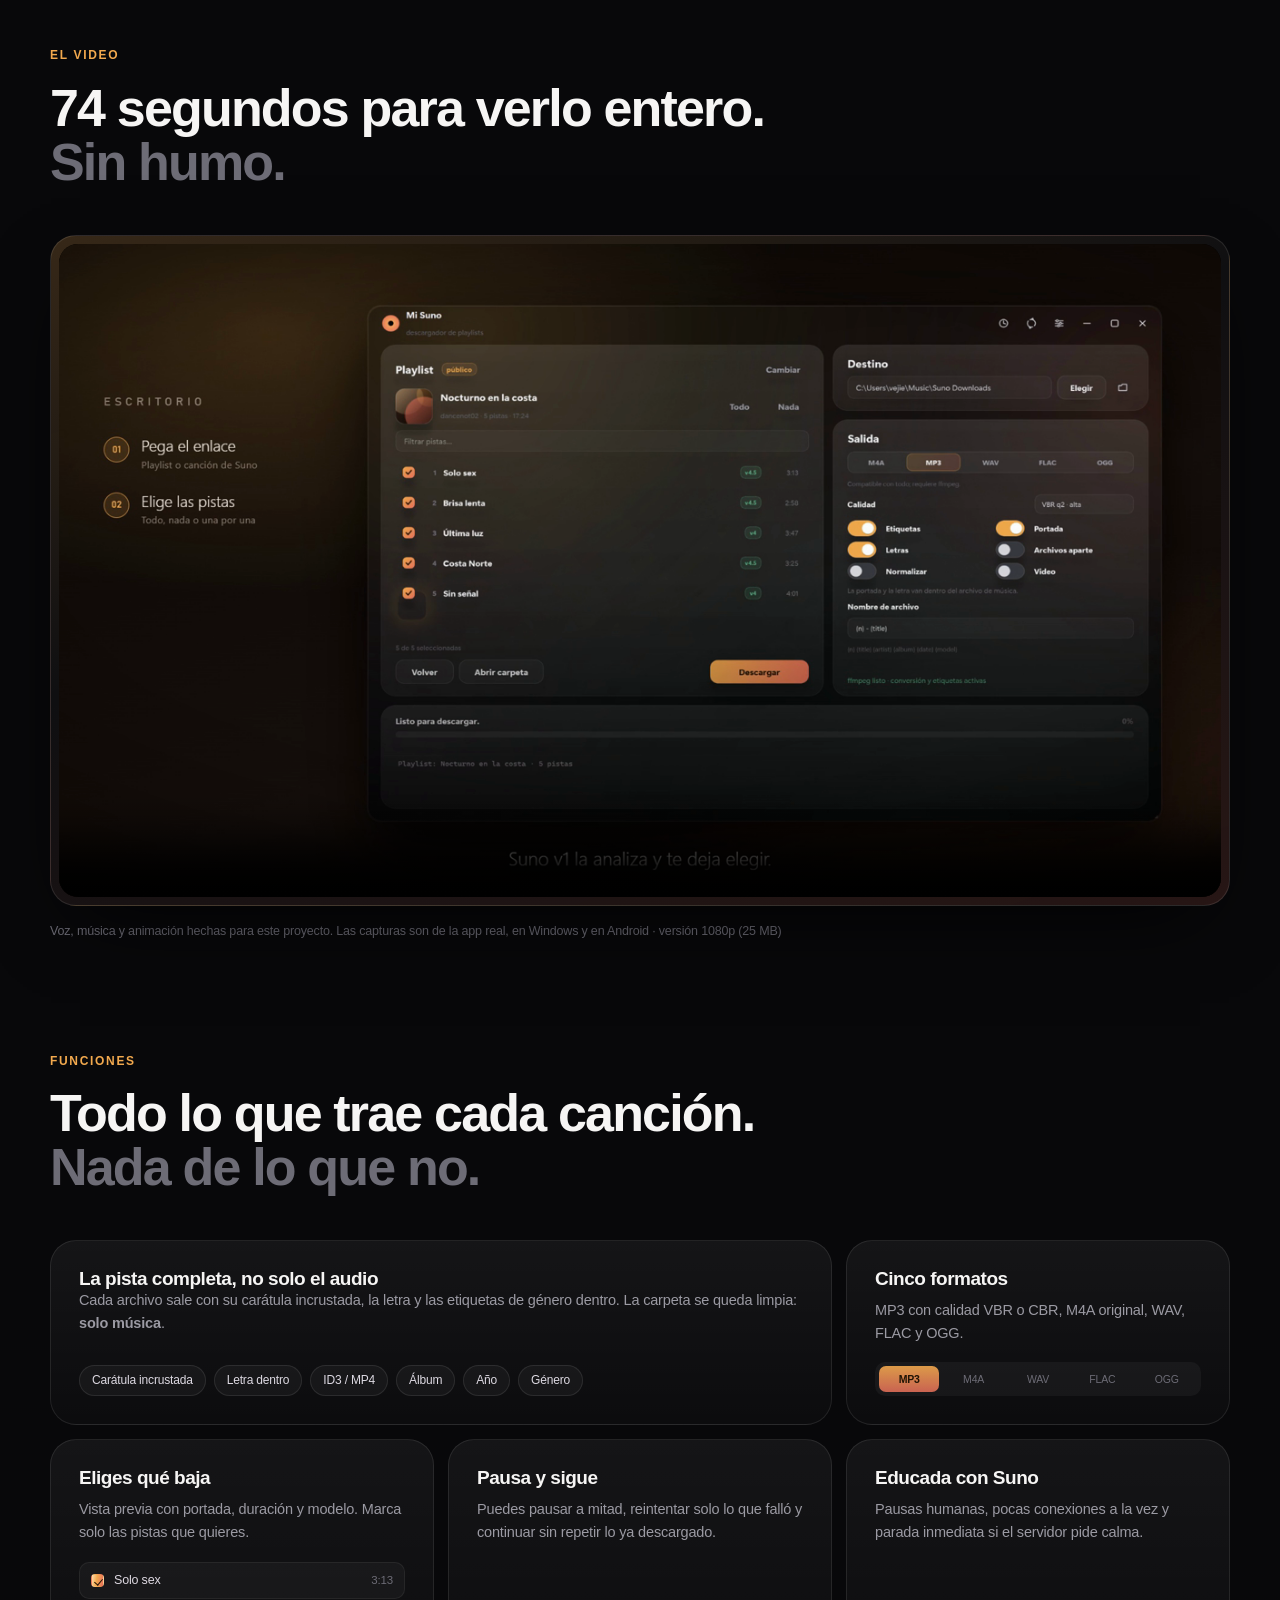
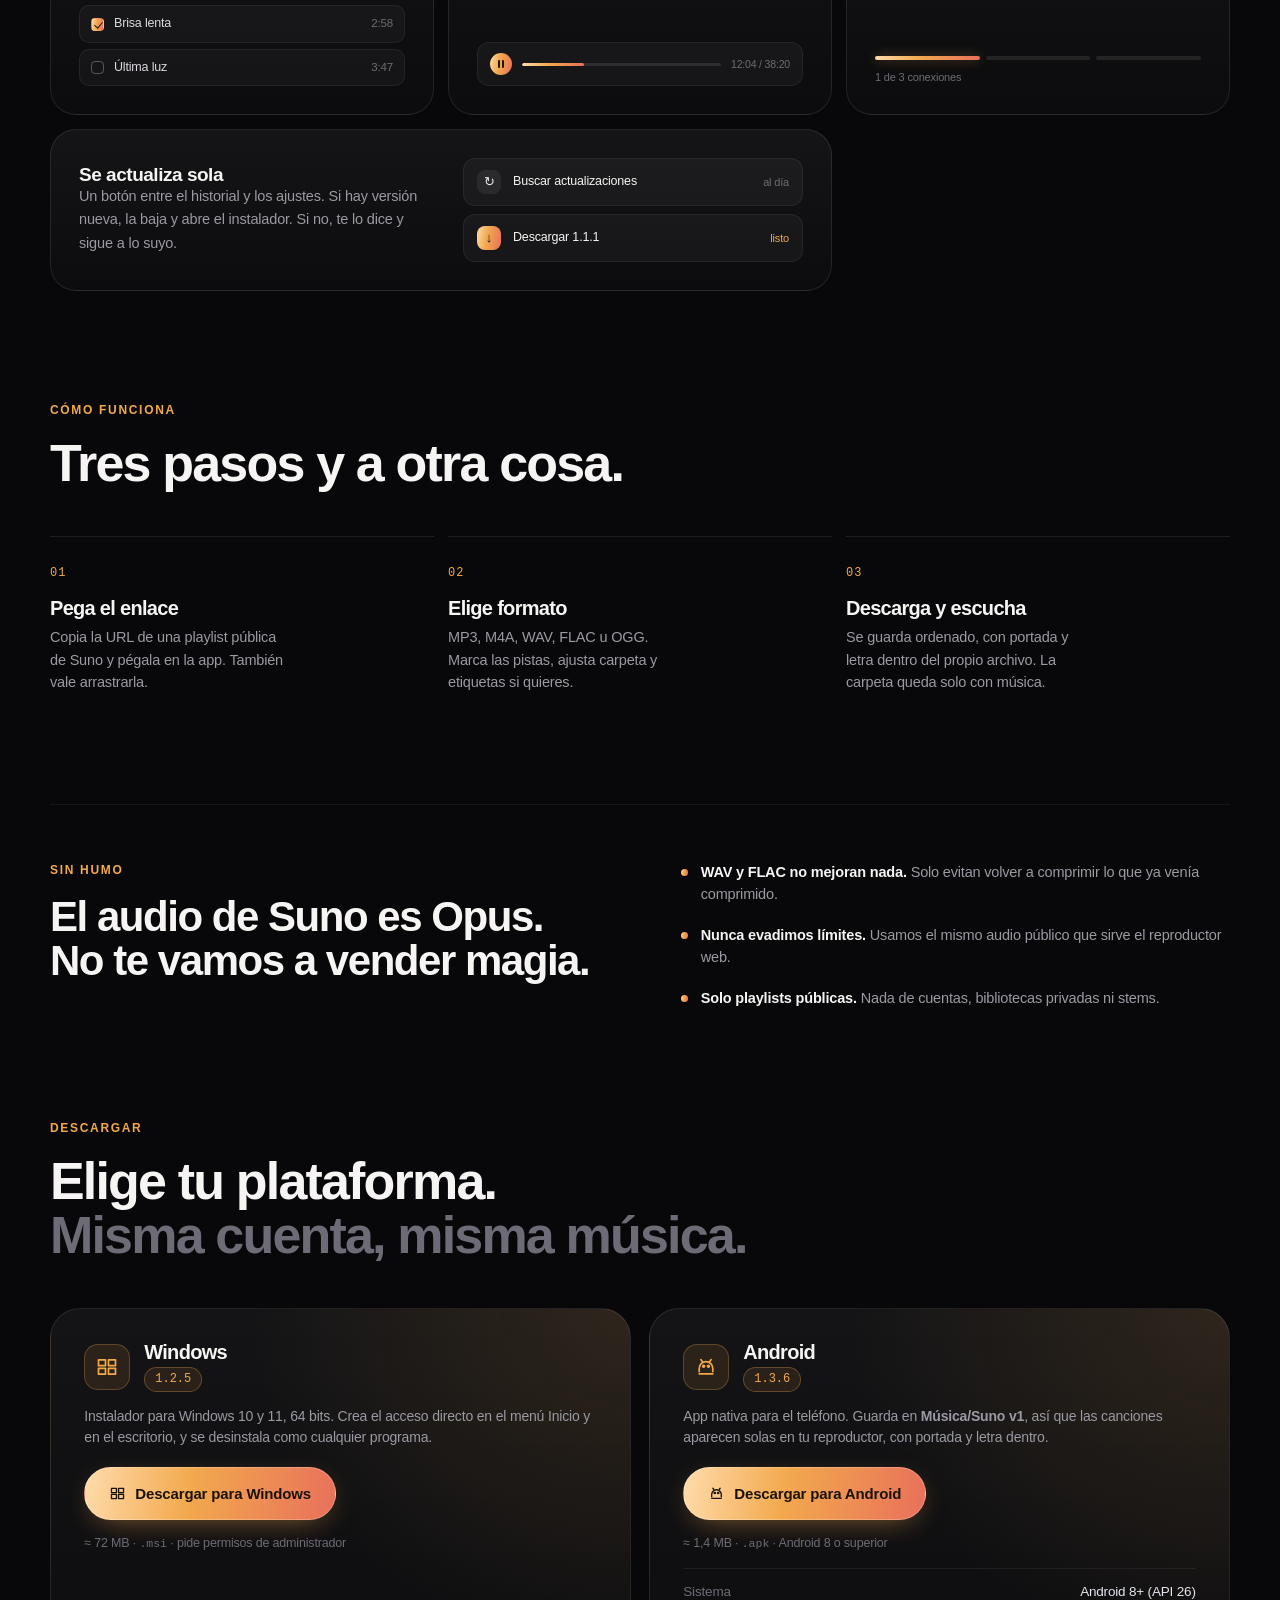
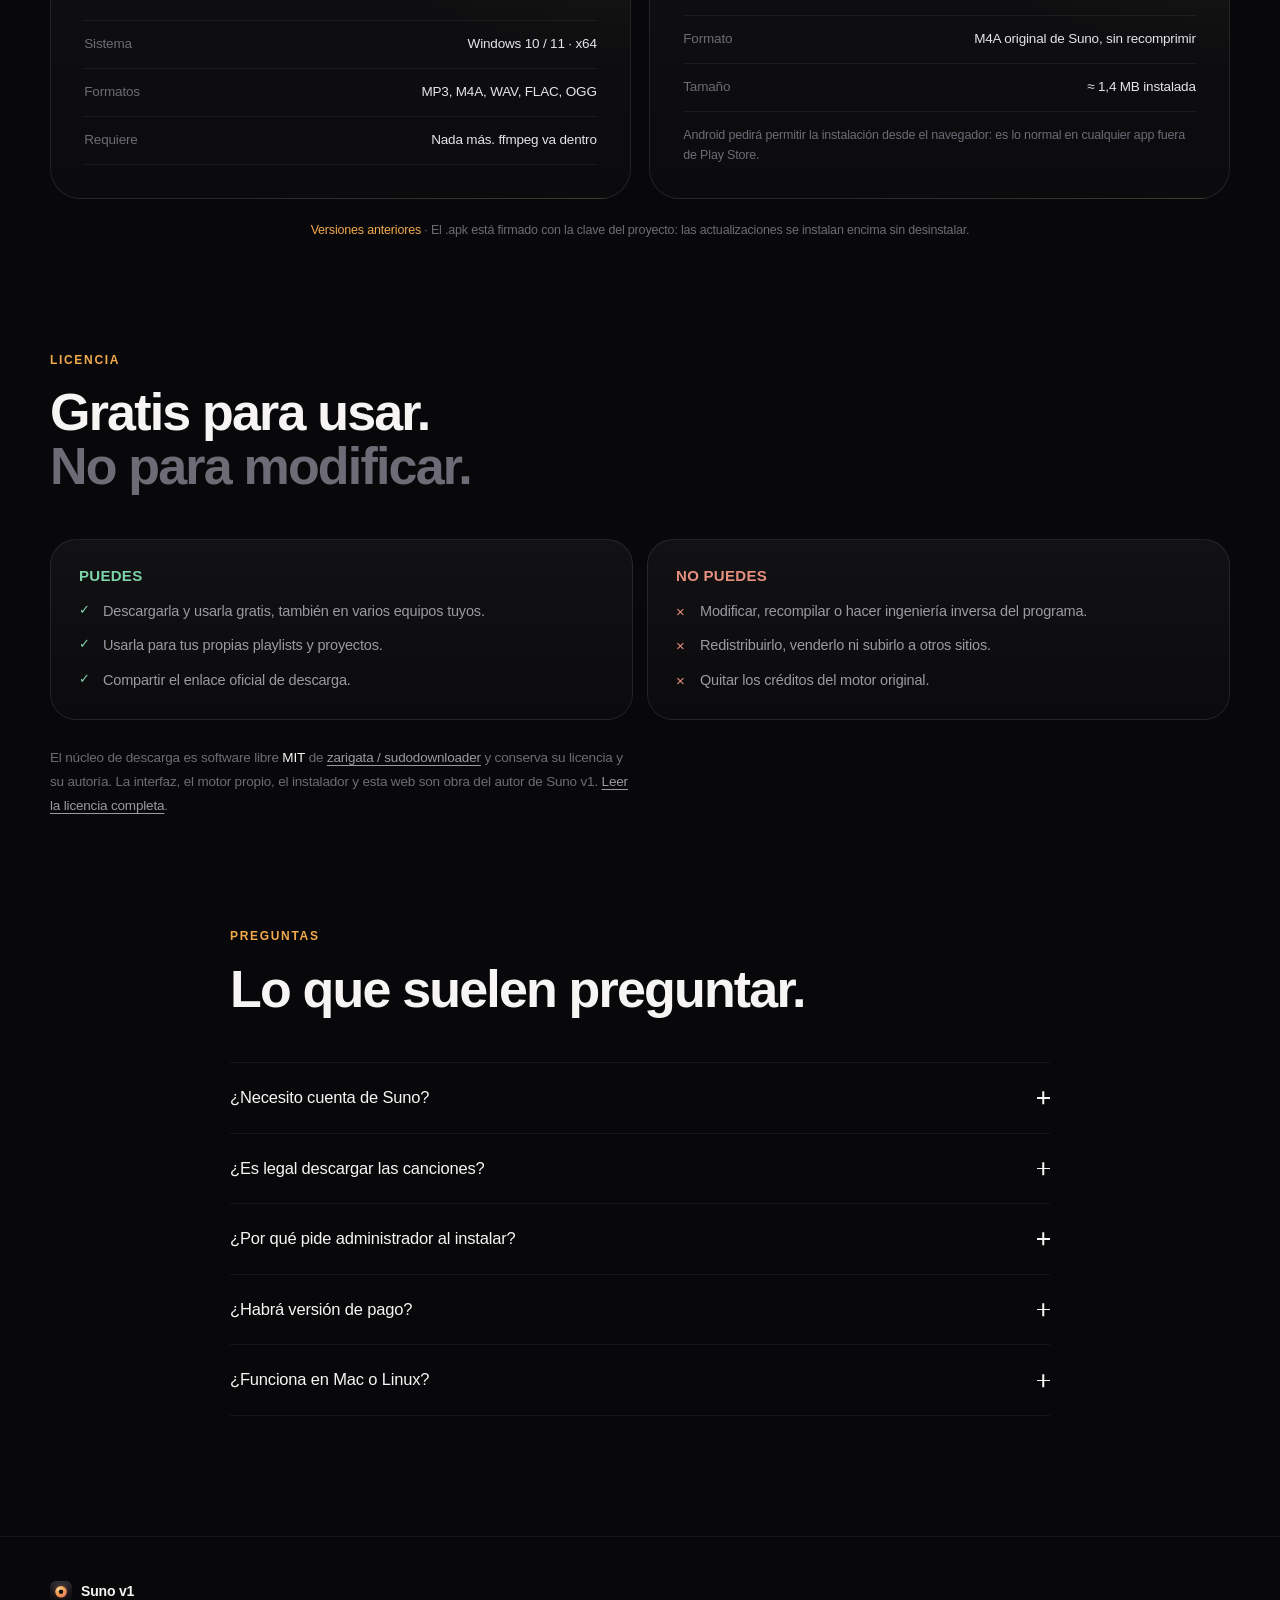
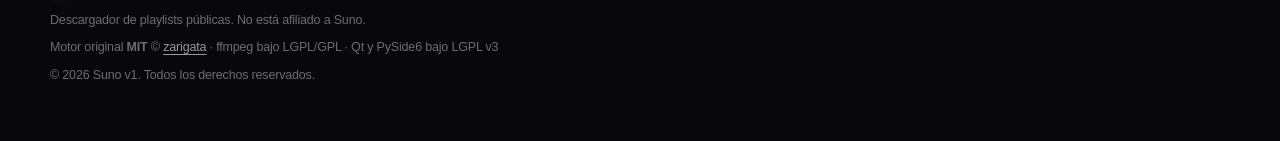
==== commit c640acf5: "Windows 1.2.5: reintento ante 429 y video con x10 ffmpeg reintenta con espera escalonada si Suno res" ====
--- a/index.html
+++ b/index.html
@@ -220,7 +220,7 @@
             </span>
             <div>
               <h3>Windows</h3>
-              <p class="mono ver" id="ver-win">1.2.4</p>
+              <p class="mono ver" id="ver-win">1.2.5</p>
             </div>
           </div>
           <p class="down-sub">Instalador para Windows 10 y 11, 64 bits. Crea el acceso directo
